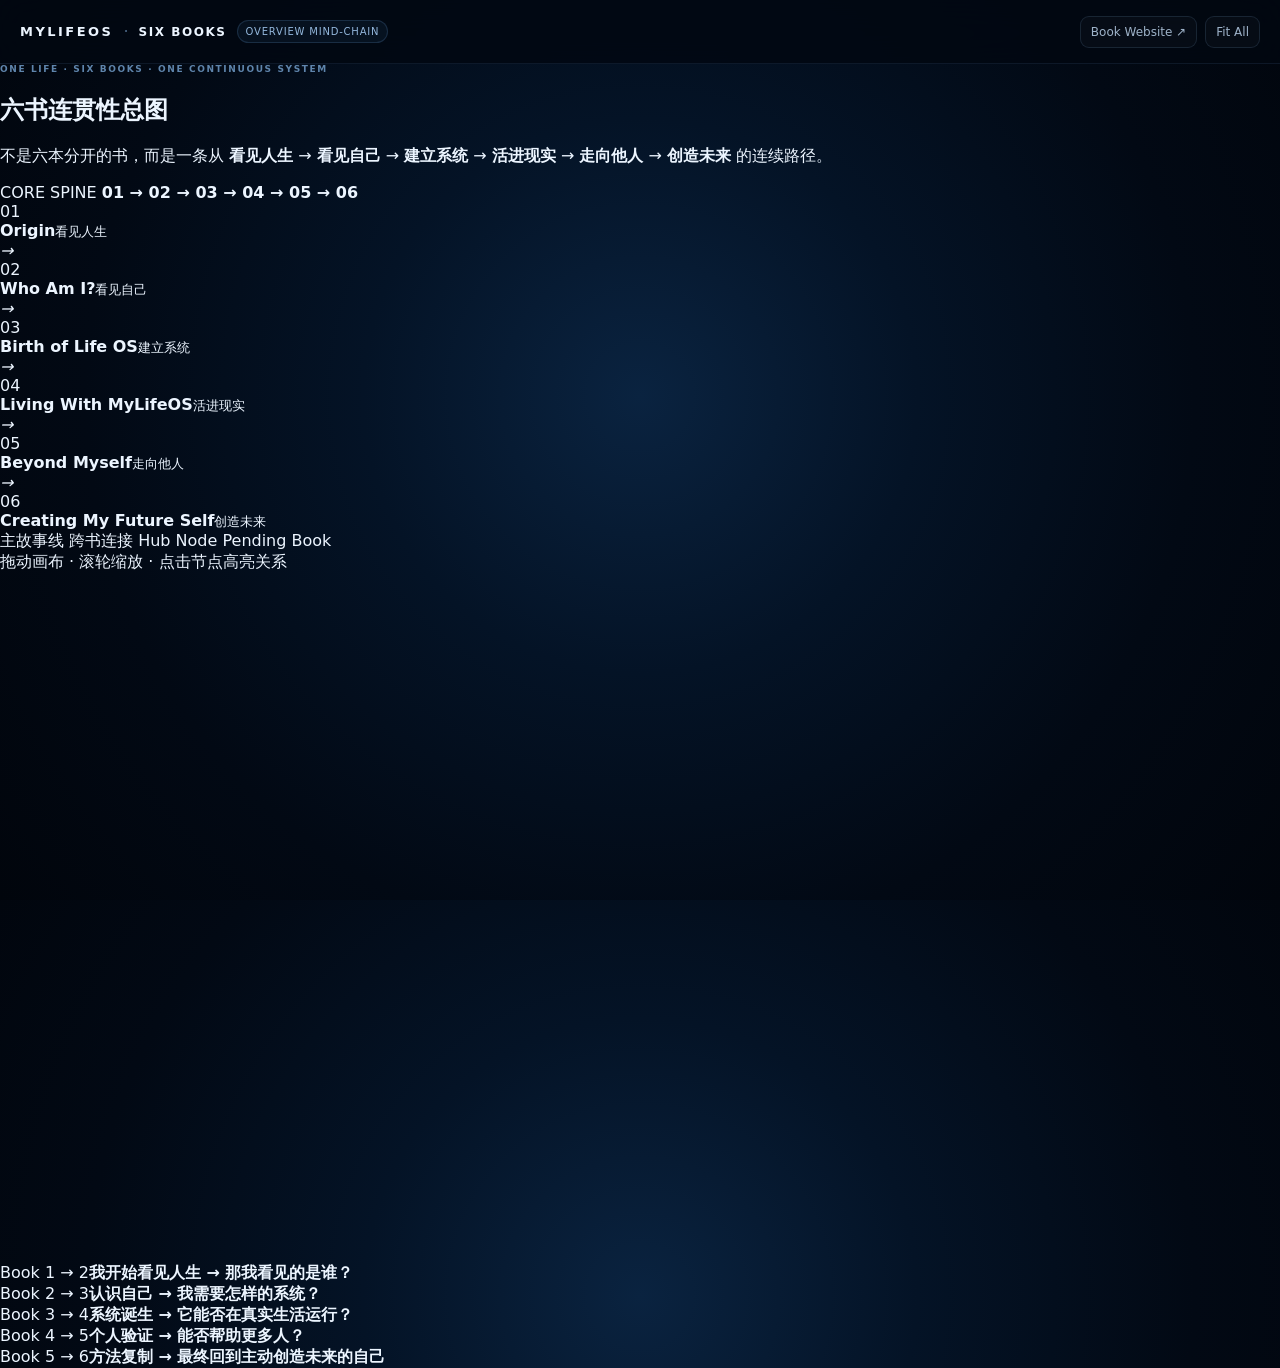
==== 6-books.html @ 8d816879 "Redesign six books page as overview mind-chain" ====
<!doctype html>
<html lang="zh-Hans">
<head>
  <meta charset="utf-8" />
  <meta name="viewport" content="width=device-width,initial-scale=1,viewport-fit=cover" />
  <meta name="description" content="MyLifeOS Six Books overview mind-chain — chapter key ideas, cross-book links, and the continuity from Origin to Future Self." />
  <title>MyLifeOS · Six Books Overview</title>
  <link rel="stylesheet" href="six-books.css" />
</head>
<body>
  <div class="app-shell">
    <header class="topbar">
      <div class="brand-block">
        <a class="brand" href="index.html">MYLIFEOS</a>
        <span class="brand-sep">·</span>
        <strong>SIX BOOKS</strong>
        <span class="mode-badge">OVERVIEW MIND-CHAIN</span>
      </div>
      <div class="top-actions">
        <a class="ghost-link" href="index.html">Book Website ↗</a>
        <button id="fitView" class="ghost-btn" type="button">Fit All</button>
      </div>
    </header>

    <main class="overview-page">
      <section class="overview-head">
        <div>
          <p class="eyebrow">ONE LIFE · SIX BOOKS · ONE CONTINUOUS SYSTEM</p>
          <h1>六书连贯性总图</h1>
          <p class="lead">不是六本分开的书，而是一条从 <b>看见人生</b> → <b>看见自己</b> → <b>建立系统</b> → <b>活进现实</b> → <b>走向他人</b> → <b>创造未来</b> 的连续路径。</p>
        </div>
        <div class="continuity-score">
          <span>CORE SPINE</span>
          <strong>01 → 02 → 03 → 04 → 05 → 06</strong>
        </div>
      </section>

      <section class="spine" aria-label="Six book continuity spine">
        <article class="spine-book b1"><span>01</span><div><strong>Origin</strong><small>看见人生</small></div></article>
        <i>→</i>
        <article class="spine-book b2"><span>02</span><div><strong>Who Am I?</strong><small>看见自己</small></div></article>
        <i>→</i>
        <article class="spine-book b3"><span>03</span><div><strong>Birth of Life OS</strong><small>建立系统</small></div></article>
        <i>→</i>
        <article class="spine-book b4"><span>04</span><div><strong>Living With MyLifeOS</strong><small>活进现实</small></div></article>
        <i>→</i>
        <article class="spine-book b5"><span>05</span><div><strong>Beyond Myself</strong><small>走向他人</small></div></article>
        <i>→</i>
        <article class="spine-book b6"><span>06</span><div><strong>Creating My Future Self</strong><small>创造未来</small></div></article>
      </section>

      <section class="map-frame">
        <div class="map-toolbar">
          <div class="legend">
            <span><i class="line main"></i>主故事线</span>
            <span><i class="line cross"></i>跨书连接</span>
            <span><i class="node-dot hub"></i>Hub Node</span>
            <span><i class="node-dot pending"></i>Pending Book</span>
          </div>
          <div class="map-help">拖动画布 · 滚轮缩放 · 点击节点高亮关系</div>
        </div>
        <div id="mapViewport" class="map-viewport">
          <svg id="mindMap" viewBox="0 0 2200 1180" role="img" aria-label="MyLifeOS six-book overview mind-chain"></svg>
        </div>
      </section>

      <section class="bridge-row">
        <div><span>Book 1 → 2</span><strong>我开始看见人生 → 那我看见的是谁？</strong></div>
        <div><span>Book 2 → 3</span><strong>认识自己 → 我需要怎样的系统？</strong></div>
        <div><span>Book 3 → 4</span><strong>系统诞生 → 它能否在真实生活运行？</strong></div>
        <div><span>Book 4 → 5</span><strong>个人验证 → 能否帮助更多人？</strong></div>
        <div><span>Book 5 → 6</span><strong>方法复制 → 最终回到主动创造未来的自己</strong></div>
      </section>
    </main>
  </div>
  <script src="six-books.js"></script>
</body>
</html>
---- six-books.css ----
:root{
  --bg:#020914;
  --bg2:#071426;
  --panel:rgba(7,18,34,.82);
  --panel-border:rgba(133,187,255,.12);
  --text:#ecf5ff;
  --muted:#8096ae;
  --line:rgba(119,162,215,.24);
  --book1:#55b6ff;
  --book2:#8b7cff;
  --book3:#35d4bb;
  --book4:#ffb25b;
  --book5:#f06db8;
  --book6:#ffd166;
  --concept:#9bb6d3;
  --accent:#65c8ff;
}
*{box-sizing:border-box}
html,body{height:100%;margin:0}
body{font-family:Inter,ui-sans-serif,system-ui,-apple-system,BlinkMacSystemFont,"Segoe UI",sans-serif;background:radial-gradient(circle at 50% 44%,#0a2340 0,#041326 34%,#020914 68%,#01050c 100%);color:var(--text);overflow:hidden}
button,input{font:inherit}
a{color:inherit}.app-shell{height:100%;min-height:100dvh;display:flex;flex-direction:column}.topbar{height:64px;flex:none;display:flex;align-items:center;justify-content:space-between;padding:0 20px;border-bottom:1px solid rgba(123,171,229,.1);background:rgba(2,8,18,.82);backdrop-filter:blur(18px);z-index:10}.brand-block{display:flex;align-items:center;gap:10px;min-width:0}.brand{font-size:13px;letter-spacing:.19em;font-weight:850;text-decoration:none}.brand-block strong{font-size:12px;letter-spacing:.13em}.brand-sep{color:#4b6786}.mode-badge,.count-pill,.type-chip,.book-chip{border:1px solid rgba(125,190,255,.16);background:rgba(83,145,205,.08);color:#93b7dc;border-radius:999px;font-size:10px;padding:5px 8px;letter-spacing:.08em}.top-actions{display:flex;gap:8px;align-items:center}.ghost-link,.ghost-btn{border:1px solid rgba(135,185,235,.14);background:rgba(255,255,255,.025);color:#9eb3c9;text-decoration:none;padding:8px 10px;border-radius:9px;font-size:12px;cursor:pointer}.ghost-btn:hover,.ghost-link:hover{color:#fff;border-color:rgba(105,199,255,.45);background:rgba(82,171,236,.08)}
.workspace{min-height:0;flex:1;display:grid;grid-template-columns:270px minmax(0,1fr) 310px;gap:0}.glass-panel{background:linear-gradient(180deg,rgba(5,15,29,.92),rgba(4,12,24,.78));backdrop-filter:blur(18px);z-index:4}.left-panel{border-right:1px solid var(--panel-border);padding:20px 16px;overflow:auto}.right-panel{border-left:1px solid var(--panel-border);padding:20px 18px;overflow:auto}.panel-title-row{display:flex;align-items:flex-start;justify-content:space-between;gap:10px}.eyebrow{font-size:9px;letter-spacing:.18em;font-weight:800;color:#5f85ac;margin:0 0 7px;text-transform:uppercase}.panel-title-row h1,.right-panel h2{margin:0;color:#eef7ff}.panel-title-row h1{font-size:22px;letter-spacing:.01em}.count-pill{white-space:nowrap;font-size:9px}.search-box{margin:18px 0 14px;height:38px;border:1px solid rgba(124,177,231,.14);border-radius:10px;background:rgba(3,12,24,.8);display:flex;align-items:center;padding:0 11px;gap:8px;color:#517396}.search-box input{width:100%;border:0;outline:0;background:transparent;color:#dbeeff;font-size:12px}.search-box input::placeholder{color:#557089}.book-filters{display:grid;gap:7px}.book-filter{width:100%;min-height:54px;border:1px solid rgba(121,174,229,.1);background:rgba(255,255,255,.018);border-radius:11px;color:#9aafc5;text-align:left;display:grid;grid-template-columns:8px 1fr auto;align-items:center;gap:10px;padding:9px 10px;cursor:pointer;transition:.18s ease}.book-filter:hover{background:rgba(72,139,204,.07);border-color:rgba(113,188,245,.25)}.book-filter.active{background:linear-gradient(90deg,rgba(58,157,229,.13),rgba(110,85,213,.08));border-color:rgba(110,196,255,.36);color:#eaf6ff}.book-filter .book-color{width:8px;height:8px;border-radius:50%;box-shadow:0 0 12px currentColor}.book-filter b{font-size:11px;display:block;color:inherit}.book-filter small{display:block;margin-top:3px;font-size:9px;color:#5f7892;line-height:1.25}.pending-chip{font-size:8px;padding:3px 5px;border:1px solid rgba(255,255,255,.1);border-radius:999px;color:#68809a}.legend-block{margin-top:20px;padding-top:17px;border-top:1px solid rgba(123,168,216,.08)}.legend-grid{display:grid;grid-template-columns:1fr 1fr;gap:9px 8px;color:#7690aa;font-size:9px}.legend-grid span{display:flex;align-items:center;gap:6px}.dot{width:7px;height:7px;border-radius:50%;display:inline-block;background:#7c9fc3}.identity{background:#9d84ff}.review{background:#4ec2ff}.pattern{background:#48d6a4}.future{background:#ffce63}.data{background:#61a8ff}.freedom{background:#ef7eb9}.status-note{margin-top:18px;padding:12px;border:1px solid rgba(114,181,242,.11);border-radius:11px;background:rgba(23,55,88,.14)}.status-note strong{font-size:10px;letter-spacing:.12em}.status-note p{margin:6px 0 0;color:#66829f;font-size:9px;line-height:1.45}
.graph-panel{position:relative;min-width:0;min-height:0;overflow:hidden;background:radial-gradient(circle at 50% 50%,rgba(25,88,143,.12),transparent 46%)}#graphCanvas{position:absolute;inset:0;width:100%;height:100%;display:block;cursor:grab;touch-action:none}#graphCanvas.dragging{cursor:grabbing}.graph-overlay{position:absolute;pointer-events:none;color:#53708e;font-size:9px;letter-spacing:.06em;display:flex;gap:11px}.graph-overlay.top-left{left:16px;top:14px}.graph-overlay.bottom-left{left:16px;bottom:14px}.graph-overlay span{padding:5px 7px;border-radius:7px;background:rgba(2,12,24,.46);border:1px solid rgba(101,159,212,.07)}
.empty-detail{min-height:100%;display:flex;flex-direction:column;justify-content:center;align-items:flex-start}.orbit-mark{width:68px;height:68px;border:1px solid rgba(98,192,255,.22);border-radius:50%;margin-bottom:24px;position:relative}.orbit-mark:before,.orbit-mark:after{content:"";position:absolute;inset:13px;border:1px solid rgba(150,108,255,.2);border-radius:50%;transform:rotate(60deg) scaleY(.4)}.orbit-mark:after{transform:rotate(-35deg) scaleY(.35)}.orbit-mark span{position:absolute;left:50%;top:50%;width:7px;height:7px;border-radius:50%;background:#61c7ff;transform:translate(-50%,-50%);box-shadow:0 0 16px #61c7ff}.empty-detail h2{font-size:25px;margin:0 0 8px}.empty-detail>p:last-child{font-size:12px;line-height:1.7;color:#7690aa;max-width:230px}.node-detail{padding-bottom:24px}.detail-meta{display:flex;gap:6px;align-items:center;margin-bottom:20px}.type-chip{color:#aad4f2}.book-chip{color:#8d99ff}.node-detail h2{font-size:27px;line-height:1.17;margin:0 0 11px}.detail-summary{font-size:12px;line-height:1.7;color:#86a1bc;margin:0 0 22px}.detail-section{padding:16px 0;border-top:1px solid rgba(126,171,216,.09)}.detail-section h3{font-size:9px;letter-spacing:.16em;color:#5f7b98;text-transform:uppercase;margin:0 0 10px}.tag-list{display:flex;flex-wrap:wrap;gap:6px}.tag-list span{font-size:9px;color:#91abc6;border:1px solid rgba(118,169,217,.13);background:rgba(72,122,169,.08);border-radius:999px;padding:5px 7px}.related-list{display:grid;gap:5px}.related-node{border:0;background:transparent;color:#83a0bd;text-align:left;padding:7px 0;display:flex;justify-content:space-between;gap:10px;cursor:pointer;font-size:10px}.related-node:hover{color:#c7e9ff}.related-node span:last-child{color:#46647f;font-size:9px}.primary-link{display:inline-flex;padding:10px 13px;border-radius:9px;background:linear-gradient(90deg,#2f8fde,#6456c7);color:white;text-decoration:none;font-size:10px;font-weight:800;letter-spacing:.06em}.detail-action-wrap{padding-top:14px}
@media(max-width:1020px){.workspace{grid-template-columns:220px minmax(0,1fr) 260px}.left-panel{padding:16px 12px}.right-panel{padding:16px 14px}.mode-badge{display:none}.graph-overlay.top-left span:nth-child(2){display:none}}
@media(max-width:760px){body{overflow:auto;background:#020914}.app-shell{min-height:100dvh;height:auto}.topbar{height:auto;min-height:56px;padding:10px 12px}.brand-block{gap:6px}.brand-block strong{font-size:10px}.top-actions .ghost-link{display:none}.workspace{display:block;min-height:calc(100dvh - 56px)}.left-panel{position:relative;border-right:0;border-bottom:1px solid var(--panel-border);padding:12px}.panel-title-row h1{font-size:19px}.search-box{margin:12px 0 10px}.book-filters{display:flex;overflow-x:auto;gap:7px;padding-bottom:2px}.book-filter{min-width:150px;min-height:49px}.legend-block,.status-note{display:none}.graph-panel{height:58dvh;min-height:430px}.right-panel{border-left:0;border-top:1px solid var(--panel-border);min-height:290px}.empty-detail{min-height:250px}.graph-overlay.top-left{display:none}.graph-overlay.bottom-left{left:10px;bottom:10px}.node-detail h2{font-size:24px}}
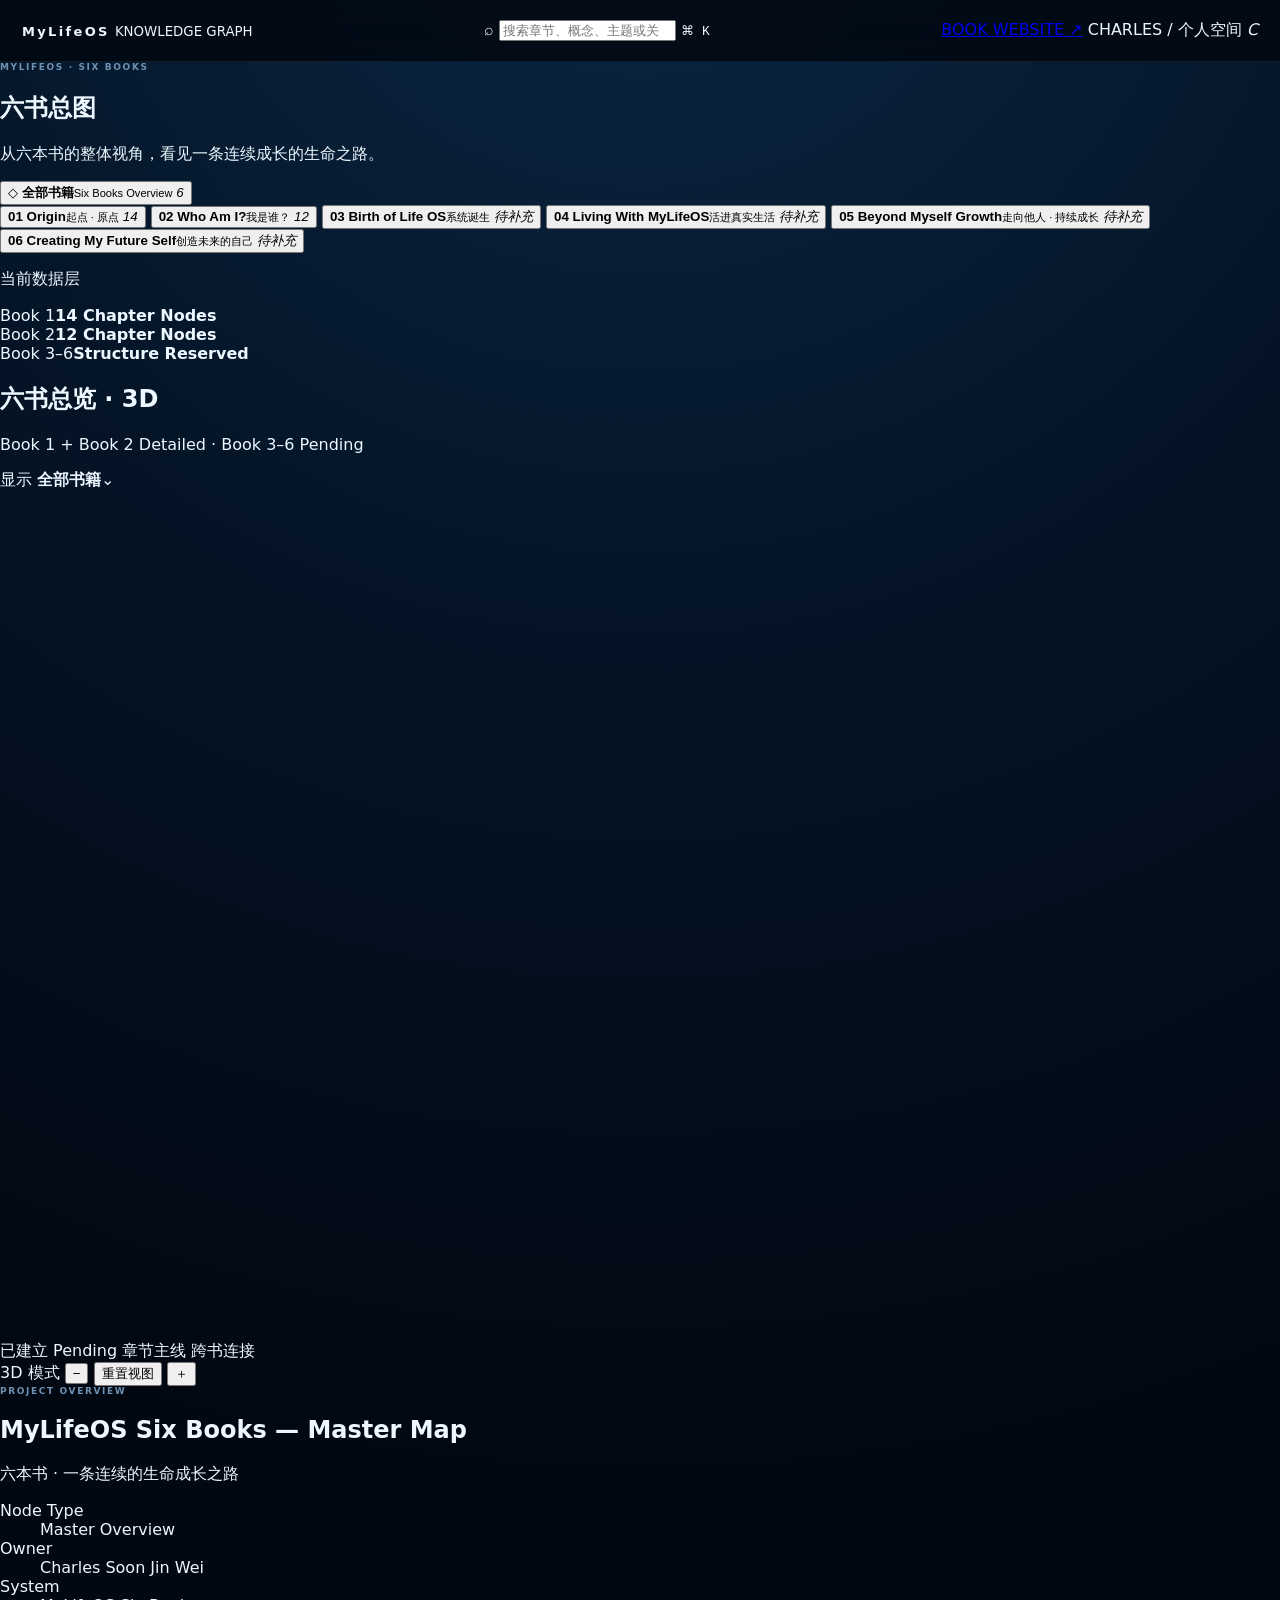
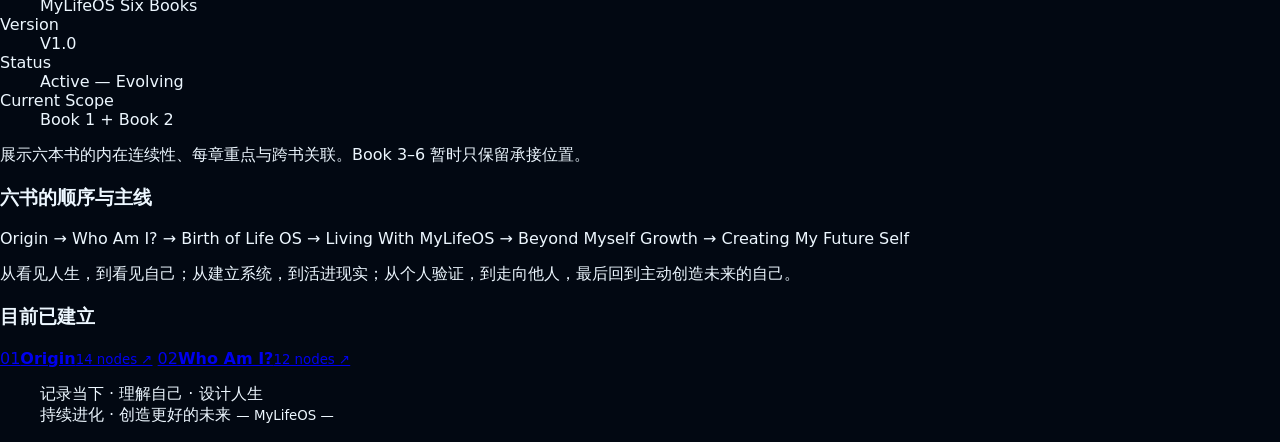
==== commit 1db4ad19: "Redesign six books overview around Book 1 and Book 2" ====
--- a/6-books.html
+++ b/6-books.html
@@ -3,76 +3,151 @@
 <head>
   <meta charset="utf-8" />
   <meta name="viewport" content="width=device-width,initial-scale=1,viewport-fit=cover" />
-  <meta name="description" content="MyLifeOS Six Books overview mind-chain — chapter key ideas, cross-book links, and the continuity from Origin to Future Self." />
-  <title>MyLifeOS · Six Books Overview</title>
+  <meta name="description" content="MyLifeOS Six Books master overview. Book 1 Origin and Book 2 Who Am I are mapped in detail; Books 3–6 are reserved for future development." />
+  <title>MyLifeOS · Six Books Master Map</title>
   <link rel="stylesheet" href="six-books.css" />
 </head>
 <body>
   <div class="app-shell">
     <header class="topbar">
-      <div class="brand-block">
-        <a class="brand" href="index.html">MYLIFEOS</a>
-        <span class="brand-sep">·</span>
-        <strong>SIX BOOKS</strong>
-        <span class="mode-badge">OVERVIEW MIND-CHAIN</span>
+      <div class="brand-wrap">
+        <a class="brand" href="index.html">MyLife<span>OS</span></a>
+        <small>KNOWLEDGE GRAPH</small>
       </div>
-      <div class="top-actions">
-        <a class="ghost-link" href="index.html">Book Website ↗</a>
-        <button id="fitView" class="ghost-btn" type="button">Fit All</button>
+
+      <label class="global-search">
+        <span class="search-icon">⌕</span>
+        <input id="graphSearch" type="search" placeholder="搜索章节、概念、主题或关联内容..." autocomplete="off" />
+        <kbd>⌘ K</kbd>
+      </label>
+
+      <div class="profile-area">
+        <a class="website-link" href="index.html">BOOK WEBSITE ↗</a>
+        <span>CHARLES / 个人空间</span>
+        <i class="profile-dot">C</i>
       </div>
     </header>
 
-    <main class="overview-page">
-      <section class="overview-head">
-        <div>
-          <p class="eyebrow">ONE LIFE · SIX BOOKS · ONE CONTINUOUS SYSTEM</p>
-          <h1>六书连贯性总图</h1>
-          <p class="lead">不是六本分开的书，而是一条从 <b>看见人生</b> → <b>看见自己</b> → <b>建立系统</b> → <b>活进现实</b> → <b>走向他人</b> → <b>创造未来</b> 的连续路径。</p>
+    <main class="workspace">
+      <aside class="left-sidebar">
+        <div class="side-intro">
+          <p class="eyebrow">MYLIFEOS · SIX BOOKS</p>
+          <h1>六书总图</h1>
+          <p>从六本书的整体视角，看见一条连续成长的生命之路。</p>
         </div>
-        <div class="continuity-score">
-          <span>CORE SPINE</span>
-          <strong>01 → 02 → 03 → 04 → 05 → 06</strong>
+
+        <button class="book-row all active" type="button" data-filter="all">
+          <span class="stack-icon">◇</span>
+          <span><b>全部书籍</b><small>Six Books Overview</small></span>
+          <em>6</em>
+        </button>
+
+        <nav class="book-list" aria-label="Six books">
+          <button class="book-row" type="button" data-filter="b1">
+            <i class="book-dot b1"></i>
+            <span><b>01 Origin</b><small>起点 · 原点</small></span>
+            <em>14</em>
+          </button>
+          <button class="book-row" type="button" data-filter="b2">
+            <i class="book-dot b2"></i>
+            <span><b>02 Who Am I?</b><small>我是谁？</small></span>
+            <em>12</em>
+          </button>
+          <button class="book-row pending-row" type="button" data-filter="b3">
+            <i class="book-dot b3"></i>
+            <span><b>03 Birth of Life OS</b><small>系统诞生</small></span>
+            <em>待补充</em>
+          </button>
+          <button class="book-row pending-row" type="button" data-filter="b4">
+            <i class="book-dot b4"></i>
+            <span><b>04 Living With MyLifeOS</b><small>活进真实生活</small></span>
+            <em>待补充</em>
+          </button>
+          <button class="book-row pending-row" type="button" data-filter="b5">
+            <i class="book-dot b5"></i>
+            <span><b>05 Beyond Myself Growth</b><small>走向他人 · 持续成长</small></span>
+            <em>待补充</em>
+          </button>
+          <button class="book-row pending-row" type="button" data-filter="b6">
+            <i class="book-dot b6"></i>
+            <span><b>06 Creating My Future Self</b><small>创造未来的自己</small></span>
+            <em>待补充</em>
+          </button>
+        </nav>
+
+        <div class="side-divider"></div>
+        <p class="mini-title">当前数据层</p>
+        <div class="data-status">
+          <div><span>Book 1</span><strong>14 Chapter Nodes</strong></div>
+          <div><span>Book 2</span><strong>12 Chapter Nodes</strong></div>
+          <div><span>Book 3–6</span><strong>Structure Reserved</strong></div>
+        </div>
+      </aside>
+
+      <section class="graph-stage">
+        <div class="graph-head">
+          <div>
+            <h2>六书总览 · 3D</h2>
+            <p>Book 1 + Book 2 Detailed · Book 3–6 Pending</p>
+          </div>
+          <div class="view-select">显示 <strong id="viewLabel">全部书籍</strong>⌄</div>
+        </div>
+
+        <div id="graphViewport" class="graph-viewport">
+          <svg id="sixBookGraph" viewBox="0 0 1240 820" role="img" aria-label="MyLifeOS six books knowledge graph"></svg>
+          <div class="graph-legend">
+            <span><i class="legend-dot active-book"></i>已建立</span>
+            <span><i class="legend-dot pending-book"></i>Pending</span>
+            <span><i class="legend-line solid"></i>章节主线</span>
+            <span><i class="legend-line dashed"></i>跨书连接</span>
+          </div>
+          <div class="graph-controls">
+            <span>3D 模式</span>
+            <button id="zoomOut" type="button">−</button>
+            <button id="resetGraph" type="button">重置视图</button>
+            <button id="zoomIn" type="button">＋</button>
+          </div>
         </div>
       </section>
 
-      <section class="spine" aria-label="Six book continuity spine">
-        <article class="spine-book b1"><span>01</span><div><strong>Origin</strong><small>看见人生</small></div></article>
-        <i>→</i>
-        <article class="spine-book b2"><span>02</span><div><strong>Who Am I?</strong><small>看见自己</small></div></article>
-        <i>→</i>
-        <article class="spine-book b3"><span>03</span><div><strong>Birth of Life OS</strong><small>建立系统</small></div></article>
-        <i>→</i>
-        <article class="spine-book b4"><span>04</span><div><strong>Living With MyLifeOS</strong><small>活进现实</small></div></article>
-        <i>→</i>
-        <article class="spine-book b5"><span>05</span><div><strong>Beyond Myself</strong><small>走向他人</small></div></article>
-        <i>→</i>
-        <article class="spine-book b6"><span>06</span><div><strong>Creating My Future Self</strong><small>创造未来</small></div></article>
-      </section>
+      <aside class="right-sidebar">
+        <p class="eyebrow">PROJECT OVERVIEW</p>
+        <h2>MyLifeOS Six Books — Master Map</h2>
+        <p class="overview-sub">六本书 · 一条连续的生命成长之路</p>
 
-      <section class="map-frame">
-        <div class="map-toolbar">
-          <div class="legend">
-            <span><i class="line main"></i>主故事线</span>
-            <span><i class="line cross"></i>跨书连接</span>
-            <span><i class="node-dot hub"></i>Hub Node</span>
-            <span><i class="node-dot pending"></i>Pending Book</span>
-          </div>
-          <div class="map-help">拖动画布 · 滚轮缩放 · 点击节点高亮关系</div>
-        </div>
-        <div id="mapViewport" class="map-viewport">
-          <svg id="mindMap" viewBox="0 0 2200 1180" role="img" aria-label="MyLifeOS six-book overview mind-chain"></svg>
-        </div>
-      </section>
+        <section class="info-card">
+          <dl>
+            <div><dt>Node Type</dt><dd>Master Overview</dd></div>
+            <div><dt>Owner</dt><dd>Charles Soon Jin Wei</dd></div>
+            <div><dt>System</dt><dd>MyLifeOS Six Books</dd></div>
+            <div><dt>Version</dt><dd>V1.0</dd></div>
+            <div><dt>Status</dt><dd>Active — Evolving</dd></div>
+            <div><dt>Current Scope</dt><dd>Book 1 + Book 2</dd></div>
+          </dl>
+          <p>展示六本书的内在连续性、每章重点与跨书关联。Book 3–6 暂时只保留承接位置。</p>
+        </section>
 
-      <section class="bridge-row">
-        <div><span>Book 1 → 2</span><strong>我开始看见人生 → 那我看见的是谁？</strong></div>
-        <div><span>Book 2 → 3</span><strong>认识自己 → 我需要怎样的系统？</strong></div>
-        <div><span>Book 3 → 4</span><strong>系统诞生 → 它能否在真实生活运行？</strong></div>
-        <div><span>Book 4 → 5</span><strong>个人验证 → 能否帮助更多人？</strong></div>
-        <div><span>Book 5 → 6</span><strong>方法复制 → 最终回到主动创造未来的自己</strong></div>
-      </section>
+        <section class="continuity-card">
+          <h3>六书的顺序与主线</h3>
+          <p class="sequence">Origin → Who Am I? → Birth of Life OS → Living With MyLifeOS → Beyond Myself Growth → Creating My Future Self</p>
+          <p>从看见人生，到看见自己；从建立系统，到活进现实；从个人验证，到走向他人，最后回到主动创造未来的自己。</p>
+        </section>
+
+        <section class="active-books-card">
+          <h3>目前已建立</h3>
+          <a href="index.html"><span>01</span><b>Origin</b><small>14 nodes ↗</small></a>
+          <a href="book2.html"><span>02</span><b>Who Am I?</b><small>12 nodes ↗</small></a>
+        </section>
+
+        <blockquote>
+          记录当下 · 理解自己 · 设计人生<br />
+          持续进化 · 创造更好的未来
+          <small>— MyLifeOS —</small>
+        </blockquote>
+      </aside>
     </main>
   </div>
+
   <script src="six-books.js"></script>
 </body>
 </html>
--- a/six-books.css
+++ b/six-books.css
@@ -1,27 +1,15 @@
 :root{
-  --bg:#020914;
-  --bg2:#071426;
-  --panel:rgba(7,18,34,.82);
-  --panel-border:rgba(133,187,255,.12);
-  --text:#ecf5ff;
-  --muted:#8096ae;
-  --line:rgba(119,162,215,.24);
-  --book1:#55b6ff;
-  --book2:#8b7cff;
-  --book3:#35d4bb;
-  --book4:#ffb25b;
-  --book5:#f06db8;
-  --book6:#ffd166;
-  --concept:#9bb6d3;
-  --accent:#65c8ff;
+  --bg:#020812;--panel:#061222;--panel2:#09182b;--text:#edf7ff;--muted:#7891aa;
+  --b1:#5bbcff;--b2:#9684ff;--b3:#3bd8bc;--b4:#ffb261;--b5:#ef75b9;--b6:#ffd36b;
+  --line:#32516d;--cross:#826ae8;--hub:#f5fbff;
 }
-*{box-sizing:border-box}
-html,body{height:100%;margin:0}
-body{font-family:Inter,ui-sans-serif,system-ui,-apple-system,BlinkMacSystemFont,"Segoe UI",sans-serif;background:radial-gradient(circle at 50% 44%,#0a2340 0,#041326 34%,#020914 68%,#01050c 100%);color:var(--text);overflow:hidden}
-button,input{font:inherit}
-a{color:inherit}.app-shell{height:100%;min-height:100dvh;display:flex;flex-direction:column}.topbar{height:64px;flex:none;display:flex;align-items:center;justify-content:space-between;padding:0 20px;border-bottom:1px solid rgba(123,171,229,.1);background:rgba(2,8,18,.82);backdrop-filter:blur(18px);z-index:10}.brand-block{display:flex;align-items:center;gap:10px;min-width:0}.brand{font-size:13px;letter-spacing:.19em;font-weight:850;text-decoration:none}.brand-block strong{font-size:12px;letter-spacing:.13em}.brand-sep{color:#4b6786}.mode-badge,.count-pill,.type-chip,.book-chip{border:1px solid rgba(125,190,255,.16);background:rgba(83,145,205,.08);color:#93b7dc;border-radius:999px;font-size:10px;padding:5px 8px;letter-spacing:.08em}.top-actions{display:flex;gap:8px;align-items:center}.ghost-link,.ghost-btn{border:1px solid rgba(135,185,235,.14);background:rgba(255,255,255,.025);color:#9eb3c9;text-decoration:none;padding:8px 10px;border-radius:9px;font-size:12px;cursor:pointer}.ghost-btn:hover,.ghost-link:hover{color:#fff;border-color:rgba(105,199,255,.45);background:rgba(82,171,236,.08)}
-.workspace{min-height:0;flex:1;display:grid;grid-template-columns:270px minmax(0,1fr) 310px;gap:0}.glass-panel{background:linear-gradient(180deg,rgba(5,15,29,.92),rgba(4,12,24,.78));backdrop-filter:blur(18px);z-index:4}.left-panel{border-right:1px solid var(--panel-border);padding:20px 16px;overflow:auto}.right-panel{border-left:1px solid var(--panel-border);padding:20px 18px;overflow:auto}.panel-title-row{display:flex;align-items:flex-start;justify-content:space-between;gap:10px}.eyebrow{font-size:9px;letter-spacing:.18em;font-weight:800;color:#5f85ac;margin:0 0 7px;text-transform:uppercase}.panel-title-row h1,.right-panel h2{margin:0;color:#eef7ff}.panel-title-row h1{font-size:22px;letter-spacing:.01em}.count-pill{white-space:nowrap;font-size:9px}.search-box{margin:18px 0 14px;height:38px;border:1px solid rgba(124,177,231,.14);border-radius:10px;background:rgba(3,12,24,.8);display:flex;align-items:center;padding:0 11px;gap:8px;color:#517396}.search-box input{width:100%;border:0;outline:0;background:transparent;color:#dbeeff;font-size:12px}.search-box input::placeholder{color:#557089}.book-filters{display:grid;gap:7px}.book-filter{width:100%;min-height:54px;border:1px solid rgba(121,174,229,.1);background:rgba(255,255,255,.018);border-radius:11px;color:#9aafc5;text-align:left;display:grid;grid-template-columns:8px 1fr auto;align-items:center;gap:10px;padding:9px 10px;cursor:pointer;transition:.18s ease}.book-filter:hover{background:rgba(72,139,204,.07);border-color:rgba(113,188,245,.25)}.book-filter.active{background:linear-gradient(90deg,rgba(58,157,229,.13),rgba(110,85,213,.08));border-color:rgba(110,196,255,.36);color:#eaf6ff}.book-filter .book-color{width:8px;height:8px;border-radius:50%;box-shadow:0 0 12px currentColor}.book-filter b{font-size:11px;display:block;color:inherit}.book-filter small{display:block;margin-top:3px;font-size:9px;color:#5f7892;line-height:1.25}.pending-chip{font-size:8px;padding:3px 5px;border:1px solid rgba(255,255,255,.1);border-radius:999px;color:#68809a}.legend-block{margin-top:20px;padding-top:17px;border-top:1px solid rgba(123,168,216,.08)}.legend-grid{display:grid;grid-template-columns:1fr 1fr;gap:9px 8px;color:#7690aa;font-size:9px}.legend-grid span{display:flex;align-items:center;gap:6px}.dot{width:7px;height:7px;border-radius:50%;display:inline-block;background:#7c9fc3}.identity{background:#9d84ff}.review{background:#4ec2ff}.pattern{background:#48d6a4}.future{background:#ffce63}.data{background:#61a8ff}.freedom{background:#ef7eb9}.status-note{margin-top:18px;padding:12px;border:1px solid rgba(114,181,242,.11);border-radius:11px;background:rgba(23,55,88,.14)}.status-note strong{font-size:10px;letter-spacing:.12em}.status-note p{margin:6px 0 0;color:#66829f;font-size:9px;line-height:1.45}
-.graph-panel{position:relative;min-width:0;min-height:0;overflow:hidden;background:radial-gradient(circle at 50% 50%,rgba(25,88,143,.12),transparent 46%)}#graphCanvas{position:absolute;inset:0;width:100%;height:100%;display:block;cursor:grab;touch-action:none}#graphCanvas.dragging{cursor:grabbing}.graph-overlay{position:absolute;pointer-events:none;color:#53708e;font-size:9px;letter-spacing:.06em;display:flex;gap:11px}.graph-overlay.top-left{left:16px;top:14px}.graph-overlay.bottom-left{left:16px;bottom:14px}.graph-overlay span{padding:5px 7px;border-radius:7px;background:rgba(2,12,24,.46);border:1px solid rgba(101,159,212,.07)}
-.empty-detail{min-height:100%;display:flex;flex-direction:column;justify-content:center;align-items:flex-start}.orbit-mark{width:68px;height:68px;border:1px solid rgba(98,192,255,.22);border-radius:50%;margin-bottom:24px;position:relative}.orbit-mark:before,.orbit-mark:after{content:"";position:absolute;inset:13px;border:1px solid rgba(150,108,255,.2);border-radius:50%;transform:rotate(60deg) scaleY(.4)}.orbit-mark:after{transform:rotate(-35deg) scaleY(.35)}.orbit-mark span{position:absolute;left:50%;top:50%;width:7px;height:7px;border-radius:50%;background:#61c7ff;transform:translate(-50%,-50%);box-shadow:0 0 16px #61c7ff}.empty-detail h2{font-size:25px;margin:0 0 8px}.empty-detail>p:last-child{font-size:12px;line-height:1.7;color:#7690aa;max-width:230px}.node-detail{padding-bottom:24px}.detail-meta{display:flex;gap:6px;align-items:center;margin-bottom:20px}.type-chip{color:#aad4f2}.book-chip{color:#8d99ff}.node-detail h2{font-size:27px;line-height:1.17;margin:0 0 11px}.detail-summary{font-size:12px;line-height:1.7;color:#86a1bc;margin:0 0 22px}.detail-section{padding:16px 0;border-top:1px solid rgba(126,171,216,.09)}.detail-section h3{font-size:9px;letter-spacing:.16em;color:#5f7b98;text-transform:uppercase;margin:0 0 10px}.tag-list{display:flex;flex-wrap:wrap;gap:6px}.tag-list span{font-size:9px;color:#91abc6;border:1px solid rgba(118,169,217,.13);background:rgba(72,122,169,.08);border-radius:999px;padding:5px 7px}.related-list{display:grid;gap:5px}.related-node{border:0;background:transparent;color:#83a0bd;text-align:left;padding:7px 0;display:flex;justify-content:space-between;gap:10px;cursor:pointer;font-size:10px}.related-node:hover{color:#c7e9ff}.related-node span:last-child{color:#46647f;font-size:9px}.primary-link{display:inline-flex;padding:10px 13px;border-radius:9px;background:linear-gradient(90deg,#2f8fde,#6456c7);color:white;text-decoration:none;font-size:10px;font-weight:800;letter-spacing:.06em}.detail-action-wrap{padding-top:14px}
-@media(max-width:1020px){.workspace{grid-template-columns:220px minmax(0,1fr) 260px}.left-panel{padding:16px 12px}.right-panel{padding:16px 14px}.mode-badge{display:none}.graph-overlay.top-left span:nth-child(2){display:none}}
-@media(max-width:760px){body{overflow:auto;background:#020914}.app-shell{min-height:100dvh;height:auto}.topbar{height:auto;min-height:56px;padding:10px 12px}.brand-block{gap:6px}.brand-block strong{font-size:10px}.top-actions .ghost-link{display:none}.workspace{display:block;min-height:calc(100dvh - 56px)}.left-panel{position:relative;border-right:0;border-bottom:1px solid var(--panel-border);padding:12px}.panel-title-row h1{font-size:19px}.search-box{margin:12px 0 10px}.book-filters{display:flex;overflow-x:auto;gap:7px;padding-bottom:2px}.book-filter{min-width:150px;min-height:49px}.legend-block,.status-note{display:none}.graph-panel{height:58dvh;min-height:430px}.right-panel{border-left:0;border-top:1px solid var(--panel-border);min-height:290px}.empty-detail{min-height:250px}.graph-overlay.top-left{display:none}.graph-overlay.bottom-left{left:10px;bottom:10px}.node-detail h2{font-size:24px}}
+*{box-sizing:border-box}html,body{margin:0;min-height:100%;background:radial-gradient(circle at 50% -10%,#0b2946 0,#041426 36%,#020812 72%);color:var(--text)}
+body{font-family:Inter,ui-sans-serif,system-ui,-apple-system,BlinkMacSystemFont,"Segoe UI",sans-serif}.app-shell{min-height:100dvh}.topbar{height:62px;display:flex;align-items:center;justify-content:space-between;padding:0 22px;position:sticky;top:0;z-index:20;background:rgba(2,8,18,.88);backdrop-filter:blur(18px);border-bottom:1px solid rgba(132,182,234,.1)}
+.brand-block{display:flex;align-items:center;gap:9px}.brand{font-size:13px;font-weight:850;letter-spacing:.18em;text-decoration:none;color:#eef8ff}.brand-sep{color:#486783}.brand-block strong{font-size:12px;letter-spacing:.12em}.mode-badge{font-size:9px;letter-spacing:.11em;color:#7ea5c7;border:1px solid rgba(116,185,244,.14);padding:5px 8px;border-radius:999px;background:rgba(80,151,212,.06)}.top-actions{display:flex;gap:8px}.ghost-link,.ghost-btn{font:inherit;font-size:11px;color:#8fa9c2;background:rgba(255,255,255,.02);border:1px solid rgba(126,177,224,.14);padding:8px 10px;border-radius:9px;text-decoration:none;cursor:pointer}.ghost-link:hover,.ghost-btn:hover{color:#fff;border-color:rgba(112,199,255,.35)}
+.overview-page{padding:22px 24px 30px}.overview-head{max-width:1440px;margin:0 auto 16px;display:flex;justify-content:space-between;gap:30px;align-items:end}.eyebrow{font-size:9px;letter-spacing:.18em;color:#6f91b2;font-weight:800;margin:0 0 8px}.overview-head h1{font-size:clamp(26px,3vw,42px);margin:0 0 9px;letter-spacing:-.02em}.lead{max-width:960px;color:#86a0ba;font-size:13px;line-height:1.7;margin:0}.lead b{color:#cfeaff}.continuity-score{min-width:260px;text-align:right}.continuity-score span{display:block;color:#607f9d;font-size:9px;letter-spacing:.16em;margin-bottom:7px}.continuity-score strong{font-size:15px;letter-spacing:.12em;color:#c8e8ff}
+.spine{max-width:1440px;margin:0 auto 16px;display:flex;align-items:center;gap:8px;overflow-x:auto;padding-bottom:3px}.spine>i{font-style:normal;color:#496985;flex:none}.spine-book{flex:1;min-width:165px;display:flex;align-items:center;gap:9px;border:1px solid rgba(129,178,226,.12);background:linear-gradient(180deg,rgba(255,255,255,.035),rgba(255,255,255,.012));border-radius:12px;padding:10px 11px}.spine-book>span{font-size:19px;font-weight:850;color:var(--c)}.spine-book strong{display:block;font-size:11px}.spine-book small{display:block;color:#68839c;font-size:9px;margin-top:2px}.spine-book.b1{--c:var(--b1)}.spine-book.b2{--c:var(--b2)}.spine-book.b3{--c:var(--b3)}.spine-book.b4{--c:var(--b4)}.spine-book.b5{--c:var(--b5)}.spine-book.b6{--c:var(--b6)}
+.map-frame{max-width:1440px;margin:0 auto;border:1px solid rgba(125,180,232,.13);border-radius:16px;overflow:hidden;background:linear-gradient(180deg,rgba(6,20,38,.82),rgba(2,10,20,.88));box-shadow:0 30px 80px rgba(0,0,0,.3)}.map-toolbar{height:42px;display:flex;align-items:center;justify-content:space-between;padding:0 13px;border-bottom:1px solid rgba(123,174,222,.08);background:rgba(4,14,28,.68)}.legend{display:flex;gap:14px;color:#6886a2;font-size:9px}.legend span{display:flex;gap:5px;align-items:center}.line{display:inline-block;width:18px;height:2px;border-radius:3px}.line.main{background:#4f7b9e}.line.cross{background:#8d72f1}.node-dot{width:7px;height:7px;border-radius:50%;display:inline-block}.node-dot.hub{background:#e8f8ff;box-shadow:0 0 8px #a9e2ff}.node-dot.pending{background:transparent;border:1px dashed #6d8092}.map-help{font-size:9px;color:#526f8a}.map-viewport{height:min(68dvh,760px);min-height:560px;overflow:hidden;cursor:grab;touch-action:none;background:radial-gradient(circle at 50% 50%,rgba(33,94,145,.08),transparent 48%)}.map-viewport.dragging{cursor:grabbing}#mindMap{width:100%;height:100%;display:block;transform-origin:0 0;user-select:none}
+.book-zone{opacity:.92}.book-zone-bg{fill:rgba(255,255,255,.014);stroke:rgba(135,180,222,.08);stroke-width:1}.book-title{font-size:24px;font-weight:850;fill:#edf8ff;letter-spacing:-.02em}.book-subtitle{font-size:11px;font-weight:700;fill:#7890a6;letter-spacing:.05em}.pending-title{font-size:16px;font-weight:800;fill:#a5b6c6}.pending-copy{font-size:10px;fill:#657c92}.edge{fill:none;stroke:#355872;stroke-width:1.35;opacity:.62}.edge.cross{stroke:#866ff0;stroke-width:1.6;stroke-dasharray:5 5;opacity:.55}.edge.bridge{stroke:#74cfff;stroke-width:2.2;opacity:.78}.edge.dim{opacity:.05}.edge.active{opacity:1;stroke-width:2.7;filter:url(#glow)}.node{cursor:pointer}.node circle{stroke:rgba(255,255,255,.28);stroke-width:.8}.node text{pointer-events:none}.node .node-id{font-size:8px;font-weight:850;letter-spacing:.08em;fill:#557793}.node .node-label{font-size:10px;font-weight:700;fill:#dcefff}.node .node-key{font-size:8.4px;fill:#708da8}.node.dim{opacity:.12}.node.active circle{stroke:#fff;stroke-width:1.5;filter:url(#glow)}.hub-node circle{fill:#dff6ff}.hub-node .node-label{fill:#fff;font-size:11px}.hub-node .node-key{fill:#86abc8}.pending-node circle{fill:rgba(255,255,255,.02);stroke:#6d8092;stroke-dasharray:3 3}.pending-node .node-label{fill:#91a4b7}.chain-label{font-size:8px;font-weight:800;letter-spacing:.12em;fill:#567590}.flow-arrow{font-size:11px;fill:#4b7595}
+.bridge-row{max-width:1440px;margin:14px auto 0;display:grid;grid-template-columns:repeat(5,1fr);gap:8px}.bridge-row>div{border:1px solid rgba(126,176,222,.09);border-radius:11px;padding:10px 11px;background:rgba(255,255,255,.015)}.bridge-row span{display:block;font-size:8px;letter-spacing:.12em;color:#5b7894;margin-bottom:5px}.bridge-row strong{font-size:10px;line-height:1.45;color:#9eb7cf;font-weight:650}
+@media(max-width:900px){.overview-page{padding:16px 12px 24px}.overview-head{display:block}.continuity-score{text-align:left;margin-top:12px}.map-viewport{height:65dvh;min-height:500px}.bridge-row{grid-template-columns:1fr 1fr}.mode-badge{display:none}.topbar{padding:0 12px}.overview-head h1{font-size:30px}.map-help{display:none}}
+@media(max-width:560px){.top-actions .ghost-link{display:none}.spine-book{min-width:145px}.bridge-row{grid-template-columns:1fr}.legend span:nth-child(n+3){display:none}.map-viewport{min-height:480px}}
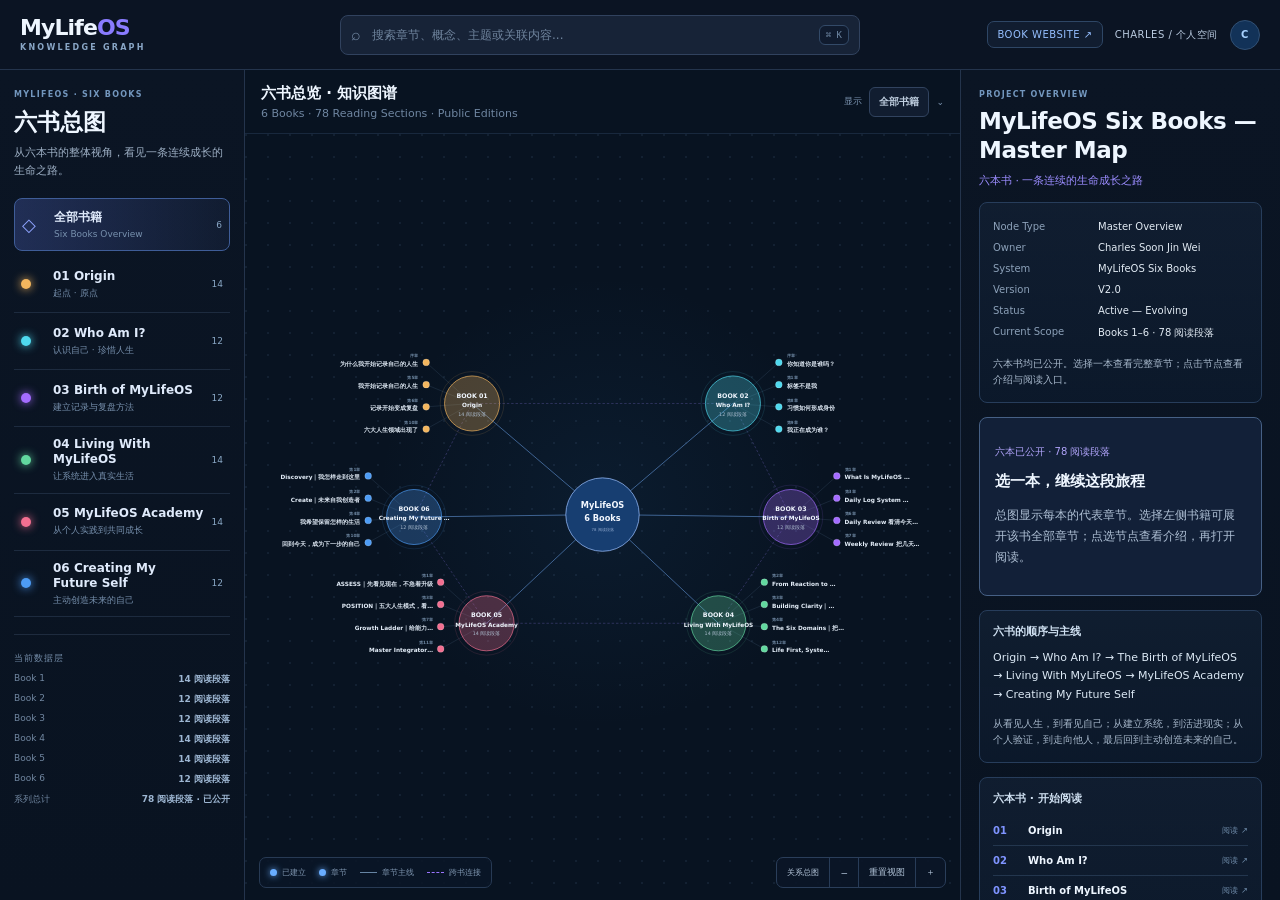
==== commit 1ce7de9a: "Fill six-book master map with all 78 published reading sections, search and links" ====
--- a/6-books.html
+++ b/6-books.html
@@ -1,153 +1,115 @@
-<!doctype html>
-<html lang="zh-Hans">
-<head>
-  <meta charset="utf-8" />
-  <meta name="viewport" content="width=device-width,initial-scale=1,viewport-fit=cover" />
-  <meta name="description" content="MyLifeOS Six Books master overview. Book 1 Origin and Book 2 Who Am I are mapped in detail; Books 3–6 are reserved for future development." />
-  <title>MyLifeOS · Six Books Master Map</title>
-  <link rel="stylesheet" href="six-books.css" />
-</head>
-<body>
-  <div class="app-shell">
-    <header class="topbar">
-      <div class="brand-wrap">
-        <a class="brand" href="index.html">MyLife<span>OS</span></a>
-        <small>KNOWLEDGE GRAPH</small>
-      </div>
-
-      <label class="global-search">
-        <span class="search-icon">⌕</span>
-        <input id="graphSearch" type="search" placeholder="搜索章节、概念、主题或关联内容..." autocomplete="off" />
-        <kbd>⌘ K</kbd>
-      </label>
-
-      <div class="profile-area">
-        <a class="website-link" href="index.html">BOOK WEBSITE ↗</a>
-        <span>CHARLES / 个人空间</span>
-        <i class="profile-dot">C</i>
-      </div>
-    </header>
-
-    <main class="workspace">
-      <aside class="left-sidebar">
-        <div class="side-intro">
-          <p class="eyebrow">MYLIFEOS · SIX BOOKS</p>
-          <h1>六书总图</h1>
-          <p>从六本书的整体视角，看见一条连续成长的生命之路。</p>
-        </div>
-
-        <button class="book-row all active" type="button" data-filter="all">
-          <span class="stack-icon">◇</span>
-          <span><b>全部书籍</b><small>Six Books Overview</small></span>
-          <em>6</em>
-        </button>
-
-        <nav class="book-list" aria-label="Six books">
-          <button class="book-row" type="button" data-filter="b1">
-            <i class="book-dot b1"></i>
-            <span><b>01 Origin</b><small>起点 · 原点</small></span>
-            <em>14</em>
-          </button>
-          <button class="book-row" type="button" data-filter="b2">
-            <i class="book-dot b2"></i>
-            <span><b>02 Who Am I?</b><small>我是谁？</small></span>
-            <em>12</em>
-          </button>
-          <button class="book-row pending-row" type="button" data-filter="b3">
-            <i class="book-dot b3"></i>
-            <span><b>03 Birth of Life OS</b><small>系统诞生</small></span>
-            <em>待补充</em>
-          </button>
-          <button class="book-row pending-row" type="button" data-filter="b4">
-            <i class="book-dot b4"></i>
-            <span><b>04 Living With MyLifeOS</b><small>活进真实生活</small></span>
-            <em>待补充</em>
-          </button>
-          <button class="book-row pending-row" type="button" data-filter="b5">
-            <i class="book-dot b5"></i>
-            <span><b>05 Beyond Myself Growth</b><small>走向他人 · 持续成长</small></span>
-            <em>待补充</em>
-          </button>
-          <button class="book-row pending-row" type="button" data-filter="b6">
-            <i class="book-dot b6"></i>
-            <span><b>06 Creating My Future Self</b><small>创造未来的自己</small></span>
-            <em>待补充</em>
-          </button>
-        </nav>
-
-        <div class="side-divider"></div>
-        <p class="mini-title">当前数据层</p>
-        <div class="data-status">
-          <div><span>Book 1</span><strong>14 Chapter Nodes</strong></div>
-          <div><span>Book 2</span><strong>12 Chapter Nodes</strong></div>
-          <div><span>Book 3–6</span><strong>Structure Reserved</strong></div>
-        </div>
-      </aside>
-
-      <section class="graph-stage">
-        <div class="graph-head">
-          <div>
-            <h2>六书总览 · 3D</h2>
-            <p>Book 1 + Book 2 Detailed · Book 3–6 Pending</p>
-          </div>
-          <div class="view-select">显示 <strong id="viewLabel">全部书籍</strong>⌄</div>
-        </div>
-
-        <div id="graphViewport" class="graph-viewport">
-          <svg id="sixBookGraph" viewBox="0 0 1240 820" role="img" aria-label="MyLifeOS six books knowledge graph"></svg>
-          <div class="graph-legend">
-            <span><i class="legend-dot active-book"></i>已建立</span>
-            <span><i class="legend-dot pending-book"></i>Pending</span>
-            <span><i class="legend-line solid"></i>章节主线</span>
-            <span><i class="legend-line dashed"></i>跨书连接</span>
-          </div>
-          <div class="graph-controls">
-            <span>3D 模式</span>
-            <button id="zoomOut" type="button">−</button>
-            <button id="resetGraph" type="button">重置视图</button>
-            <button id="zoomIn" type="button">＋</button>
-          </div>
-        </div>
-      </section>
-
-      <aside class="right-sidebar">
-        <p class="eyebrow">PROJECT OVERVIEW</p>
-        <h2>MyLifeOS Six Books — Master Map</h2>
-        <p class="overview-sub">六本书 · 一条连续的生命成长之路</p>
-
-        <section class="info-card">
-          <dl>
-            <div><dt>Node Type</dt><dd>Master Overview</dd></div>
-            <div><dt>Owner</dt><dd>Charles Soon Jin Wei</dd></div>
-            <div><dt>System</dt><dd>MyLifeOS Six Books</dd></div>
-            <div><dt>Version</dt><dd>V1.0</dd></div>
-            <div><dt>Status</dt><dd>Active — Evolving</dd></div>
-            <div><dt>Current Scope</dt><dd>Book 1 + Book 2</dd></div>
-          </dl>
-          <p>展示六本书的内在连续性、每章重点与跨书关联。Book 3–6 暂时只保留承接位置。</p>
-        </section>
-
-        <section class="continuity-card">
-          <h3>六书的顺序与主线</h3>
-          <p class="sequence">Origin → Who Am I? → Birth of Life OS → Living With MyLifeOS → Beyond Myself Growth → Creating My Future Self</p>
-          <p>从看见人生，到看见自己；从建立系统，到活进现实；从个人验证，到走向他人，最后回到主动创造未来的自己。</p>
-        </section>
-
-        <section class="active-books-card">
-          <h3>目前已建立</h3>
-          <a href="index.html"><span>01</span><b>Origin</b><small>14 nodes ↗</small></a>
-          <a href="book2.html"><span>02</span><b>Who Am I?</b><small>12 nodes ↗</small></a>
-        </section>
-
-        <blockquote>
-          记录当下 · 理解自己 · 设计人生<br />
-          持续进化 · 创造更好的未来
-          <small>— MyLifeOS —</small>
-        </blockquote>
-      </aside>
-    </main>
-  </div>
-
-  <script src="six-books.js"></script>
-</body>
-</html>
+<!doctype html>
+<html lang="zh-Hans">
+<head>
+  <meta charset="utf-8" />
+  <meta name="viewport" content="width=device-width,initial-scale=1,viewport-fit=cover" />
+  <meta name="description" content="MyLifeOS 六本书总览：78 个阅读段落、六个公开阅读入口，从记录人生、认识自己，到创造未来的自己。" />
+  <title>MyLifeOS · Six Books Master Map</title>
+  <link rel="stylesheet" href="six-books.css?v=all-six-20261001" />
+</head>
+<body>
+  <div class="app-shell">
+    <header class="topbar">
+      <div class="brand-wrap">
+        <a class="brand" href="index.html">MyLife<span>OS</span></a>
+        <small>KNOWLEDGE GRAPH</small>
+      </div>
+
+      <label class="global-search">
+        <span class="search-icon">⌕</span>
+        <input id="graphSearch" type="search" placeholder="搜索章节、概念、主题或关联内容..." autocomplete="off" />
+        <kbd>⌘ K</kbd>
+      </label>
+
+      <div class="profile-area">
+        <a class="website-link" href="index.html">BOOK WEBSITE ↗</a>
+        <span>CHARLES / 个人空间</span>
+        <i class="profile-dot">C</i>
+      </div>
+    </header>
+
+    <main class="workspace">
+      <aside class="left-sidebar">
+        <div class="side-intro">
+          <p class="eyebrow">MYLIFEOS · SIX BOOKS</p>
+          <h1>六书总图</h1>
+          <p>从六本书的整体视角，看见一条连续成长的生命之路。</p>
+        </div>
+
+        <button class="book-row all active" type="button" data-filter="all">
+          <span class="stack-icon">◇</span>
+          <span><b>全部书籍</b><small>Six Books Overview</small></span>
+          <em>6</em>
+        </button>
+
+<nav class="book-list" aria-label="Six books"><button class="book-row" type="button" data-filter="b1"><i class="book-dot b1"></i><span><b>01 Origin</b><small>起点 · 原点</small></span><em>14</em></button><button class="book-row" type="button" data-filter="b2"><i class="book-dot b2"></i><span><b>02 Who Am I?</b><small>认识自己 · 珍惜人生</small></span><em>12</em></button><button class="book-row" type="button" data-filter="b3"><i class="book-dot b3"></i><span><b>03 Birth of MyLifeOS</b><small>建立记录与复盘方法</small></span><em>12</em></button><button class="book-row" type="button" data-filter="b4"><i class="book-dot b4"></i><span><b>04 Living With MyLifeOS</b><small>让系统进入真实生活</small></span><em>14</em></button><button class="book-row" type="button" data-filter="b5"><i class="book-dot b5"></i><span><b>05 MyLifeOS Academy</b><small>从个人实践到共同成长</small></span><em>14</em></button><button class="book-row" type="button" data-filter="b6"><i class="book-dot b6"></i><span><b>06 Creating My Future Self</b><small>主动创造未来的自己</small></span><em>12</em></button></nav>
+
+        <div class="side-divider"></div>
+        <p class="mini-title">当前数据层</p>
+        <div class="data-status"><div><span>Book 1</span><strong>14 阅读段落</strong></div><div><span>Book 2</span><strong>12 阅读段落</strong></div><div><span>Book 3</span><strong>12 阅读段落</strong></div><div><span>Book 4</span><strong>14 阅读段落</strong></div><div><span>Book 5</span><strong>14 阅读段落</strong></div><div><span>Book 6</span><strong>12 阅读段落</strong></div><div><span>系列总计</span><strong>78 阅读段落 · 已公开</strong></div></div></aside>
+
+      <section class="graph-stage">
+        <div class="graph-head">
+          <div>
+            <h2>六书总览 · 知识图谱</h2>
+            <p>6 Books · 78 Reading Sections · Public Editions</p>
+          </div>
+          <div class="view-select">显示 <strong id="viewLabel">全部书籍</strong>⌄</div>
+        </div>
+
+        <div id="graphViewport" class="graph-viewport">
+          <svg id="sixBookGraph" viewBox="-120 -40 1480 920" role="img" aria-label="MyLifeOS six books knowledge graph"></svg>
+          <div class="graph-legend">
+            <span><i class="legend-dot active-book"></i>已建立</span>
+            <span><i class="legend-dot active-book"></i>章节</span>
+            <span><i class="legend-line solid"></i>章节主线</span>
+            <span><i class="legend-line dashed"></i>跨书连接</span>
+          </div>
+          <div id="searchResults" class="search-results" hidden aria-live="polite"></div><div class="graph-controls">
+            <span>关系总图</span>
+            <button id="zoomOut" type="button">−</button>
+            <button id="resetGraph" type="button">重置视图</button>
+            <button id="zoomIn" type="button">＋</button>
+          </div>
+        </div>
+      </section>
+
+      <aside class="right-sidebar">
+        <p class="eyebrow">PROJECT OVERVIEW</p>
+        <h2>MyLifeOS Six Books — Master Map</h2>
+        <p class="overview-sub">六本书 · 一条连续的生命成长之路</p>
+
+        <section class="info-card">
+          <dl>
+            <div><dt>Node Type</dt><dd>Master Overview</dd></div>
+            <div><dt>Owner</dt><dd>Charles Soon Jin Wei</dd></div>
+            <div><dt>System</dt><dd>MyLifeOS Six Books</dd></div>
+            <div><dt>Version</dt><dd>V2.0</dd></div>
+            <div><dt>Status</dt><dd>Active — Evolving</dd></div>
+            <div><dt>Current Scope</dt><dd>Books 1–6 · 78 阅读段落</dd></div>
+          </dl>
+          <p>六本书均已公开。选择一本查看完整章节；点击节点查看介绍与阅读入口。</p>
+        </section>
+
+        <section class="selection-card" id="selectionPanel" aria-live="polite"><h3>从这里开始</h3><p>点击左边的书籍，或点选图中的节点，查看内容与阅读入口。</p></section>
+        <section class="continuity-card">
+          <h3>六书的顺序与主线</h3>
+          <p class="sequence">Origin → Who Am I? → The Birth of MyLifeOS → Living With MyLifeOS → MyLifeOS Academy → Creating My Future Self</p>
+          <p>从看见人生，到看见自己；从建立系统，到活进现实；从个人验证，到走向他人，最后回到主动创造未来的自己。</p>
+        </section>
+
+<section class="active-books-card"><h3>六本书 · 开始阅读</h3><a href="index.html"><span>01</span><b>Origin</b><small>阅读 ↗</small></a><a href="book2.html"><span>02</span><b>Who Am I?</b><small>阅读 ↗</small></a><a href="book3.html"><span>03</span><b>Birth of MyLifeOS</b><small>阅读 ↗</small></a><a href="book4.html"><span>04</span><b>Living With MyLifeOS</b><small>阅读 ↗</small></a><a href="book5.html"><span>05</span><b>MyLifeOS Academy</b><small>阅读 ↗</small></a><a href="book6.html"><span>06</span><b>Creating My Future Self</b><small>阅读 ↗</small></a></section><section class="continuity-card"><h3>共同主线：珍惜自己的人生</h3><p>留下人生 → 理解自己 → 回顾需要 → 日常照顾 → 带着自己帮助别人 → 创造值得珍惜的未来。</p></section>
+
+        <blockquote>
+          记录当下 · 理解自己 · 设计人生<br />
+          持续进化 · 创造更好的未来
+          <small>— MyLifeOS —</small>
+        </blockquote>
+      </aside>
+    </main>
+  </div>
+
+  <script src="six-books.js?v=all-six-20261001"></script>
+</body>
+</html>
+
--- a/six-books.css
+++ b/six-books.css
@@ -1,15 +1,37 @@
-:root{
-  --bg:#020812;--panel:#061222;--panel2:#09182b;--text:#edf7ff;--muted:#7891aa;
-  --b1:#5bbcff;--b2:#9684ff;--b3:#3bd8bc;--b4:#ffb261;--b5:#ef75b9;--b6:#ffd36b;
-  --line:#32516d;--cross:#826ae8;--hub:#f5fbff;
-}
-*{box-sizing:border-box}html,body{margin:0;min-height:100%;background:radial-gradient(circle at 50% -10%,#0b2946 0,#041426 36%,#020812 72%);color:var(--text)}
-body{font-family:Inter,ui-sans-serif,system-ui,-apple-system,BlinkMacSystemFont,"Segoe UI",sans-serif}.app-shell{min-height:100dvh}.topbar{height:62px;display:flex;align-items:center;justify-content:space-between;padding:0 22px;position:sticky;top:0;z-index:20;background:rgba(2,8,18,.88);backdrop-filter:blur(18px);border-bottom:1px solid rgba(132,182,234,.1)}
-.brand-block{display:flex;align-items:center;gap:9px}.brand{font-size:13px;font-weight:850;letter-spacing:.18em;text-decoration:none;color:#eef8ff}.brand-sep{color:#486783}.brand-block strong{font-size:12px;letter-spacing:.12em}.mode-badge{font-size:9px;letter-spacing:.11em;color:#7ea5c7;border:1px solid rgba(116,185,244,.14);padding:5px 8px;border-radius:999px;background:rgba(80,151,212,.06)}.top-actions{display:flex;gap:8px}.ghost-link,.ghost-btn{font:inherit;font-size:11px;color:#8fa9c2;background:rgba(255,255,255,.02);border:1px solid rgba(126,177,224,.14);padding:8px 10px;border-radius:9px;text-decoration:none;cursor:pointer}.ghost-link:hover,.ghost-btn:hover{color:#fff;border-color:rgba(112,199,255,.35)}
-.overview-page{padding:22px 24px 30px}.overview-head{max-width:1440px;margin:0 auto 16px;display:flex;justify-content:space-between;gap:30px;align-items:end}.eyebrow{font-size:9px;letter-spacing:.18em;color:#6f91b2;font-weight:800;margin:0 0 8px}.overview-head h1{font-size:clamp(26px,3vw,42px);margin:0 0 9px;letter-spacing:-.02em}.lead{max-width:960px;color:#86a0ba;font-size:13px;line-height:1.7;margin:0}.lead b{color:#cfeaff}.continuity-score{min-width:260px;text-align:right}.continuity-score span{display:block;color:#607f9d;font-size:9px;letter-spacing:.16em;margin-bottom:7px}.continuity-score strong{font-size:15px;letter-spacing:.12em;color:#c8e8ff}
-.spine{max-width:1440px;margin:0 auto 16px;display:flex;align-items:center;gap:8px;overflow-x:auto;padding-bottom:3px}.spine>i{font-style:normal;color:#496985;flex:none}.spine-book{flex:1;min-width:165px;display:flex;align-items:center;gap:9px;border:1px solid rgba(129,178,226,.12);background:linear-gradient(180deg,rgba(255,255,255,.035),rgba(255,255,255,.012));border-radius:12px;padding:10px 11px}.spine-book>span{font-size:19px;font-weight:850;color:var(--c)}.spine-book strong{display:block;font-size:11px}.spine-book small{display:block;color:#68839c;font-size:9px;margin-top:2px}.spine-book.b1{--c:var(--b1)}.spine-book.b2{--c:var(--b2)}.spine-book.b3{--c:var(--b3)}.spine-book.b4{--c:var(--b4)}.spine-book.b5{--c:var(--b5)}.spine-book.b6{--c:var(--b6)}
-.map-frame{max-width:1440px;margin:0 auto;border:1px solid rgba(125,180,232,.13);border-radius:16px;overflow:hidden;background:linear-gradient(180deg,rgba(6,20,38,.82),rgba(2,10,20,.88));box-shadow:0 30px 80px rgba(0,0,0,.3)}.map-toolbar{height:42px;display:flex;align-items:center;justify-content:space-between;padding:0 13px;border-bottom:1px solid rgba(123,174,222,.08);background:rgba(4,14,28,.68)}.legend{display:flex;gap:14px;color:#6886a2;font-size:9px}.legend span{display:flex;gap:5px;align-items:center}.line{display:inline-block;width:18px;height:2px;border-radius:3px}.line.main{background:#4f7b9e}.line.cross{background:#8d72f1}.node-dot{width:7px;height:7px;border-radius:50%;display:inline-block}.node-dot.hub{background:#e8f8ff;box-shadow:0 0 8px #a9e2ff}.node-dot.pending{background:transparent;border:1px dashed #6d8092}.map-help{font-size:9px;color:#526f8a}.map-viewport{height:min(68dvh,760px);min-height:560px;overflow:hidden;cursor:grab;touch-action:none;background:radial-gradient(circle at 50% 50%,rgba(33,94,145,.08),transparent 48%)}.map-viewport.dragging{cursor:grabbing}#mindMap{width:100%;height:100%;display:block;transform-origin:0 0;user-select:none}
-.book-zone{opacity:.92}.book-zone-bg{fill:rgba(255,255,255,.014);stroke:rgba(135,180,222,.08);stroke-width:1}.book-title{font-size:24px;font-weight:850;fill:#edf8ff;letter-spacing:-.02em}.book-subtitle{font-size:11px;font-weight:700;fill:#7890a6;letter-spacing:.05em}.pending-title{font-size:16px;font-weight:800;fill:#a5b6c6}.pending-copy{font-size:10px;fill:#657c92}.edge{fill:none;stroke:#355872;stroke-width:1.35;opacity:.62}.edge.cross{stroke:#866ff0;stroke-width:1.6;stroke-dasharray:5 5;opacity:.55}.edge.bridge{stroke:#74cfff;stroke-width:2.2;opacity:.78}.edge.dim{opacity:.05}.edge.active{opacity:1;stroke-width:2.7;filter:url(#glow)}.node{cursor:pointer}.node circle{stroke:rgba(255,255,255,.28);stroke-width:.8}.node text{pointer-events:none}.node .node-id{font-size:8px;font-weight:850;letter-spacing:.08em;fill:#557793}.node .node-label{font-size:10px;font-weight:700;fill:#dcefff}.node .node-key{font-size:8.4px;fill:#708da8}.node.dim{opacity:.12}.node.active circle{stroke:#fff;stroke-width:1.5;filter:url(#glow)}.hub-node circle{fill:#dff6ff}.hub-node .node-label{fill:#fff;font-size:11px}.hub-node .node-key{fill:#86abc8}.pending-node circle{fill:rgba(255,255,255,.02);stroke:#6d8092;stroke-dasharray:3 3}.pending-node .node-label{fill:#91a4b7}.chain-label{font-size:8px;font-weight:800;letter-spacing:.12em;fill:#567590}.flow-arrow{font-size:11px;fill:#4b7595}
-.bridge-row{max-width:1440px;margin:14px auto 0;display:grid;grid-template-columns:repeat(5,1fr);gap:8px}.bridge-row>div{border:1px solid rgba(126,176,222,.09);border-radius:11px;padding:10px 11px;background:rgba(255,255,255,.015)}.bridge-row span{display:block;font-size:8px;letter-spacing:.12em;color:#5b7894;margin-bottom:5px}.bridge-row strong{font-size:10px;line-height:1.45;color:#9eb7cf;font-weight:650}
-@media(max-width:900px){.overview-page{padding:16px 12px 24px}.overview-head{display:block}.continuity-score{text-align:left;margin-top:12px}.map-viewport{height:65dvh;min-height:500px}.bridge-row{grid-template-columns:1fr 1fr}.mode-badge{display:none}.topbar{padding:0 12px}.overview-head h1{font-size:30px}.map-help{display:none}}
-@media(max-width:560px){.top-actions .ghost-link{display:none}.spine-book{min-width:145px}.bridge-row{grid-template-columns:1fr}.legend span:nth-child(n+3){display:none}.map-viewport{min-height:480px}}
+:root{
+  --bg:#07111f;
+  --panel:#0b1626;
+  --panel2:#0f1b2f;
+  --border:#24344c;
+  --text:#eef6ff;
+  --muted:#8ea3bb;
+  --soft:#5f7590;
+  --b1:#f3b65e;
+  --b2:#4fd9ee;
+  --b3:#a46cff;
+  --b4:#62d89f;
+  --b5:#f36f91;
+  --b6:#4d9cf5;
+  --core:#78a9ff;
+}
+*{box-sizing:border-box}
+html,body{margin:0;height:100%;background:#07111f;color:var(--text)}
+body{font-family:Inter,ui-sans-serif,system-ui,-apple-system,BlinkMacSystemFont,"Segoe UI",sans-serif;overflow:hidden}
+a{color:inherit}
+button,input{font:inherit}
+.app-shell{height:100dvh;display:flex;flex-direction:column;background:radial-gradient(circle at 52% 42%,rgba(18,56,95,.16),transparent 34%),#07111f}
+.topbar{height:70px;flex:none;display:grid;grid-template-columns:250px minmax(300px,1fr) 330px;align-items:center;padding:0 20px;border-bottom:1px solid var(--border);background:#0b1423;z-index:5}
+.brand-wrap{display:flex;flex-direction:column;line-height:1}.brand{font-size:22px;font-weight:860;letter-spacing:-.04em;text-decoration:none}.brand span{color:#8a7cff}.brand-wrap small{margin-top:5px;font-size:8px;letter-spacing:.28em;color:#89a6c6;font-weight:800}.global-search{justify-self:center;width:min(520px,92%);height:40px;border:1px solid #31425e;border-radius:8px;background:#172337;display:flex;align-items:center;gap:9px;padding:0 10px;color:#7186a1}.global-search input{flex:1;border:0;outline:0;background:transparent;color:#dcecff;font-size:12px}.global-search input::placeholder{color:#70859e}.global-search kbd{font-size:9px;color:#7089a5;border:1px solid #334a68;border-radius:6px;padding:4px 6px;background:#101b2e}.profile-area{display:flex;align-items:center;justify-content:flex-end;gap:12px;font-size:10px;letter-spacing:.05em;color:#bacbe0}.website-link{text-decoration:none;color:#95bfff;border:1px solid #2e4665;border-radius:7px;padding:7px 9px;background:#111d30}.website-link:hover{border-color:#5c8cc5;color:#fff}.profile-dot{width:30px;height:30px;border:1px solid #315074;border-radius:50%;display:grid;place-items:center;font-style:normal;background:#123258;color:#a8d2ff;font-weight:800}
+.workspace{min-height:0;flex:1;display:grid;grid-template-columns:245px minmax(0,1fr) 320px}.left-sidebar,.right-sidebar{background:linear-gradient(180deg,#0b1524 0,#091321 100%);overflow:auto;scrollbar-width:thin;scrollbar-color:#6c6c6c transparent}.left-sidebar{border-right:1px solid var(--border);padding:20px 14px 18px}.right-sidebar{border-left:1px solid var(--border);padding:20px 18px}.eyebrow{font-size:8px;letter-spacing:.16em;color:#7397be;font-weight:800;margin:0 0 8px}.side-intro h1{margin:0 0 6px;font-size:23px;font-weight:760}.side-intro>p:last-child{margin:0 0 18px;color:#9eb0c5;font-size:11px;line-height:1.65}.book-row{width:100%;min-height:57px;border:0;border-bottom:1px solid #1d2b3f;background:transparent;color:#dfeafb;display:grid;grid-template-columns:24px 1fr auto;align-items:center;gap:8px;text-align:left;padding:10px 7px;cursor:pointer}.book-row:hover{background:#0f1e33}.book-row.active{border:1px solid #3f5d98;border-radius:8px;background:linear-gradient(90deg,rgba(75,96,182,.34),rgba(42,58,100,.2));margin-bottom:5px}.book-row.all{min-height:53px}.book-row span b{font-size:11px;font-weight:700;display:block;line-height:1.25}.book-row span small{font-size:9px;color:#7790ad;display:block;margin-top:4px;line-height:1.25}.book-row em{font-style:normal;font-size:9px;color:#89a7c5}.pending-row{opacity:.78}.pending-row em{color:#708299}.stack-icon{font-size:18px;color:#8fa4ff}.book-dot{width:10px;height:10px;border-radius:50%;box-shadow:0 0 10px currentColor}.book-dot.b1{background:var(--b1);color:var(--b1)}.book-dot.b2{background:var(--b2);color:var(--b2)}.book-dot.b3{background:var(--b3);color:var(--b3)}.book-dot.b4{background:var(--b4);color:var(--b4)}.book-dot.b5{background:var(--b5);color:var(--b5)}.book-dot.b6{background:var(--b6);color:var(--b6)}.side-divider{height:1px;background:#1e2b3e;margin:17px 0}.mini-title{font-size:9px;letter-spacing:.12em;color:#748ca8;margin:0 0 8px}.data-status{display:grid;gap:7px}.data-status>div{display:flex;justify-content:space-between;gap:10px;font-size:9px;color:#7187a1}.data-status strong{color:#9db6d2;font-weight:650}
+.graph-stage{min-width:0;min-height:0;display:flex;flex-direction:column;background:#081321}.graph-head{height:64px;flex:none;display:flex;align-items:center;justify-content:space-between;padding:0 16px;border-bottom:1px solid #18283d}.graph-head h2{font-size:12px;margin:0 0 4px}.graph-head p{font-size:9px;color:#6f86a1;margin:0}.view-select{font-size:9px;color:#7890ac;display:flex;align-items:center;gap:7px}.view-select strong{font-size:10px;font-weight:600;color:#c1d0e1;border:1px solid #31435f;border-radius:6px;padding:7px 9px;background:#111d30}.graph-viewport{position:relative;flex:1;min-height:0;overflow:hidden;cursor:grab;touch-action:none;background-color:#081321;background-image:radial-gradient(circle at 1px 1px,rgba(118,155,198,.10) 1px,transparent 0),radial-gradient(circle at 50% 48%,rgba(32,92,145,.12),transparent 42%);background-size:22px 22px,100% 100%}.graph-viewport.dragging{cursor:grabbing}#sixBookGraph{position:absolute;inset:0;width:100%;height:100%;transform-origin:0 0;user-select:none}.graph-legend{position:absolute;left:14px;bottom:12px;height:31px;border:1px solid #273a54;border-radius:7px;background:rgba(10,22,39,.86);display:flex;align-items:center;gap:13px;padding:0 10px;font-size:8px;color:#7f96b0}.graph-legend span{display:flex;align-items:center;gap:5px}.legend-dot{width:7px;height:7px;border-radius:50%;display:inline-block}.legend-dot.active-book{background:#69adff;box-shadow:0 0 7px #69adff}.legend-dot.pending-book{background:transparent;border:1px dashed #7b8799}.legend-line{display:inline-block;width:17px;height:1px}.legend-line.solid{background:#6684a3}.legend-line.dashed{border-top:1px dashed #9a74ff}.graph-controls{position:absolute;right:14px;bottom:12px;height:31px;border:1px solid #2a3e5a;border-radius:7px;background:rgba(10,22,39,.9);display:flex;align-items:center;color:#91a9c3;font-size:8px}.graph-controls span{padding:0 10px;color:#b7c8dc}.graph-controls button{height:100%;border:0;border-left:1px solid #283c58;background:transparent;color:#b3c5d9;padding:0 10px;cursor:pointer;font-size:9px}.graph-controls button:hover{background:#15253c;color:#fff}
+.right-sidebar h2{margin:0 0 8px;font-size:23px;line-height:1.25;letter-spacing:-.02em}.overview-sub{margin:0 0 14px;font-size:11px;color:#9b8cff}.info-card,.continuity-card,.active-books-card,blockquote{border:1px solid #273d5b;border-radius:8px;background:linear-gradient(180deg,rgba(18,32,52,.76),rgba(12,26,45,.74));padding:13px;margin:0 0 14px}.info-card dl{margin:0}.info-card dl>div{display:grid;grid-template-columns:95px 1fr;gap:10px;padding:5px 0;font-size:10px}.info-card dt{color:#8ca1b9}.info-card dd{margin:0;color:#e2ebf4}.info-card>p,.continuity-card>p{font-size:10px;line-height:1.65;color:#a6b7ca;margin:11px 0 0}.continuity-card h3,.active-books-card h3{font-size:11px;margin:0 0 10px;color:#cfe0f1}.continuity-card .sequence{font-size:11px;line-height:1.7;color:#dce9f5;margin:0}.active-books-card a{display:grid;grid-template-columns:28px 1fr auto;align-items:center;gap:7px;text-decoration:none;border-top:1px solid #23364e;padding:9px 0;font-size:10px}.active-books-card a:first-of-type{border-top:0}.active-books-card a span{color:#7f94ff;font-weight:800}.active-books-card small{color:#6e8aa8}blockquote{text-align:center;color:#dbe9f6;font-size:11px;line-height:1.8;margin-bottom:0}blockquote small{display:block;margin-top:8px;color:#7892ad;font-size:9px}
+/* SVG graph */
+.graph-edge{fill:none;stroke:#3b5671;stroke-width:1.15;opacity:.52}.graph-edge.chapter{stroke:#536f8b;opacity:.38}.graph-edge.cross{stroke:#7d6fd0;stroke-width:1.25;stroke-dasharray:5 4;opacity:.5}.graph-edge.pending{stroke:#617188;stroke-dasharray:4 5;opacity:.26}.graph-edge.core{stroke:#72aaf6;stroke-width:1.6;opacity:.66}.graph-edge.dim{opacity:.04}.graph-edge.active{opacity:1;stroke-width:2.3;filter:url(#glow)}.book-core circle{stroke-width:1.4}.book-core .ring{fill:none;opacity:.22}.book-core text{fill:#f1f7ff;text-anchor:middle;pointer-events:none}.book-core .book-num{font-size:10px;font-weight:800}.book-core .book-title{font-size:10px;font-weight:750}.book-core .book-cn{font-size:8px;fill:#adbed0}.book-core.active circle{filter:url(#glow)}.book-core.dim{opacity:.12}.pending-core{opacity:.48}.pending-core circle{stroke-dasharray:4 4;fill:rgba(255,255,255,.02)!important}.chapter-node{cursor:pointer}.chapter-node circle{stroke:rgba(255,255,255,.55);stroke-width:.65}.chapter-node text{pointer-events:none}.chapter-node .chapter-id{font-size:7px;font-weight:800;fill:#6b849e}.chapter-node .chapter-label{font-size:8.5px;font-weight:700;fill:#e4eef9}.chapter-node .chapter-key{font-size:7px;fill:#8aa0b7}.chapter-node.active circle{stroke:#fff;stroke-width:1.4;filter:url(#glow)}.chapter-node.dim{opacity:.10}.core-node text{text-anchor:middle;pointer-events:none}.core-node .core-title{font-size:17px;font-weight:850;fill:#f4f8ff}.core-node .core-sub{font-size:8px;fill:#94acd0}.core-node circle{stroke:#9ac0ff;stroke-width:1.5}.pending-label{font-size:7px;letter-spacing:.1em;fill:#65778c;text-anchor:middle}.cluster-label{font-size:8px;letter-spacing:.12em;font-weight:800;fill:#7591ae}.cross-caption{font-size:7px;fill:#7c77ad;letter-spacing:.04em}.search-hit circle{stroke:#fff!important;stroke-width:2!important;filter:url(#glow)}
+@media(max-width:1100px){.topbar{grid-template-columns:210px minmax(260px,1fr) 230px}.profile-area>span{display:none}.workspace{grid-template-columns:205px minmax(0,1fr) 270px}.right-sidebar{padding:16px 13px}.left-sidebar{padding:16px 10px}.right-sidebar h2{font-size:20px}}
+@media(max-width:820px){body{overflow:auto}.app-shell{height:auto;min-height:100dvh}.topbar{grid-template-columns:1fr auto;height:62px}.global-search{display:none}.profile-area{grid-column:2}.workspace{display:block}.left-sidebar,.right-sidebar{border:0;overflow:visible}.left-sidebar{border-bottom:1px solid var(--border)}.book-list{display:grid;grid-template-columns:1fr 1fr}.graph-stage{height:72dvh;min-height:600px}.right-sidebar{border-top:1px solid var(--border)}.data-status{display:none}}
+@media(max-width:520px){.topbar{padding:0 12px}.website-link{display:none}.book-list{grid-template-columns:1fr}.graph-stage{height:70dvh;min-height:560px}.right-sidebar{padding:16px 12px}.graph-legend span:nth-child(n+3){display:none}}
+
+/* Complete six-book navigation and chapter details. */
+.book-core{cursor:pointer}.book-core:focus,.chapter-node:focus{outline:none}.book-core:focus circle,.chapter-node:focus circle{stroke:#fff;stroke-width:3}.selection-card{padding:15px;margin:0 0 14px;border:1px solid #466085;border-radius:8px;background:#122038}.selection-card h3{font-size:15px;margin:6px 0 10px;line-height:1.5}.selection-card p{font-size:12px;line-height:1.75;color:#afc0d5}.selection-card .detail-kicker{color:#b0a3fa;font-size:10px}.selection-card a.read-link{display:inline-block;padding:10px 14px;border-radius:6px;background:#315c98;color:#fff;text-decoration:none;font-size:12px}.selection-card ol{padding-left:23px;max-height:340px;overflow:auto}.selection-card li{margin:9px 0}.selection-card li a{font-size:11px;line-height:1.6;text-decoration:none}.selection-card li a:hover{text-decoration:underline}.selection-card .chapter-link-note{font-size:10px;color:#819bb9}.chapter-node .chapter-label{font-size:12px}.chapter-node .chapter-id{font-size:9px}.chapter-node .chapter-key{font-size:10px}.book-core .book-num{font-size:13px}.book-core .book-title{font-size:12px}.book-core .book-cn{font-size:10px}.graph-head h2{font-size:15px}.graph-head p{font-size:11px}.search-results{position:absolute;top:12px;left:12px;right:12px;max-height:55%;overflow:auto;background:#0c1b30f5;border:1px solid #425d80;border-radius:8px;padding:12px;z-index:2;touch-action:pan-y}.search-results[hidden]{display:none}.search-results h3{font-size:12px;margin:0 0 10px}.search-results a{display:block;padding:9px;color:#e2efff;text-decoration:none;font-size:12px;border-bottom:1px solid #243954}.search-results small{display:block;color:#8ea9c8;margin-top:4px}.book-row span b{font-size:12px}.chapter-list-title{color:#a8bbd3}@media(max-width:820px){.topbar{height:auto;min-height:110px;grid-template-columns:1fr auto;row-gap:12px;padding-block:12px}.global-search{display:flex;grid-row:2;grid-column:1/-1;width:100%;justify-self:stretch}.profile-area{grid-row:1}.graph-stage{min-height:480px;height:60dvh}.selection-card ol{max-height:none}.graph-legend{gap:8px}.graph-head{padding:0 12px}.view-select{display:none}}@media(prefers-reduced-motion:reduce){*{scroll-behavior:auto!important}}
+.detail-back{display:block;margin-top:14px;padding:9px 12px;border:1px solid #425d80;background:transparent;color:#d9e9ff;border-radius:5px;cursor:pointer}.book-core .ring{stroke-width:1.2}
+
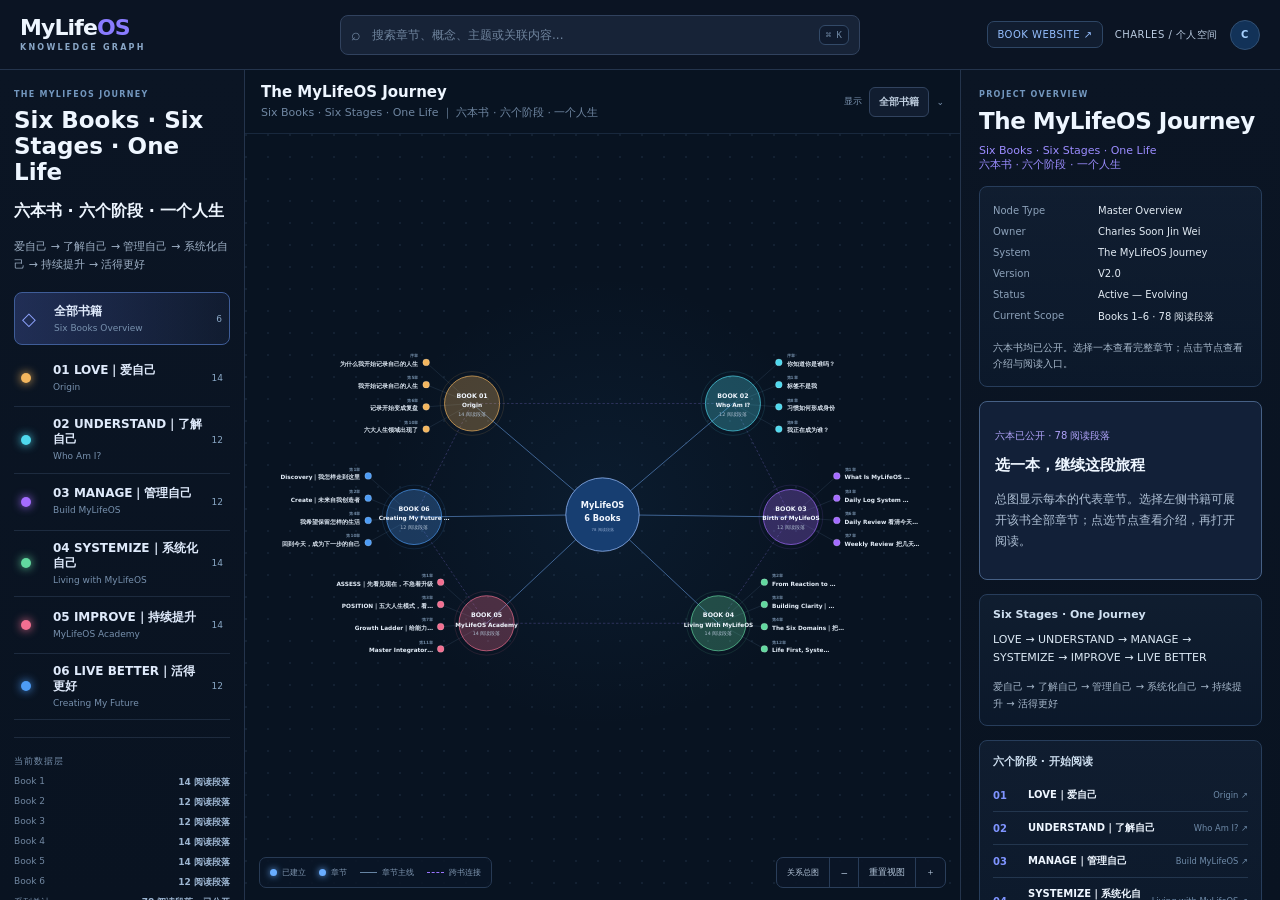
==== commit 5008aec3: "Update six books page to MyLifeOS Journey six-stage structure" ====
--- a/6-books.html
+++ b/6-books.html
@@ -3,8 +3,8 @@
 <head>
   <meta charset="utf-8" />
   <meta name="viewport" content="width=device-width,initial-scale=1,viewport-fit=cover" />
-  <meta name="description" content="MyLifeOS 六本书总览：78 个阅读段落、六个公开阅读入口，从记录人生、认识自己，到创造未来的自己。" />
-  <title>MyLifeOS · Six Books Master Map</title>
+  <meta name="description" content="The MyLifeOS Journey：Six Books · Six Stages · One Life。六本书 · 六个阶段 · 一个人生，从爱自己、了解自己，到持续提升与活得更好。" />
+  <title>The MyLifeOS Journey · Six Books · Six Stages · One Life</title>
   <link rel="stylesheet" href="six-books.css?v=all-six-20261001" />
 </head>
 <body>
@@ -31,9 +31,10 @@
     <main class="workspace">
       <aside class="left-sidebar">
         <div class="side-intro">
-          <p class="eyebrow">MYLIFEOS · SIX BOOKS</p>
-          <h1>六书总图</h1>
-          <p>从六本书的整体视角，看见一条连续成长的生命之路。</p>
+          <p class="eyebrow">THE MYLIFEOS JOURNEY</p>
+          <h1>Six Books · Six Stages · One Life</h1>
+          <p><strong>六本书 · 六个阶段 · 一个人生</strong></p>
+          <p>爱自己 → 了解自己 → 管理自己 → 系统化自己 → 持续提升 → 活得更好</p>
         </div>
 
         <button class="book-row all active" type="button" data-filter="all">
@@ -42,7 +43,7 @@
           <em>6</em>
         </button>
 
-<nav class="book-list" aria-label="Six books"><button class="book-row" type="button" data-filter="b1"><i class="book-dot b1"></i><span><b>01 Origin</b><small>起点 · 原点</small></span><em>14</em></button><button class="book-row" type="button" data-filter="b2"><i class="book-dot b2"></i><span><b>02 Who Am I?</b><small>认识自己 · 珍惜人生</small></span><em>12</em></button><button class="book-row" type="button" data-filter="b3"><i class="book-dot b3"></i><span><b>03 Birth of MyLifeOS</b><small>建立记录与复盘方法</small></span><em>12</em></button><button class="book-row" type="button" data-filter="b4"><i class="book-dot b4"></i><span><b>04 Living With MyLifeOS</b><small>让系统进入真实生活</small></span><em>14</em></button><button class="book-row" type="button" data-filter="b5"><i class="book-dot b5"></i><span><b>05 MyLifeOS Academy</b><small>从个人实践到共同成长</small></span><em>14</em></button><button class="book-row" type="button" data-filter="b6"><i class="book-dot b6"></i><span><b>06 Creating My Future Self</b><small>主动创造未来的自己</small></span><em>12</em></button></nav>
+<nav class="book-list" aria-label="Six books"><button class="book-row" type="button" data-filter="b1"><i class="book-dot b1"></i><span><b>01 LOVE｜爱自己</b><small>Origin</small></span><em>14</em></button><button class="book-row" type="button" data-filter="b2"><i class="book-dot b2"></i><span><b>02 UNDERSTAND｜了解自己</b><small>Who Am I?</small></span><em>12</em></button><button class="book-row" type="button" data-filter="b3"><i class="book-dot b3"></i><span><b>03 MANAGE｜管理自己</b><small>Build MyLifeOS</small></span><em>12</em></button><button class="book-row" type="button" data-filter="b4"><i class="book-dot b4"></i><span><b>04 SYSTEMIZE｜系统化自己</b><small>Living with MyLifeOS</small></span><em>14</em></button><button class="book-row" type="button" data-filter="b5"><i class="book-dot b5"></i><span><b>05 IMPROVE｜持续提升</b><small>MyLifeOS Academy</small></span><em>14</em></button><button class="book-row" type="button" data-filter="b6"><i class="book-dot b6"></i><span><b>06 LIVE BETTER｜活得更好</b><small>Creating My Future</small></span><em>12</em></button></nav>
 
         <div class="side-divider"></div>
         <p class="mini-title">当前数据层</p>
@@ -51,8 +52,8 @@
       <section class="graph-stage">
         <div class="graph-head">
           <div>
-            <h2>六书总览 · 知识图谱</h2>
-            <p>6 Books · 78 Reading Sections · Public Editions</p>
+            <h2>The MyLifeOS Journey</h2>
+            <p>Six Books · Six Stages · One Life ｜ 六本书 · 六个阶段 · 一个人生</p>
           </div>
           <div class="view-select">显示 <strong id="viewLabel">全部书籍</strong>⌄</div>
         </div>
@@ -76,14 +77,14 @@
 
       <aside class="right-sidebar">
         <p class="eyebrow">PROJECT OVERVIEW</p>
-        <h2>MyLifeOS Six Books — Master Map</h2>
-        <p class="overview-sub">六本书 · 一条连续的生命成长之路</p>
+        <h2>The MyLifeOS Journey</h2>
+        <p class="overview-sub">Six Books · Six Stages · One Life<br>六本书 · 六个阶段 · 一个人生</p>
 
         <section class="info-card">
           <dl>
             <div><dt>Node Type</dt><dd>Master Overview</dd></div>
             <div><dt>Owner</dt><dd>Charles Soon Jin Wei</dd></div>
-            <div><dt>System</dt><dd>MyLifeOS Six Books</dd></div>
+            <div><dt>System</dt><dd>The MyLifeOS Journey</dd></div>
             <div><dt>Version</dt><dd>V2.0</dd></div>
             <div><dt>Status</dt><dd>Active — Evolving</dd></div>
             <div><dt>Current Scope</dt><dd>Books 1–6 · 78 阅读段落</dd></div>
@@ -93,12 +94,12 @@
 
         <section class="selection-card" id="selectionPanel" aria-live="polite"><h3>从这里开始</h3><p>点击左边的书籍，或点选图中的节点，查看内容与阅读入口。</p></section>
         <section class="continuity-card">
-          <h3>六书的顺序与主线</h3>
-          <p class="sequence">Origin → Who Am I? → The Birth of MyLifeOS → Living With MyLifeOS → MyLifeOS Academy → Creating My Future Self</p>
-          <p>从看见人生，到看见自己；从建立系统，到活进现实；从个人验证，到走向他人，最后回到主动创造未来的自己。</p>
+          <h3>Six Stages · One Journey</h3>
+          <p class="sequence">LOVE → UNDERSTAND → MANAGE → SYSTEMIZE → IMPROVE → LIVE BETTER</p>
+          <p>爱自己 → 了解自己 → 管理自己 → 系统化自己 → 持续提升 → 活得更好</p>
         </section>
 
-<section class="active-books-card"><h3>六本书 · 开始阅读</h3><a href="index.html"><span>01</span><b>Origin</b><small>阅读 ↗</small></a><a href="book2.html"><span>02</span><b>Who Am I?</b><small>阅读 ↗</small></a><a href="book3.html"><span>03</span><b>Birth of MyLifeOS</b><small>阅读 ↗</small></a><a href="book4.html"><span>04</span><b>Living With MyLifeOS</b><small>阅读 ↗</small></a><a href="book5.html"><span>05</span><b>MyLifeOS Academy</b><small>阅读 ↗</small></a><a href="book6.html"><span>06</span><b>Creating My Future Self</b><small>阅读 ↗</small></a></section><section class="continuity-card"><h3>共同主线：珍惜自己的人生</h3><p>留下人生 → 理解自己 → 回顾需要 → 日常照顾 → 带着自己帮助别人 → 创造值得珍惜的未来。</p></section>
+<section class="active-books-card"><h3>六个阶段 · 开始阅读</h3><a href="index.html"><span>01</span><b>LOVE｜爱自己</b><small>Origin ↗</small></a><a href="book2.html"><span>02</span><b>UNDERSTAND｜了解自己</b><small>Who Am I? ↗</small></a><a href="book3.html"><span>03</span><b>MANAGE｜管理自己</b><small>Build MyLifeOS ↗</small></a><a href="book4.html"><span>04</span><b>SYSTEMIZE｜系统化自己</b><small>Living with MyLifeOS ↗</small></a><a href="book5.html"><span>05</span><b>IMPROVE｜持续提升</b><small>MyLifeOS Academy ↗</small></a><a href="book6.html"><span>06</span><b>LIVE BETTER｜活得更好</b><small>Creating My Future ↗</small></a></section><section class="continuity-card"><h3>One Life · One Continuous Journey</h3><p>六本书不是六个独立主题，而是同一个人持续成长的六个阶段。</p></section>
 
         <blockquote>
           记录当下 · 理解自己 · 设计人生<br />
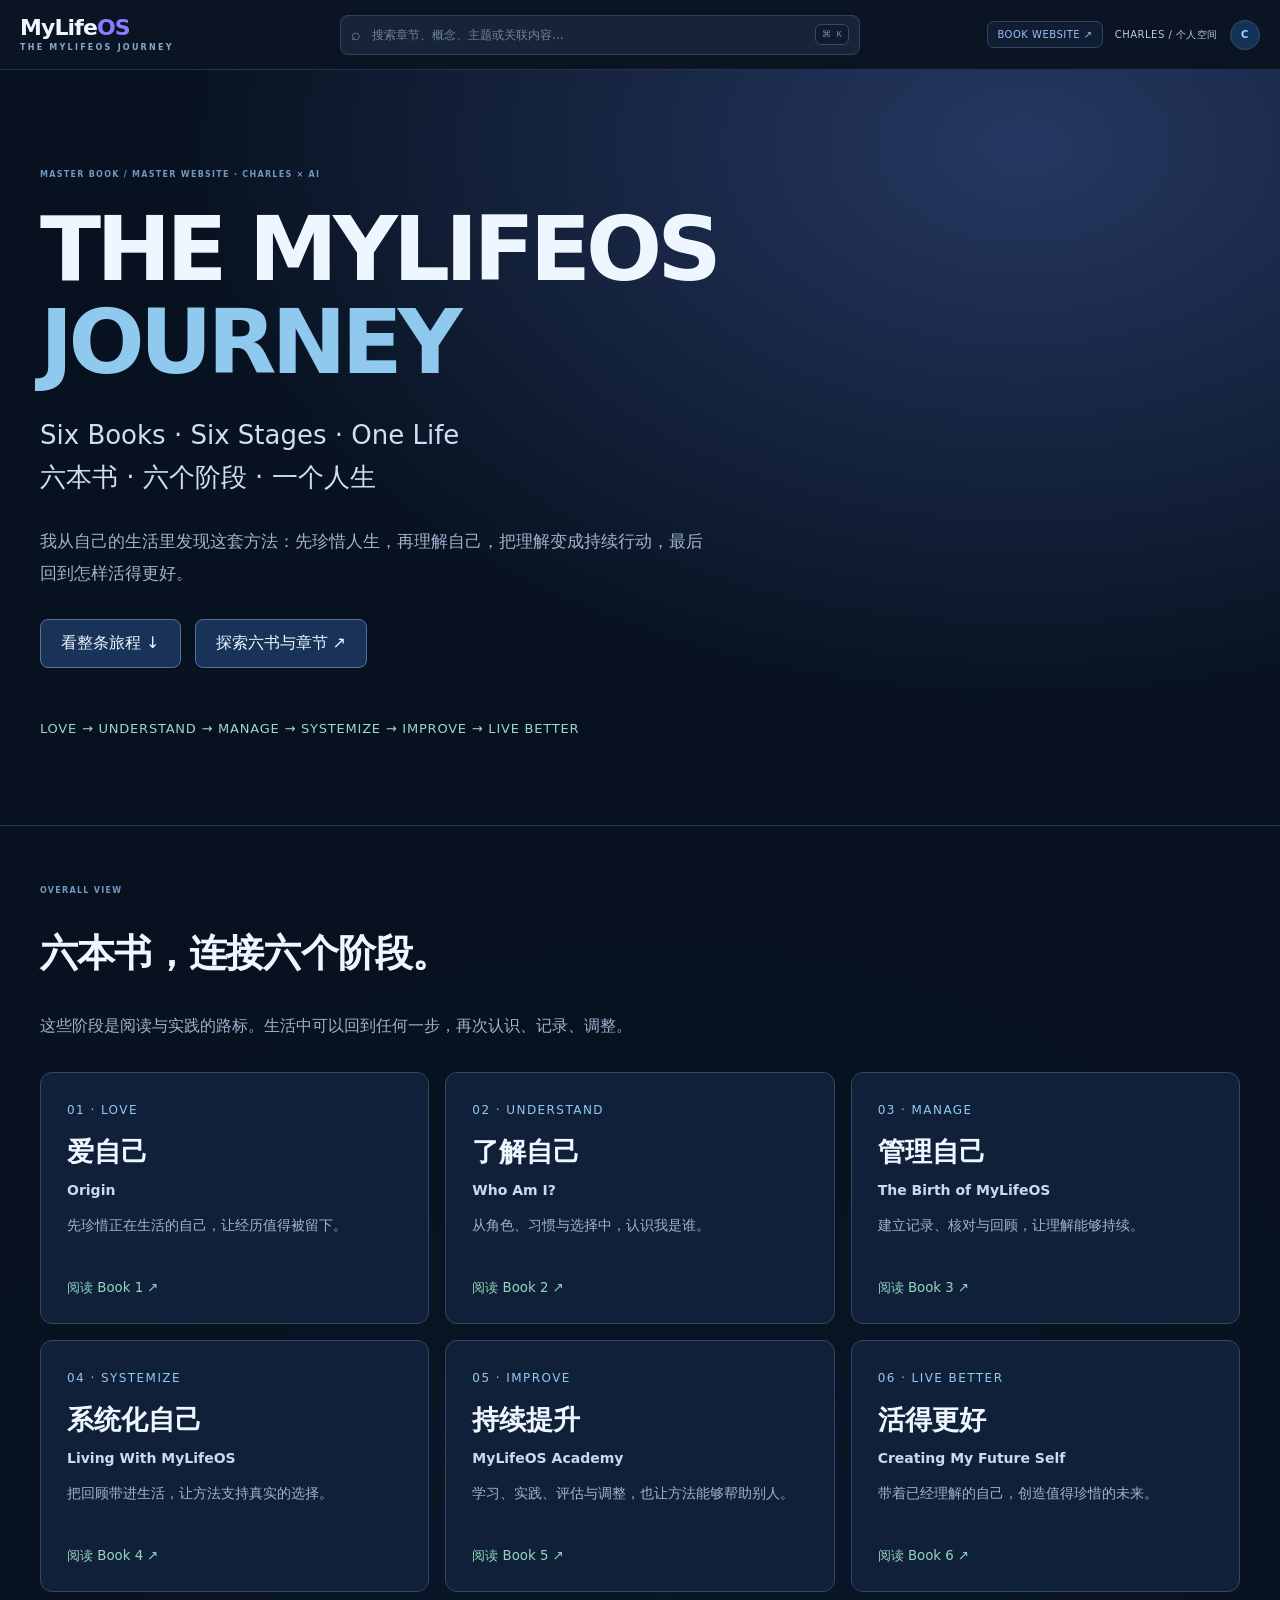
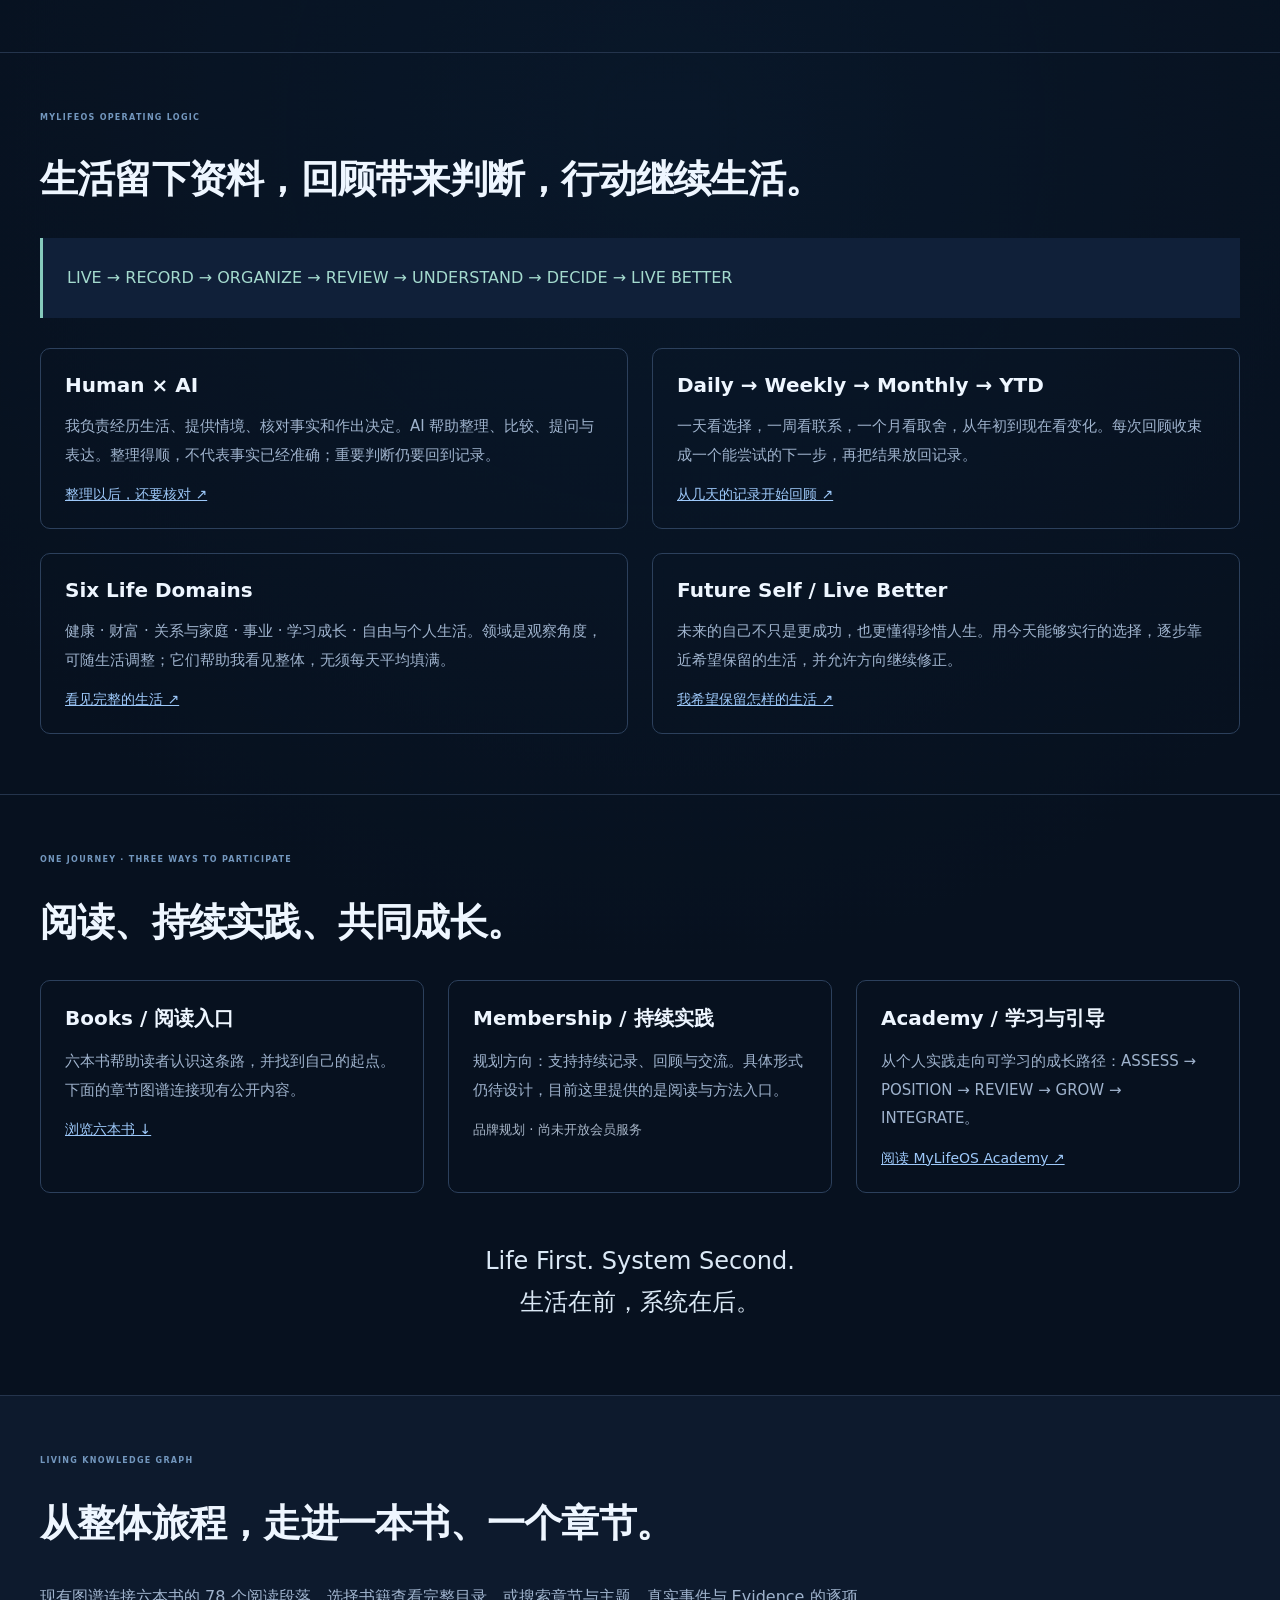
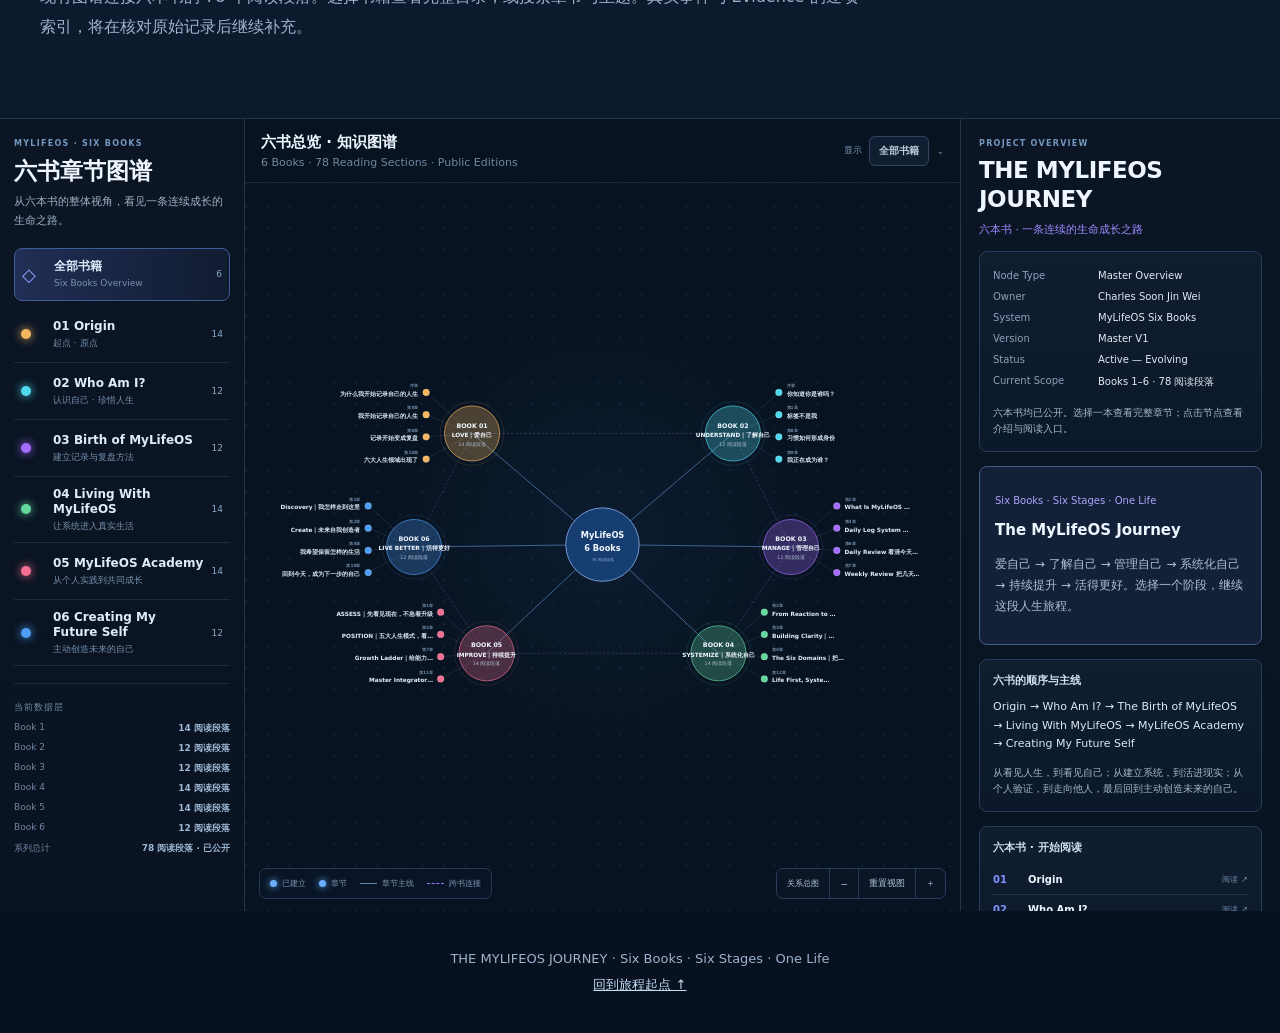
==== commit c512df7e: "Upgrade six-book overview to The MyLifeOS Journey master website" ====
--- a/6-books.html
+++ b/6-books.html
@@ -3,16 +3,16 @@
 <head>
   <meta charset="utf-8" />
   <meta name="viewport" content="width=device-width,initial-scale=1,viewport-fit=cover" />
-  <meta name="description" content="The MyLifeOS Journey：Six Books · Six Stages · One Life。六本书 · 六个阶段 · 一个人生，从爱自己、了解自己，到持续提升与活得更好。" />
-  <title>The MyLifeOS Journey · Six Books · Six Stages · One Life</title>
-  <link rel="stylesheet" href="six-books.css?v=all-six-20261001" />
+  <meta name="description" content="THE MYLIFEOS JOURNEY：六本书、六个阶段、一个人生。爱自己、了解自己、管理自己、系统化自己、持续提升、活得更好。" />
+  <title>THE MYLIFEOS JOURNEY · Six Books · One Life</title>
+  <link rel="stylesheet" href="six-books.css?v=journey-20261003" />
 </head>
 <body>
   <div class="app-shell">
     <header class="topbar">
       <div class="brand-wrap">
         <a class="brand" href="index.html">MyLife<span>OS</span></a>
-        <small>KNOWLEDGE GRAPH</small>
+        <small>THE MYLIFEOS JOURNEY</small>
       </div>
 
       <label class="global-search">
@@ -28,13 +28,16 @@
       </div>
     </header>
 
-    <main class="workspace">
+    <section class="journey-hero" id="journey"><div class="journey-inner"><p class="eyebrow">MASTER BOOK / MASTER WEBSITE · CHARLES × AI</p><h1>THE MYLIFEOS<br><span>JOURNEY</span></h1><p class="journey-sub">Six Books · Six Stages · One Life<br>六本书 · 六个阶段 · 一个人生</p><p class="journey-lead">我从自己的生活里发现这套方法：先珍惜人生，再理解自己，把理解变成持续行动，最后回到怎样活得更好。</p><div class="journey-actions"><a href="#stages">看整条旅程 ↓</a><a href="#knowledge">探索六书与章节 ↗</a></div><p class="journey-mantra">LOVE → UNDERSTAND → MANAGE → SYSTEMIZE → IMPROVE → LIVE BETTER</p></div></section><section class="journey-section" id="stages"><div class="journey-inner"><p class="eyebrow">OVERALL VIEW</p><h2>六本书，连接六个阶段。</h2><p class="section-lead">这些阶段是阅读与实践的路标。生活中可以回到任何一步，再次认识、记录、调整。</p><div class="journey-steps"><a class="journey-step" href="index.html"><span>01 · LOVE</span><h3>爱自己</h3><b>Origin</b><p>先珍惜正在生活的自己，让经历值得被留下。</p><small>阅读 Book 1 ↗</small></a><a class="journey-step" href="book2.html"><span>02 · UNDERSTAND</span><h3>了解自己</h3><b>Who Am I?</b><p>从角色、习惯与选择中，认识我是谁。</p><small>阅读 Book 2 ↗</small></a><a class="journey-step" href="book3.html"><span>03 · MANAGE</span><h3>管理自己</h3><b>The Birth of MyLifeOS</b><p>建立记录、核对与回顾，让理解能够持续。</p><small>阅读 Book 3 ↗</small></a><a class="journey-step" href="book4.html"><span>04 · SYSTEMIZE</span><h3>系统化自己</h3><b>Living With MyLifeOS</b><p>把回顾带进生活，让方法支持真实的选择。</p><small>阅读 Book 4 ↗</small></a><a class="journey-step" href="book5.html"><span>05 · IMPROVE</span><h3>持续提升</h3><b>MyLifeOS Academy</b><p>学习、实践、评估与调整，也让方法能够帮助别人。</p><small>阅读 Book 5 ↗</small></a><a class="journey-step" href="book6.html"><span>06 · LIVE BETTER</span><h3>活得更好</h3><b>Creating My Future Self</b><p>带着已经理解的自己，创造值得珍惜的未来。</p><small>阅读 Book 6 ↗</small></a></div></div></section>
+<section class="journey-section journey-models"><div class="journey-inner"><p class="eyebrow">MYLIFEOS OPERATING LOGIC</p><h2>生活留下资料，回顾带来判断，行动继续生活。</h2><div class="journey-flow">LIVE → RECORD → ORGANIZE → REVIEW → UNDERSTAND → DECIDE → LIVE BETTER</div><div class="model-grid"><article><h3>Human × AI</h3><p>我负责经历生活、提供情境、核对事实和作出决定。AI 帮助整理、比较、提问与表达。整理得顺，不代表事实已经准确；重要判断仍要回到记录。</p><a href="book3.html#read-4">整理以后，还要核对 ↗</a></article><article><h3>Daily → Weekly → Monthly → YTD</h3><p>一天看选择，一周看联系，一个月看取舍，从年初到现在看变化。每次回顾收束成一个能尝试的下一步，再把结果放回记录。</p><a href="book3.html#read-7">从几天的记录开始回顾 ↗</a></article><article><h3>Six Life Domains</h3><p>健康 · 财富 · 关系与家庭 · 事业 · 学习成长 · 自由与个人生活。领域是观察角度，可随生活调整；它们帮助我看见整体，无须每天平均填满。</p><a href="book4.html#read-4">看见完整的生活 ↗</a></article><article><h3>Future Self / Live Better</h3><p>未来的自己不只是更成功，也更懂得珍惜人生。用今天能够实行的选择，逐步靠近希望保留的生活，并允许方向继续修正。</p><a href="book6.html#read-4">我希望保留怎样的生活 ↗</a></article></div></div></section>
+<section class="journey-section"><div class="journey-inner"><p class="eyebrow">ONE JOURNEY · THREE WAYS TO PARTICIPATE</p><h2>阅读、持续实践、共同成长。</h2><div class="model-grid brand-model"><article><h3>Books / 阅读入口</h3><p>六本书帮助读者认识这条路，并找到自己的起点。下面的章节图谱连接现有公开内容。</p><a href="#knowledge">浏览六本书 ↓</a></article><article><h3>Membership / 持续实践</h3><p>规划方向：支持持续记录、回顾与交流。具体形式仍待设计，目前这里提供的是阅读与方法入口。</p><small>品牌规划 · 尚未开放会员服务</small></article><article><h3>Academy / 学习与引导</h3><p>从个人实践走向可学习的成长路径：ASSESS → POSITION → REVIEW → GROW → INTEGRATE。</p><a href="book5.html">阅读 MyLifeOS Academy ↗</a></article></div><blockquote class="journey-quote">Life First. System Second.<br>生活在前，系统在后。</blockquote></div></section>
+<section class="journey-section graph-intro" id="knowledge"><div class="journey-inner"><p class="eyebrow">LIVING KNOWLEDGE GRAPH</p><h2>从整体旅程，走进一本书、一个章节。</h2><p class="section-lead">现有图谱连接六本书的 78 个阅读段落。选择书籍查看完整目录，或搜索章节与主题。真实事件与 Evidence 的逐项索引，将在核对原始记录后继续补充。</p></div></section>
+<main class="workspace">
       <aside class="left-sidebar">
         <div class="side-intro">
-          <p class="eyebrow">THE MYLIFEOS JOURNEY</p>
-          <h1>Six Books · Six Stages · One Life</h1>
-          <p><strong>六本书 · 六个阶段 · 一个人生</strong></p>
-          <p>爱自己 → 了解自己 → 管理自己 → 系统化自己 → 持续提升 → 活得更好</p>
+          <p class="eyebrow">MYLIFEOS · SIX BOOKS</p>
+          <h1>六书章节图谱</h1>
+          <p>从六本书的整体视角，看见一条连续成长的生命之路。</p>
         </div>
 
         <button class="book-row all active" type="button" data-filter="all">
@@ -43,7 +46,7 @@
           <em>6</em>
         </button>
 
-<nav class="book-list" aria-label="Six books"><button class="book-row" type="button" data-filter="b1"><i class="book-dot b1"></i><span><b>01 LOVE｜爱自己</b><small>Origin</small></span><em>14</em></button><button class="book-row" type="button" data-filter="b2"><i class="book-dot b2"></i><span><b>02 UNDERSTAND｜了解自己</b><small>Who Am I?</small></span><em>12</em></button><button class="book-row" type="button" data-filter="b3"><i class="book-dot b3"></i><span><b>03 MANAGE｜管理自己</b><small>Build MyLifeOS</small></span><em>12</em></button><button class="book-row" type="button" data-filter="b4"><i class="book-dot b4"></i><span><b>04 SYSTEMIZE｜系统化自己</b><small>Living with MyLifeOS</small></span><em>14</em></button><button class="book-row" type="button" data-filter="b5"><i class="book-dot b5"></i><span><b>05 IMPROVE｜持续提升</b><small>MyLifeOS Academy</small></span><em>14</em></button><button class="book-row" type="button" data-filter="b6"><i class="book-dot b6"></i><span><b>06 LIVE BETTER｜活得更好</b><small>Creating My Future</small></span><em>12</em></button></nav>
+<nav class="book-list" aria-label="Six books"><button class="book-row" type="button" data-filter="b1"><i class="book-dot b1"></i><span><b>01 Origin</b><small>起点 · 原点</small></span><em>14</em></button><button class="book-row" type="button" data-filter="b2"><i class="book-dot b2"></i><span><b>02 Who Am I?</b><small>认识自己 · 珍惜人生</small></span><em>12</em></button><button class="book-row" type="button" data-filter="b3"><i class="book-dot b3"></i><span><b>03 Birth of MyLifeOS</b><small>建立记录与复盘方法</small></span><em>12</em></button><button class="book-row" type="button" data-filter="b4"><i class="book-dot b4"></i><span><b>04 Living With MyLifeOS</b><small>让系统进入真实生活</small></span><em>14</em></button><button class="book-row" type="button" data-filter="b5"><i class="book-dot b5"></i><span><b>05 MyLifeOS Academy</b><small>从个人实践到共同成长</small></span><em>14</em></button><button class="book-row" type="button" data-filter="b6"><i class="book-dot b6"></i><span><b>06 Creating My Future Self</b><small>主动创造未来的自己</small></span><em>12</em></button></nav>
 
         <div class="side-divider"></div>
         <p class="mini-title">当前数据层</p>
@@ -52,8 +55,8 @@
       <section class="graph-stage">
         <div class="graph-head">
           <div>
-            <h2>The MyLifeOS Journey</h2>
-            <p>Six Books · Six Stages · One Life ｜ 六本书 · 六个阶段 · 一个人生</p>
+            <h2>六书总览 · 知识图谱</h2>
+            <p>6 Books · 78 Reading Sections · Public Editions</p>
           </div>
           <div class="view-select">显示 <strong id="viewLabel">全部书籍</strong>⌄</div>
         </div>
@@ -77,15 +80,15 @@
 
       <aside class="right-sidebar">
         <p class="eyebrow">PROJECT OVERVIEW</p>
-        <h2>The MyLifeOS Journey</h2>
-        <p class="overview-sub">Six Books · Six Stages · One Life<br>六本书 · 六个阶段 · 一个人生</p>
+        <h2>THE MYLIFEOS JOURNEY</h2>
+        <p class="overview-sub">六本书 · 一条连续的生命成长之路</p>
 
         <section class="info-card">
           <dl>
             <div><dt>Node Type</dt><dd>Master Overview</dd></div>
             <div><dt>Owner</dt><dd>Charles Soon Jin Wei</dd></div>
-            <div><dt>System</dt><dd>The MyLifeOS Journey</dd></div>
-            <div><dt>Version</dt><dd>V2.0</dd></div>
+            <div><dt>System</dt><dd>MyLifeOS Six Books</dd></div>
+            <div><dt>Version</dt><dd>Master V1</dd></div>
             <div><dt>Status</dt><dd>Active — Evolving</dd></div>
             <div><dt>Current Scope</dt><dd>Books 1–6 · 78 阅读段落</dd></div>
           </dl>
@@ -94,12 +97,12 @@
 
         <section class="selection-card" id="selectionPanel" aria-live="polite"><h3>从这里开始</h3><p>点击左边的书籍，或点选图中的节点，查看内容与阅读入口。</p></section>
         <section class="continuity-card">
-          <h3>Six Stages · One Journey</h3>
-          <p class="sequence">LOVE → UNDERSTAND → MANAGE → SYSTEMIZE → IMPROVE → LIVE BETTER</p>
-          <p>爱自己 → 了解自己 → 管理自己 → 系统化自己 → 持续提升 → 活得更好</p>
+          <h3>六书的顺序与主线</h3>
+          <p class="sequence">Origin → Who Am I? → The Birth of MyLifeOS → Living With MyLifeOS → MyLifeOS Academy → Creating My Future Self</p>
+          <p>从看见人生，到看见自己；从建立系统，到活进现实；从个人验证，到走向他人，最后回到主动创造未来的自己。</p>
         </section>
 
-<section class="active-books-card"><h3>六个阶段 · 开始阅读</h3><a href="index.html"><span>01</span><b>LOVE｜爱自己</b><small>Origin ↗</small></a><a href="book2.html"><span>02</span><b>UNDERSTAND｜了解自己</b><small>Who Am I? ↗</small></a><a href="book3.html"><span>03</span><b>MANAGE｜管理自己</b><small>Build MyLifeOS ↗</small></a><a href="book4.html"><span>04</span><b>SYSTEMIZE｜系统化自己</b><small>Living with MyLifeOS ↗</small></a><a href="book5.html"><span>05</span><b>IMPROVE｜持续提升</b><small>MyLifeOS Academy ↗</small></a><a href="book6.html"><span>06</span><b>LIVE BETTER｜活得更好</b><small>Creating My Future ↗</small></a></section><section class="continuity-card"><h3>One Life · One Continuous Journey</h3><p>六本书不是六个独立主题，而是同一个人持续成长的六个阶段。</p></section>
+<section class="active-books-card"><h3>六本书 · 开始阅读</h3><a href="index.html"><span>01</span><b>Origin</b><small>阅读 ↗</small></a><a href="book2.html"><span>02</span><b>Who Am I?</b><small>阅读 ↗</small></a><a href="book3.html"><span>03</span><b>Birth of MyLifeOS</b><small>阅读 ↗</small></a><a href="book4.html"><span>04</span><b>Living With MyLifeOS</b><small>阅读 ↗</small></a><a href="book5.html"><span>05</span><b>MyLifeOS Academy</b><small>阅读 ↗</small></a><a href="book6.html"><span>06</span><b>Creating My Future Self</b><small>阅读 ↗</small></a></section><section class="continuity-card"><h3>共同主线：珍惜自己的人生</h3><p>留下人生 → 理解自己 → 回顾需要 → 日常照顾 → 带着自己帮助别人 → 创造值得珍惜的未来。</p></section>
 
         <blockquote>
           记录当下 · 理解自己 · 设计人生<br />
@@ -110,7 +113,6 @@
     </main>
   </div>
 
-  <script src="six-books.js?v=all-six-20261001"></script>
-</body>
+  <script src="six-books.js?v=journey-20261003"></script>
+<footer class="journey-footer">THE MYLIFEOS JOURNEY · Six Books · Six Stages · One Life<br><a href="#journey">回到旅程起点 ↑</a></footer></body>
 </html>
-
--- a/six-books.css
+++ b/six-books.css
@@ -35,3 +35,6 @@
 .book-core{cursor:pointer}.book-core:focus,.chapter-node:focus{outline:none}.book-core:focus circle,.chapter-node:focus circle{stroke:#fff;stroke-width:3}.selection-card{padding:15px;margin:0 0 14px;border:1px solid #466085;border-radius:8px;background:#122038}.selection-card h3{font-size:15px;margin:6px 0 10px;line-height:1.5}.selection-card p{font-size:12px;line-height:1.75;color:#afc0d5}.selection-card .detail-kicker{color:#b0a3fa;font-size:10px}.selection-card a.read-link{display:inline-block;padding:10px 14px;border-radius:6px;background:#315c98;color:#fff;text-decoration:none;font-size:12px}.selection-card ol{padding-left:23px;max-height:340px;overflow:auto}.selection-card li{margin:9px 0}.selection-card li a{font-size:11px;line-height:1.6;text-decoration:none}.selection-card li a:hover{text-decoration:underline}.selection-card .chapter-link-note{font-size:10px;color:#819bb9}.chapter-node .chapter-label{font-size:12px}.chapter-node .chapter-id{font-size:9px}.chapter-node .chapter-key{font-size:10px}.book-core .book-num{font-size:13px}.book-core .book-title{font-size:12px}.book-core .book-cn{font-size:10px}.graph-head h2{font-size:15px}.graph-head p{font-size:11px}.search-results{position:absolute;top:12px;left:12px;right:12px;max-height:55%;overflow:auto;background:#0c1b30f5;border:1px solid #425d80;border-radius:8px;padding:12px;z-index:2;touch-action:pan-y}.search-results[hidden]{display:none}.search-results h3{font-size:12px;margin:0 0 10px}.search-results a{display:block;padding:9px;color:#e2efff;text-decoration:none;font-size:12px;border-bottom:1px solid #243954}.search-results small{display:block;color:#8ea9c8;margin-top:4px}.book-row span b{font-size:12px}.chapter-list-title{color:#a8bbd3}@media(max-width:820px){.topbar{height:auto;min-height:110px;grid-template-columns:1fr auto;row-gap:12px;padding-block:12px}.global-search{display:flex;grid-row:2;grid-column:1/-1;width:100%;justify-self:stretch}.profile-area{grid-row:1}.graph-stage{min-height:480px;height:60dvh}.selection-card ol{max-height:none}.graph-legend{gap:8px}.graph-head{padding:0 12px}.view-select{display:none}}@media(prefers-reduced-motion:reduce){*{scroll-behavior:auto!important}}
 .detail-back{display:block;margin-top:14px;padding:9px 12px;border:1px solid #425d80;background:transparent;color:#d9e9ff;border-radius:5px;cursor:pointer}.book-core .ring{stroke-width:1.2}
 
+/* Master Journey: a continuous overview above the chapter explorer. */
+html{scroll-behavior:smooth}body{height:auto;overflow:auto}.app-shell{height:auto;min-height:100dvh}.topbar{position:sticky;top:0;z-index:10}.workspace{flex:none;min-height:700px;height:88dvh;scroll-margin-top:80px}.journey-inner{width:min(1200px,100% - 48px);margin:auto}.journey-hero{padding:100px 0 70px;background:radial-gradient(ellipse at 80% 10%,#263862 0,transparent 60%);border-bottom:1px solid var(--border)}.journey-hero h1{font-size:clamp(42px,7vw,90px);line-height:1.04;letter-spacing:-.055em;margin:24px 0}.journey-hero h1 span{color:#8fc9ee}.journey-sub{font-size:clamp(18px,2.5vw,26px);line-height:1.6;color:#cfdef2}.journey-lead{max-width:670px;color:#9fb3cd;font-size:17px;line-height:1.9}.journey-actions{display:flex;gap:14px;flex-wrap:wrap;margin:30px 0}.journey-actions a{padding:13px 20px;border:1px solid #547197;border-radius:8px;text-decoration:none;background:#183357}.journey-mantra{margin-top:48px;color:#9ed7c7;letter-spacing:.06em;font-size:13px;line-height:2}.journey-section{padding:60px 0;border-bottom:1px solid var(--border);scroll-margin-top:90px}.journey-section h2{font-size:clamp(24px,3vw,38px);line-height:1.4;letter-spacing:-.02em}.section-lead{color:#9fb3cd;line-height:1.9;max-width:820px}.journey-steps{display:grid;grid-template-columns:repeat(3,1fr);gap:16px;margin-top:30px}.journey-step{padding:26px;border:1px solid #324762;border-radius:12px;background:#102039;text-decoration:none;transition:border-color .2s}.journey-step:hover{border-color:#8fc9ee}.journey-step>span{color:#91c8f1;font-size:12px;letter-spacing:.12em}.journey-step h3{font-size:27px;margin:16px 0 10px}.journey-step b{font-size:14px;color:#c6daf0}.journey-step p{font-size:14px;line-height:1.8;color:#9fb3cd;min-height:50px}.journey-step small{color:#94d5bd}.journey-flow{padding:24px;border-left:3px solid #86cabc;background:#102039;color:#a4dace;font-size:16px;line-height:2}.model-grid{display:grid;grid-template-columns:1fr 1fr;gap:24px;margin-top:30px}.model-grid article{border:1px solid #2c405c;border-radius:10px;padding:24px}.model-grid h3{font-size:20px;margin:0 0 14px}.model-grid p{color:#9fb3cd;line-height:1.9;font-size:15px}.model-grid a{color:#9dc8f9;font-size:14px}.model-grid small{color:#a9b7c9}.brand-model{grid-template-columns:repeat(3,1fr)}.journey-quote{margin:35px auto 0;background:none;border:0;font-size:24px;line-height:1.7}.graph-intro{background:#0d1a2d}.journey-footer{text-align:center;padding:35px;color:#9fb3cd;font-size:13px;line-height:2}.journey-footer a{color:#c7ddf8}.topbar .website-link{white-space:nowrap}
+@media(max-width:820px){.journey-hero{padding:50px 0}.journey-inner{width:calc(100% - 32px)}.journey-steps,.brand-model{grid-template-columns:1fr 1fr}.workspace{height:auto;min-height:0}.journey-section{padding:40px 0;scroll-margin-top:125px}.graph-stage{height:65dvh;min-height:480px}.journey-hero h1{font-size:clamp(38px,9vw,70px)}}@media(max-width:520px){.journey-steps,.model-grid{grid-template-columns:1fr}.journey-step p{min-height:0}.journey-flow{font-size:13px}.journey-mantra{font-size:11px}.journey-hero h1{font-size:39px}}
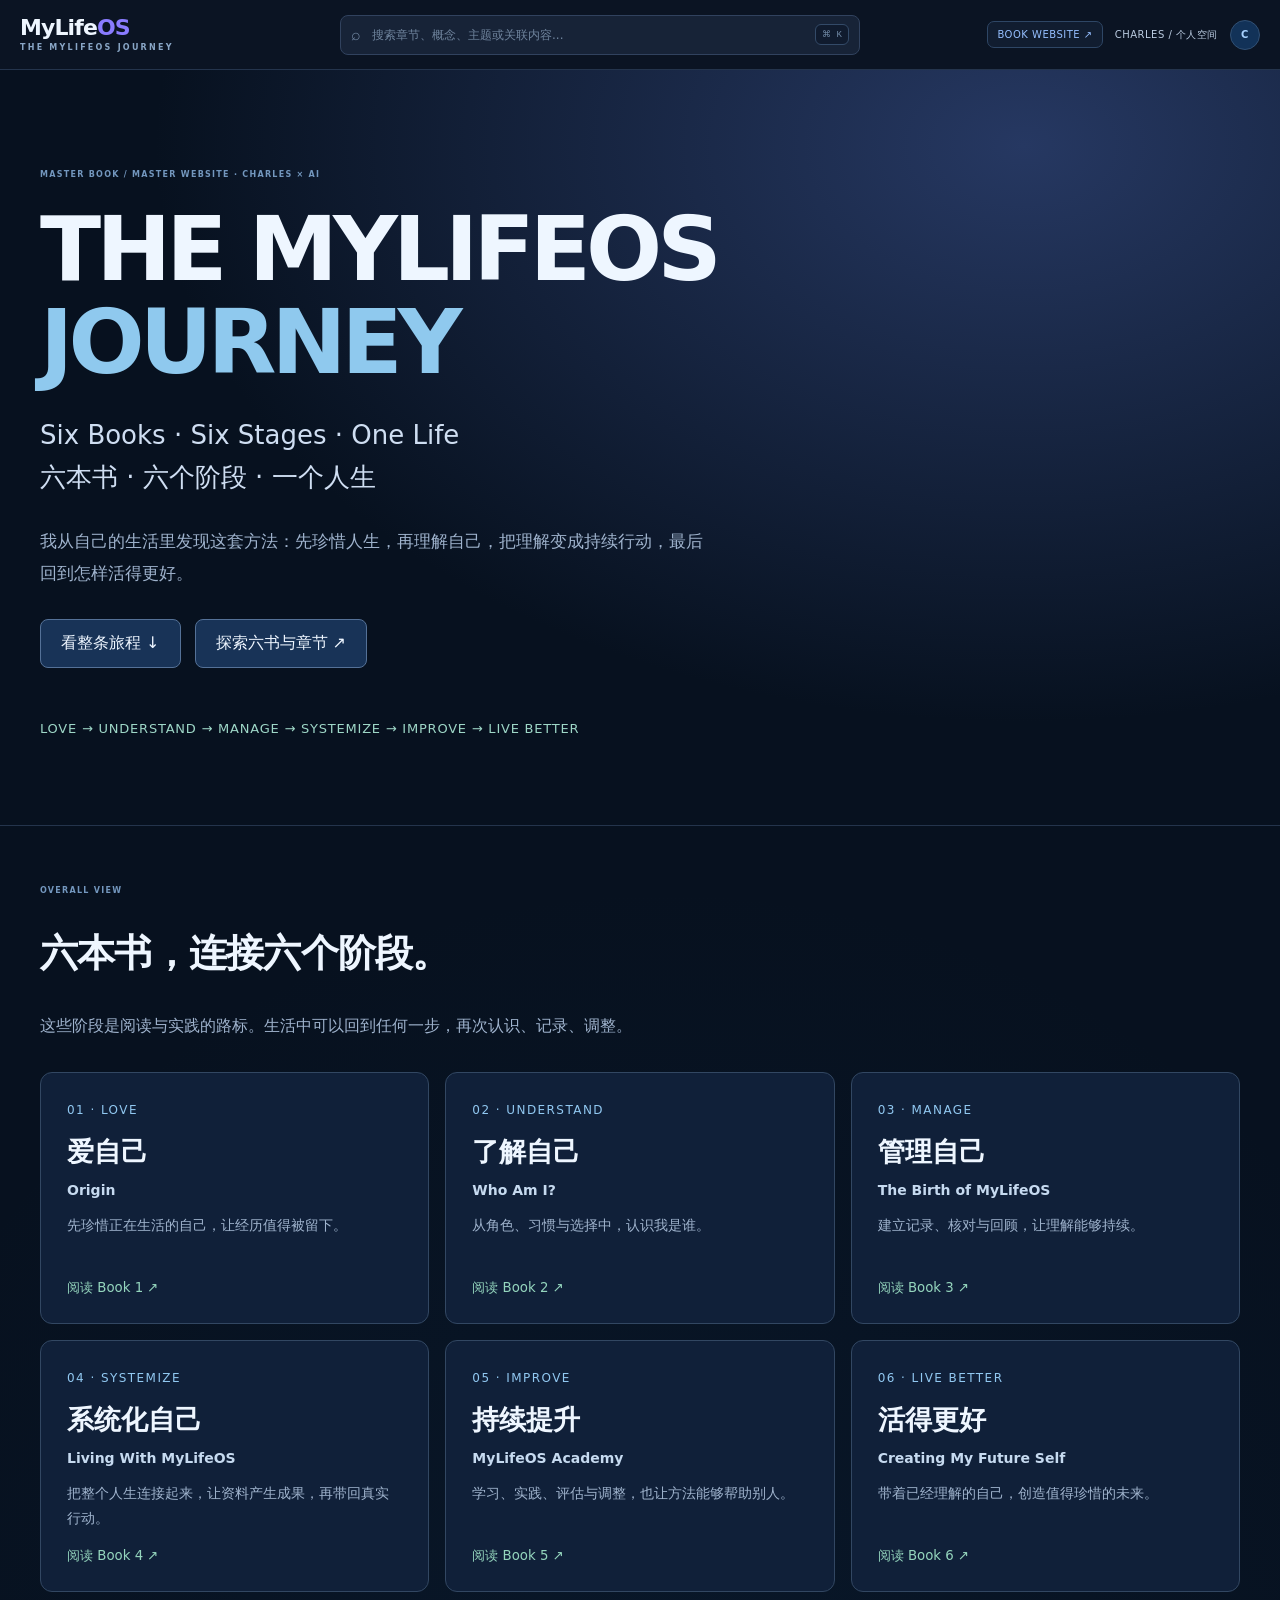
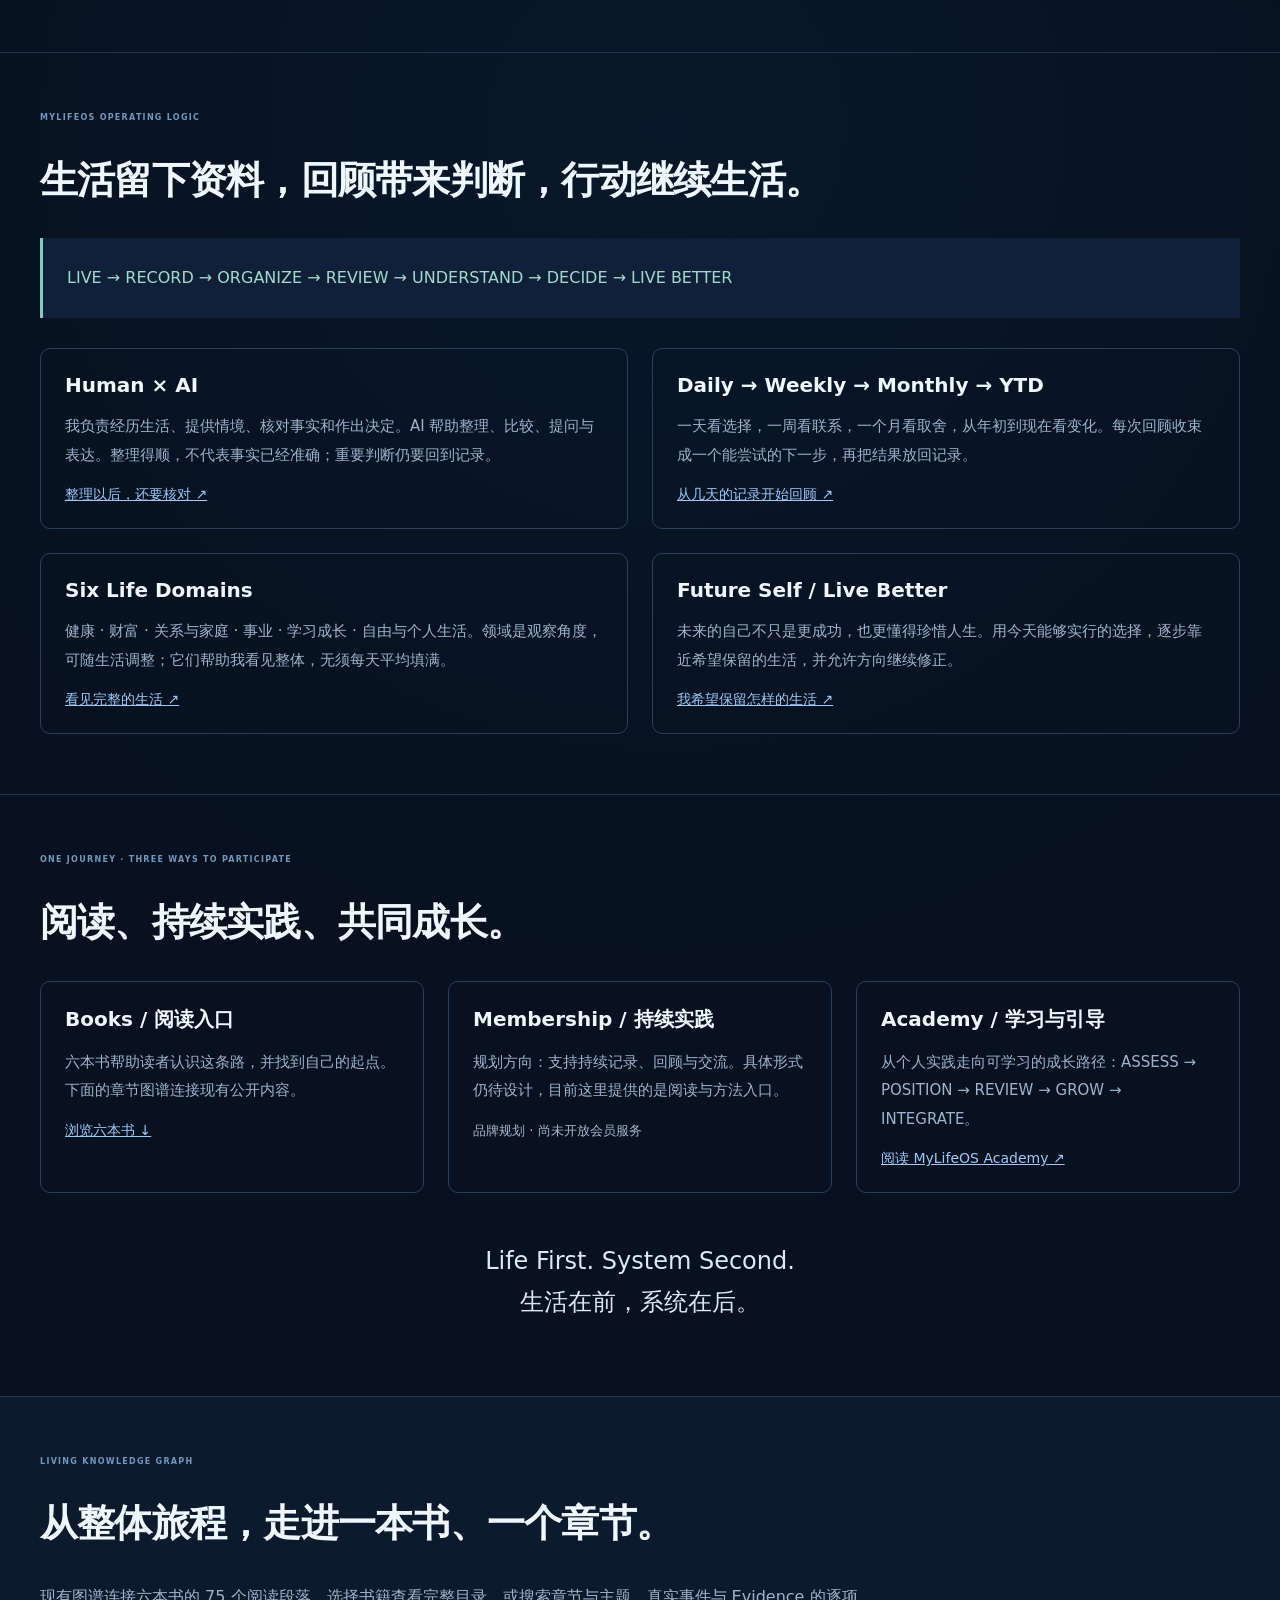
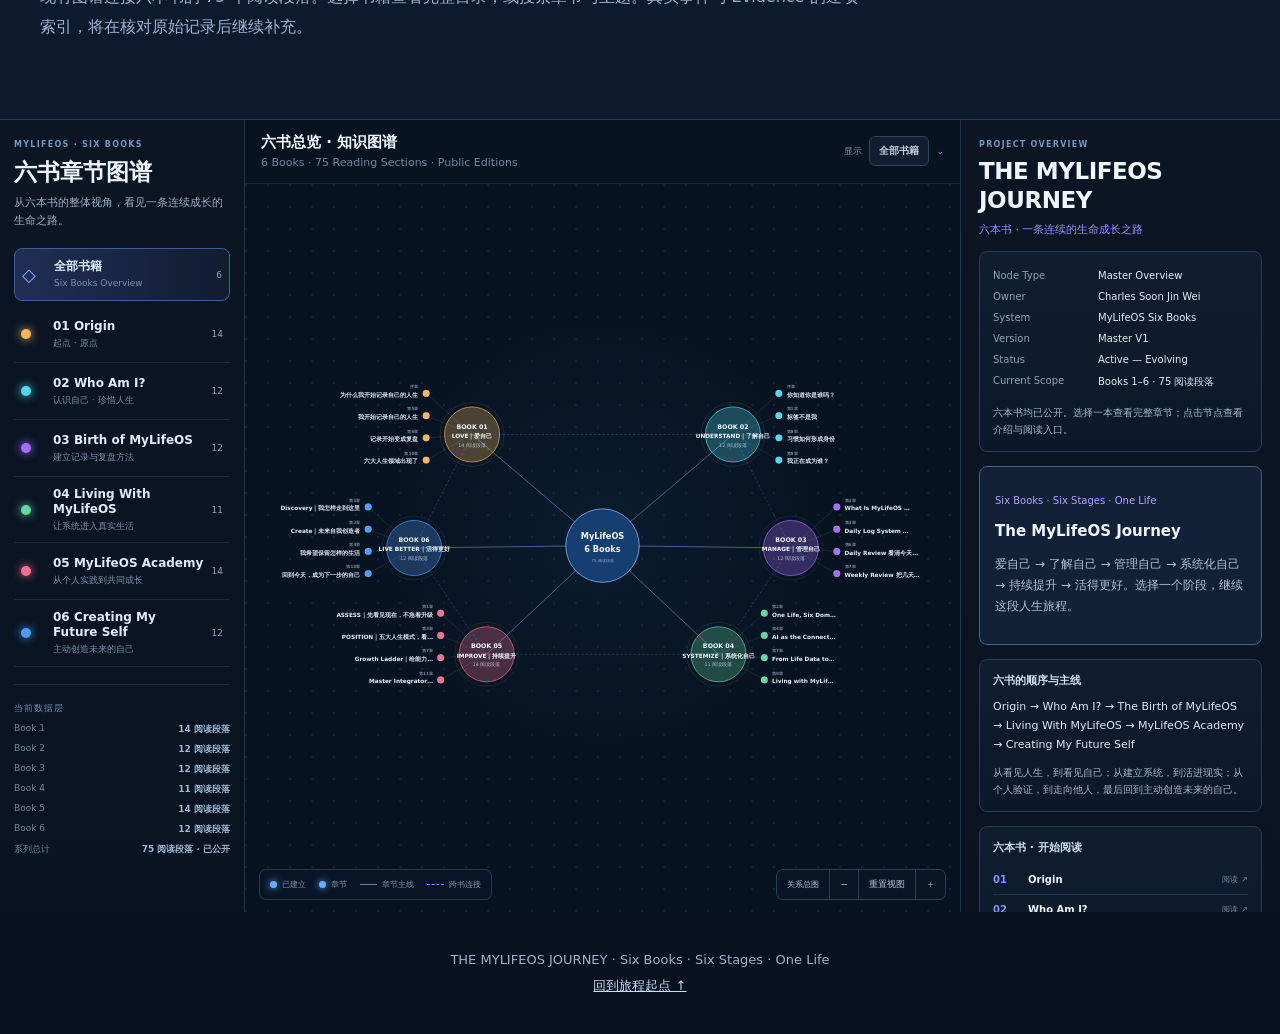
==== commit 28f178c1: "Refresh Book 4 SYSTEMIZE with nine chapters and OUTPUT living-system model; sync journey map" ====
--- a/6-books.html
+++ b/6-books.html
@@ -5,7 +5,7 @@
   <meta name="viewport" content="width=device-width,initial-scale=1,viewport-fit=cover" />
   <meta name="description" content="THE MYLIFEOS JOURNEY：六本书、六个阶段、一个人生。爱自己、了解自己、管理自己、系统化自己、持续提升、活得更好。" />
   <title>THE MYLIFEOS JOURNEY · Six Books · One Life</title>
-  <link rel="stylesheet" href="six-books.css?v=journey-20261003" />
+  <link rel="stylesheet" href="six-books.css?v=journey-20261004" />
 </head>
 <body>
   <div class="app-shell">
@@ -28,10 +28,10 @@
       </div>
     </header>
 
-    <section class="journey-hero" id="journey"><div class="journey-inner"><p class="eyebrow">MASTER BOOK / MASTER WEBSITE · CHARLES × AI</p><h1>THE MYLIFEOS<br><span>JOURNEY</span></h1><p class="journey-sub">Six Books · Six Stages · One Life<br>六本书 · 六个阶段 · 一个人生</p><p class="journey-lead">我从自己的生活里发现这套方法：先珍惜人生，再理解自己，把理解变成持续行动，最后回到怎样活得更好。</p><div class="journey-actions"><a href="#stages">看整条旅程 ↓</a><a href="#knowledge">探索六书与章节 ↗</a></div><p class="journey-mantra">LOVE → UNDERSTAND → MANAGE → SYSTEMIZE → IMPROVE → LIVE BETTER</p></div></section><section class="journey-section" id="stages"><div class="journey-inner"><p class="eyebrow">OVERALL VIEW</p><h2>六本书，连接六个阶段。</h2><p class="section-lead">这些阶段是阅读与实践的路标。生活中可以回到任何一步，再次认识、记录、调整。</p><div class="journey-steps"><a class="journey-step" href="index.html"><span>01 · LOVE</span><h3>爱自己</h3><b>Origin</b><p>先珍惜正在生活的自己，让经历值得被留下。</p><small>阅读 Book 1 ↗</small></a><a class="journey-step" href="book2.html"><span>02 · UNDERSTAND</span><h3>了解自己</h3><b>Who Am I?</b><p>从角色、习惯与选择中，认识我是谁。</p><small>阅读 Book 2 ↗</small></a><a class="journey-step" href="book3.html"><span>03 · MANAGE</span><h3>管理自己</h3><b>The Birth of MyLifeOS</b><p>建立记录、核对与回顾，让理解能够持续。</p><small>阅读 Book 3 ↗</small></a><a class="journey-step" href="book4.html"><span>04 · SYSTEMIZE</span><h3>系统化自己</h3><b>Living With MyLifeOS</b><p>把回顾带进生活，让方法支持真实的选择。</p><small>阅读 Book 4 ↗</small></a><a class="journey-step" href="book5.html"><span>05 · IMPROVE</span><h3>持续提升</h3><b>MyLifeOS Academy</b><p>学习、实践、评估与调整，也让方法能够帮助别人。</p><small>阅读 Book 5 ↗</small></a><a class="journey-step" href="book6.html"><span>06 · LIVE BETTER</span><h3>活得更好</h3><b>Creating My Future Self</b><p>带着已经理解的自己，创造值得珍惜的未来。</p><small>阅读 Book 6 ↗</small></a></div></div></section>
-<section class="journey-section journey-models"><div class="journey-inner"><p class="eyebrow">MYLIFEOS OPERATING LOGIC</p><h2>生活留下资料，回顾带来判断，行动继续生活。</h2><div class="journey-flow">LIVE → RECORD → ORGANIZE → REVIEW → UNDERSTAND → DECIDE → LIVE BETTER</div><div class="model-grid"><article><h3>Human × AI</h3><p>我负责经历生活、提供情境、核对事实和作出决定。AI 帮助整理、比较、提问与表达。整理得顺，不代表事实已经准确；重要判断仍要回到记录。</p><a href="book3.html#read-4">整理以后，还要核对 ↗</a></article><article><h3>Daily → Weekly → Monthly → YTD</h3><p>一天看选择，一周看联系，一个月看取舍，从年初到现在看变化。每次回顾收束成一个能尝试的下一步，再把结果放回记录。</p><a href="book3.html#read-7">从几天的记录开始回顾 ↗</a></article><article><h3>Six Life Domains</h3><p>健康 · 财富 · 关系与家庭 · 事业 · 学习成长 · 自由与个人生活。领域是观察角度，可随生活调整；它们帮助我看见整体，无须每天平均填满。</p><a href="book4.html#read-4">看见完整的生活 ↗</a></article><article><h3>Future Self / Live Better</h3><p>未来的自己不只是更成功，也更懂得珍惜人生。用今天能够实行的选择，逐步靠近希望保留的生活，并允许方向继续修正。</p><a href="book6.html#read-4">我希望保留怎样的生活 ↗</a></article></div></div></section>
+    <section class="journey-hero" id="journey"><div class="journey-inner"><p class="eyebrow">MASTER BOOK / MASTER WEBSITE · CHARLES × AI</p><h1>THE MYLIFEOS<br><span>JOURNEY</span></h1><p class="journey-sub">Six Books · Six Stages · One Life<br>六本书 · 六个阶段 · 一个人生</p><p class="journey-lead">我从自己的生活里发现这套方法：先珍惜人生，再理解自己，把理解变成持续行动，最后回到怎样活得更好。</p><div class="journey-actions"><a href="#stages">看整条旅程 ↓</a><a href="#knowledge">探索六书与章节 ↗</a></div><p class="journey-mantra">LOVE → UNDERSTAND → MANAGE → SYSTEMIZE → IMPROVE → LIVE BETTER</p></div></section><section class="journey-section" id="stages"><div class="journey-inner"><p class="eyebrow">OVERALL VIEW</p><h2>六本书，连接六个阶段。</h2><p class="section-lead">这些阶段是阅读与实践的路标。生活中可以回到任何一步，再次认识、记录、调整。</p><div class="journey-steps"><a class="journey-step" href="index.html"><span>01 · LOVE</span><h3>爱自己</h3><b>Origin</b><p>先珍惜正在生活的自己，让经历值得被留下。</p><small>阅读 Book 1 ↗</small></a><a class="journey-step" href="book2.html"><span>02 · UNDERSTAND</span><h3>了解自己</h3><b>Who Am I?</b><p>从角色、习惯与选择中，认识我是谁。</p><small>阅读 Book 2 ↗</small></a><a class="journey-step" href="book3.html"><span>03 · MANAGE</span><h3>管理自己</h3><b>The Birth of MyLifeOS</b><p>建立记录、核对与回顾，让理解能够持续。</p><small>阅读 Book 3 ↗</small></a><a class="journey-step" href="book4.html"><span>04 · SYSTEMIZE</span><h3>系统化自己</h3><b>Living With MyLifeOS</b><p>把整个人生连接起来，让资料产生成果，再带回真实行动。</p><small>阅读 Book 4 ↗</small></a><a class="journey-step" href="book5.html"><span>05 · IMPROVE</span><h3>持续提升</h3><b>MyLifeOS Academy</b><p>学习、实践、评估与调整，也让方法能够帮助别人。</p><small>阅读 Book 5 ↗</small></a><a class="journey-step" href="book6.html"><span>06 · LIVE BETTER</span><h3>活得更好</h3><b>Creating My Future Self</b><p>带着已经理解的自己，创造值得珍惜的未来。</p><small>阅读 Book 6 ↗</small></a></div></div></section>
+<section class="journey-section journey-models"><div class="journey-inner"><p class="eyebrow">MYLIFEOS OPERATING LOGIC</p><h2>生活留下资料，回顾带来判断，行动继续生活。</h2><div class="journey-flow">LIVE → RECORD → ORGANIZE → REVIEW → UNDERSTAND → DECIDE → LIVE BETTER</div><div class="model-grid"><article><h3>Human × AI</h3><p>我负责经历生活、提供情境、核对事实和作出决定。AI 帮助整理、比较、提问与表达。整理得顺，不代表事实已经准确；重要判断仍要回到记录。</p><a href="book3.html#read-4">整理以后，还要核对 ↗</a></article><article><h3>Daily → Weekly → Monthly → YTD</h3><p>一天看选择，一周看联系，一个月看取舍，从年初到现在看变化。每次回顾收束成一个能尝试的下一步，再把结果放回记录。</p><a href="book3.html#read-7">从几天的记录开始回顾 ↗</a></article><article><h3>Six Life Domains</h3><p>健康 · 财富 · 关系与家庭 · 事业 · 学习成长 · 自由与个人生活。领域是观察角度，可随生活调整；它们帮助我看见整体，无须每天平均填满。</p><a href="book4.html#read-2">看见完整的生活 ↗</a></article><article><h3>Future Self / Live Better</h3><p>未来的自己不只是更成功，也更懂得珍惜人生。用今天能够实行的选择，逐步靠近希望保留的生活，并允许方向继续修正。</p><a href="book6.html#read-4">我希望保留怎样的生活 ↗</a></article></div></div></section>
 <section class="journey-section"><div class="journey-inner"><p class="eyebrow">ONE JOURNEY · THREE WAYS TO PARTICIPATE</p><h2>阅读、持续实践、共同成长。</h2><div class="model-grid brand-model"><article><h3>Books / 阅读入口</h3><p>六本书帮助读者认识这条路，并找到自己的起点。下面的章节图谱连接现有公开内容。</p><a href="#knowledge">浏览六本书 ↓</a></article><article><h3>Membership / 持续实践</h3><p>规划方向：支持持续记录、回顾与交流。具体形式仍待设计，目前这里提供的是阅读与方法入口。</p><small>品牌规划 · 尚未开放会员服务</small></article><article><h3>Academy / 学习与引导</h3><p>从个人实践走向可学习的成长路径：ASSESS → POSITION → REVIEW → GROW → INTEGRATE。</p><a href="book5.html">阅读 MyLifeOS Academy ↗</a></article></div><blockquote class="journey-quote">Life First. System Second.<br>生活在前，系统在后。</blockquote></div></section>
-<section class="journey-section graph-intro" id="knowledge"><div class="journey-inner"><p class="eyebrow">LIVING KNOWLEDGE GRAPH</p><h2>从整体旅程，走进一本书、一个章节。</h2><p class="section-lead">现有图谱连接六本书的 78 个阅读段落。选择书籍查看完整目录，或搜索章节与主题。真实事件与 Evidence 的逐项索引，将在核对原始记录后继续补充。</p></div></section>
+<section class="journey-section graph-intro" id="knowledge"><div class="journey-inner"><p class="eyebrow">LIVING KNOWLEDGE GRAPH</p><h2>从整体旅程，走进一本书、一个章节。</h2><p class="section-lead">现有图谱连接六本书的 75 个阅读段落。选择书籍查看完整目录，或搜索章节与主题。真实事件与 Evidence 的逐项索引，将在核对原始记录后继续补充。</p></div></section>
 <main class="workspace">
       <aside class="left-sidebar">
         <div class="side-intro">
@@ -46,17 +46,17 @@
           <em>6</em>
         </button>
 
-<nav class="book-list" aria-label="Six books"><button class="book-row" type="button" data-filter="b1"><i class="book-dot b1"></i><span><b>01 Origin</b><small>起点 · 原点</small></span><em>14</em></button><button class="book-row" type="button" data-filter="b2"><i class="book-dot b2"></i><span><b>02 Who Am I?</b><small>认识自己 · 珍惜人生</small></span><em>12</em></button><button class="book-row" type="button" data-filter="b3"><i class="book-dot b3"></i><span><b>03 Birth of MyLifeOS</b><small>建立记录与复盘方法</small></span><em>12</em></button><button class="book-row" type="button" data-filter="b4"><i class="book-dot b4"></i><span><b>04 Living With MyLifeOS</b><small>让系统进入真实生活</small></span><em>14</em></button><button class="book-row" type="button" data-filter="b5"><i class="book-dot b5"></i><span><b>05 MyLifeOS Academy</b><small>从个人实践到共同成长</small></span><em>14</em></button><button class="book-row" type="button" data-filter="b6"><i class="book-dot b6"></i><span><b>06 Creating My Future Self</b><small>主动创造未来的自己</small></span><em>12</em></button></nav>
+<nav class="book-list" aria-label="Six books"><button class="book-row" type="button" data-filter="b1"><i class="book-dot b1"></i><span><b>01 Origin</b><small>起点 · 原点</small></span><em>14</em></button><button class="book-row" type="button" data-filter="b2"><i class="book-dot b2"></i><span><b>02 Who Am I?</b><small>认识自己 · 珍惜人生</small></span><em>12</em></button><button class="book-row" type="button" data-filter="b3"><i class="book-dot b3"></i><span><b>03 Birth of MyLifeOS</b><small>建立记录与复盘方法</small></span><em>12</em></button><button class="book-row" type="button" data-filter="b4"><i class="book-dot b4"></i><span><b>04 Living With MyLifeOS</b><small>让系统进入真实生活</small></span><em>11</em></button><button class="book-row" type="button" data-filter="b5"><i class="book-dot b5"></i><span><b>05 MyLifeOS Academy</b><small>从个人实践到共同成长</small></span><em>14</em></button><button class="book-row" type="button" data-filter="b6"><i class="book-dot b6"></i><span><b>06 Creating My Future Self</b><small>主动创造未来的自己</small></span><em>12</em></button></nav>
 
         <div class="side-divider"></div>
         <p class="mini-title">当前数据层</p>
-        <div class="data-status"><div><span>Book 1</span><strong>14 阅读段落</strong></div><div><span>Book 2</span><strong>12 阅读段落</strong></div><div><span>Book 3</span><strong>12 阅读段落</strong></div><div><span>Book 4</span><strong>14 阅读段落</strong></div><div><span>Book 5</span><strong>14 阅读段落</strong></div><div><span>Book 6</span><strong>12 阅读段落</strong></div><div><span>系列总计</span><strong>78 阅读段落 · 已公开</strong></div></div></aside>
+        <div class="data-status"><div><span>Book 1</span><strong>14 阅读段落</strong></div><div><span>Book 2</span><strong>12 阅读段落</strong></div><div><span>Book 3</span><strong>12 阅读段落</strong></div><div><span>Book 4</span><strong>11 阅读段落</strong></div><div><span>Book 5</span><strong>14 阅读段落</strong></div><div><span>Book 6</span><strong>12 阅读段落</strong></div><div><span>系列总计</span><strong>75 阅读段落 · 已公开</strong></div></div></aside>
 
       <section class="graph-stage">
         <div class="graph-head">
           <div>
             <h2>六书总览 · 知识图谱</h2>
-            <p>6 Books · 78 Reading Sections · Public Editions</p>
+            <p>6 Books · 75 Reading Sections · Public Editions</p>
           </div>
           <div class="view-select">显示 <strong id="viewLabel">全部书籍</strong>⌄</div>
         </div>
@@ -90,7 +90,7 @@
             <div><dt>System</dt><dd>MyLifeOS Six Books</dd></div>
             <div><dt>Version</dt><dd>Master V1</dd></div>
             <div><dt>Status</dt><dd>Active — Evolving</dd></div>
-            <div><dt>Current Scope</dt><dd>Books 1–6 · 78 阅读段落</dd></div>
+            <div><dt>Current Scope</dt><dd>Books 1–6 · 75 阅读段落</dd></div>
           </dl>
           <p>六本书均已公开。选择一本查看完整章节；点击节点查看介绍与阅读入口。</p>
         </section>
@@ -113,6 +113,7 @@
     </main>
   </div>
 
-  <script src="six-books.js?v=journey-20261003"></script>
+  <script src="six-books.js?v=journey-20261004"></script>
 <footer class="journey-footer">THE MYLIFEOS JOURNEY · Six Books · Six Stages · One Life<br><a href="#journey">回到旅程起点 ↑</a></footer></body>
 </html>
+
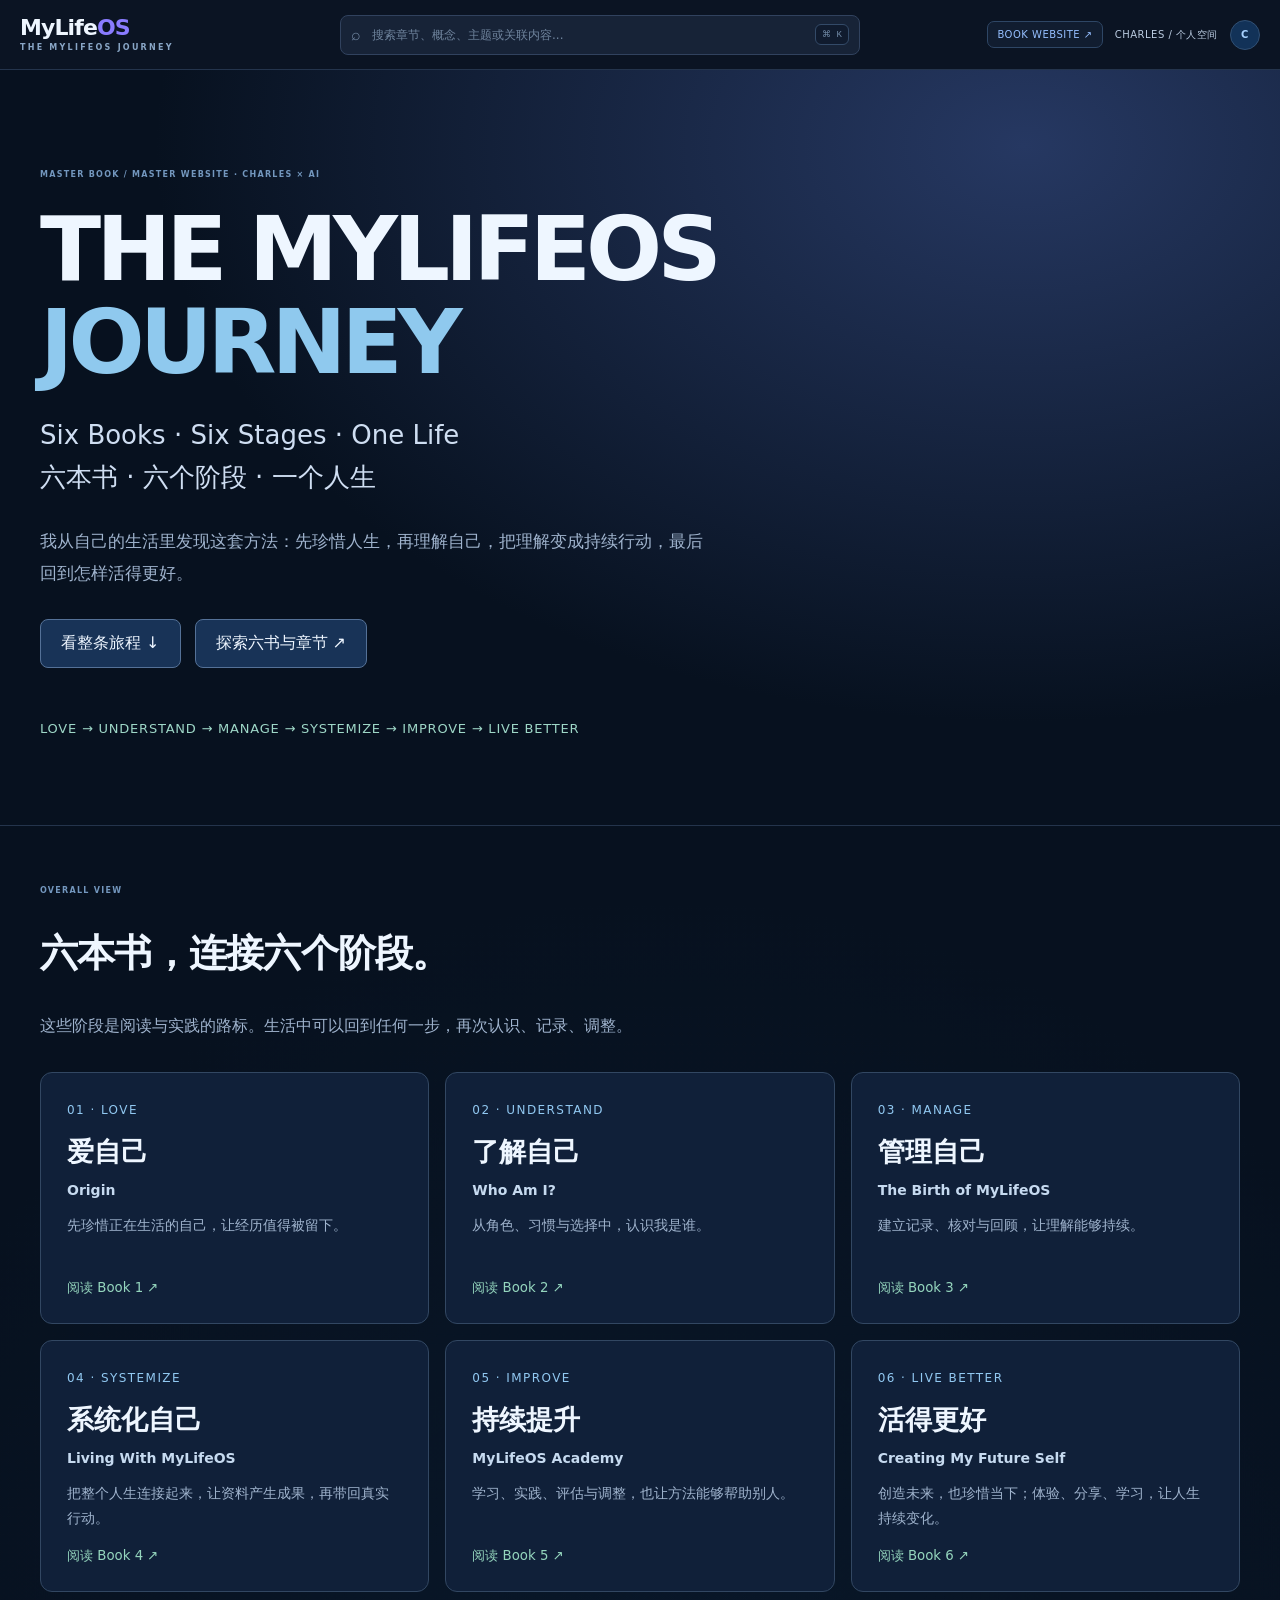
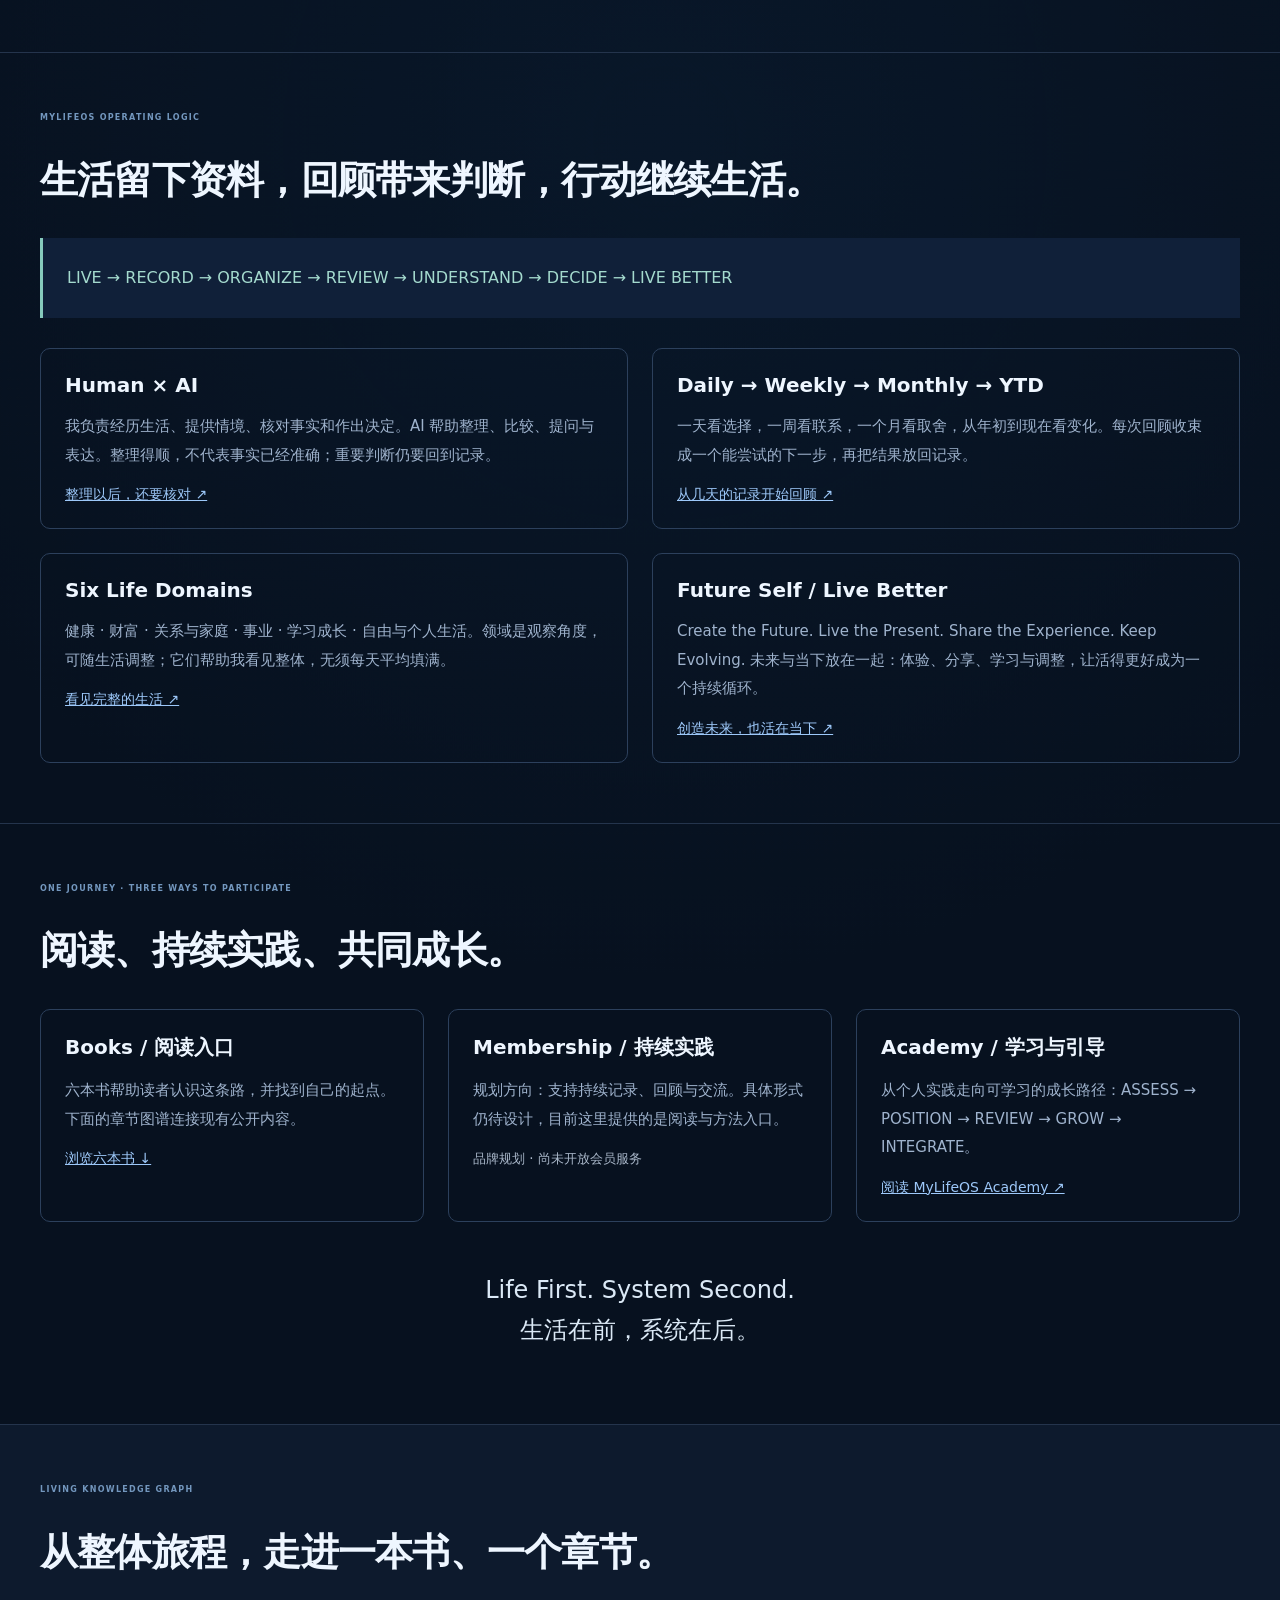
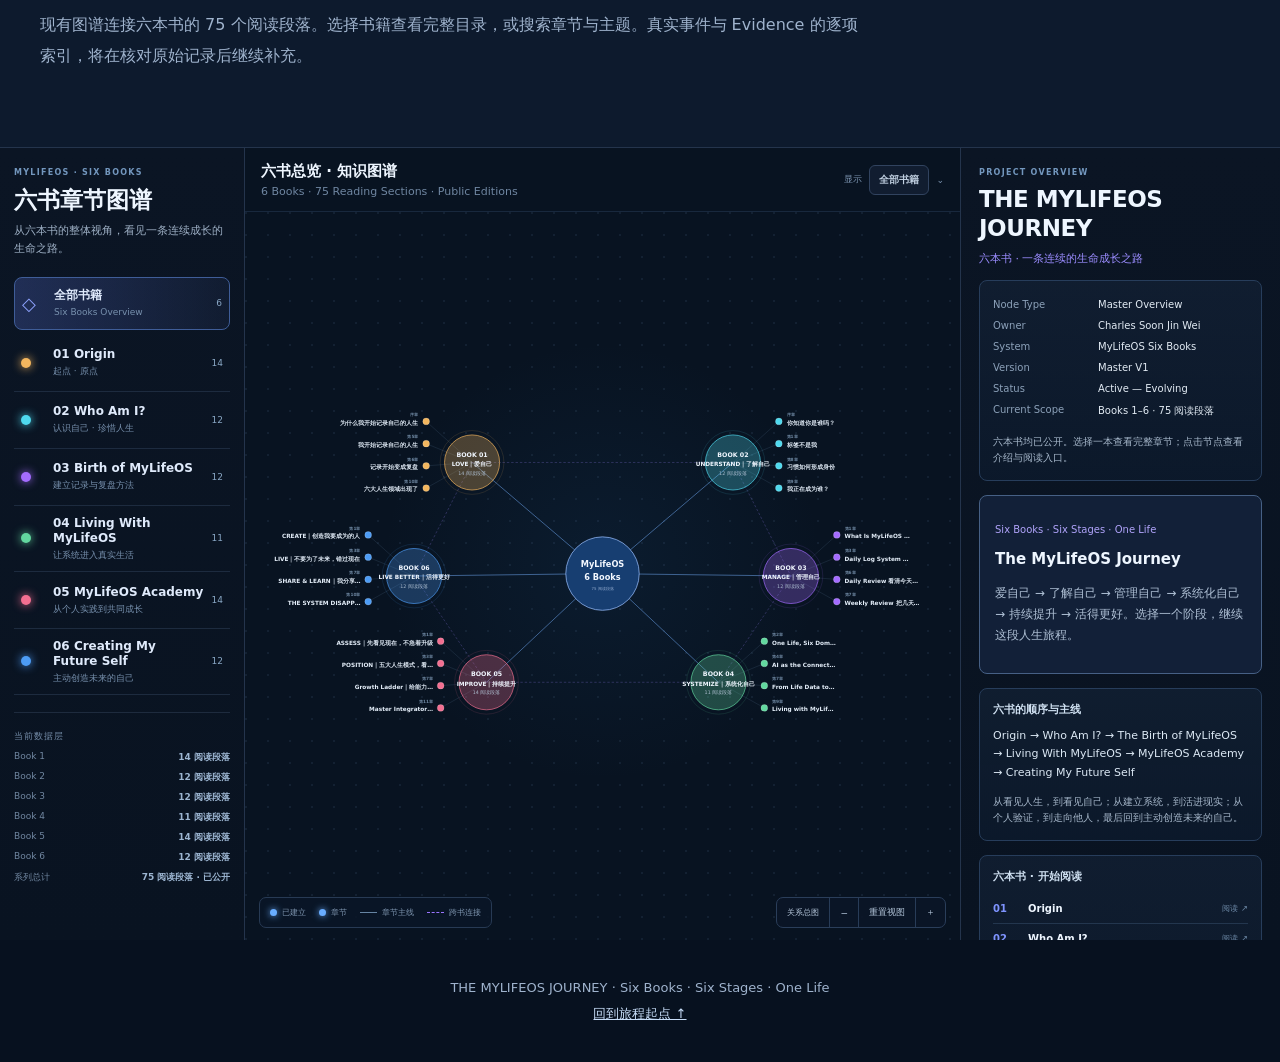
==== commit 3a8c790b: "Refresh Book 6 LIVE BETTER: create, live, experience, enough, share, learn, evolve; sync master jour" ====
--- a/6-books.html
+++ b/6-books.html
@@ -5,7 +5,7 @@
   <meta name="viewport" content="width=device-width,initial-scale=1,viewport-fit=cover" />
   <meta name="description" content="THE MYLIFEOS JOURNEY：六本书、六个阶段、一个人生。爱自己、了解自己、管理自己、系统化自己、持续提升、活得更好。" />
   <title>THE MYLIFEOS JOURNEY · Six Books · One Life</title>
-  <link rel="stylesheet" href="six-books.css?v=journey-20261004" />
+  <link rel="stylesheet" href="six-books.css?v=journey-livebetter-20261004" />
 </head>
 <body>
   <div class="app-shell">
@@ -28,8 +28,8 @@
       </div>
     </header>
 
-    <section class="journey-hero" id="journey"><div class="journey-inner"><p class="eyebrow">MASTER BOOK / MASTER WEBSITE · CHARLES × AI</p><h1>THE MYLIFEOS<br><span>JOURNEY</span></h1><p class="journey-sub">Six Books · Six Stages · One Life<br>六本书 · 六个阶段 · 一个人生</p><p class="journey-lead">我从自己的生活里发现这套方法：先珍惜人生，再理解自己，把理解变成持续行动，最后回到怎样活得更好。</p><div class="journey-actions"><a href="#stages">看整条旅程 ↓</a><a href="#knowledge">探索六书与章节 ↗</a></div><p class="journey-mantra">LOVE → UNDERSTAND → MANAGE → SYSTEMIZE → IMPROVE → LIVE BETTER</p></div></section><section class="journey-section" id="stages"><div class="journey-inner"><p class="eyebrow">OVERALL VIEW</p><h2>六本书，连接六个阶段。</h2><p class="section-lead">这些阶段是阅读与实践的路标。生活中可以回到任何一步，再次认识、记录、调整。</p><div class="journey-steps"><a class="journey-step" href="index.html"><span>01 · LOVE</span><h3>爱自己</h3><b>Origin</b><p>先珍惜正在生活的自己，让经历值得被留下。</p><small>阅读 Book 1 ↗</small></a><a class="journey-step" href="book2.html"><span>02 · UNDERSTAND</span><h3>了解自己</h3><b>Who Am I?</b><p>从角色、习惯与选择中，认识我是谁。</p><small>阅读 Book 2 ↗</small></a><a class="journey-step" href="book3.html"><span>03 · MANAGE</span><h3>管理自己</h3><b>The Birth of MyLifeOS</b><p>建立记录、核对与回顾，让理解能够持续。</p><small>阅读 Book 3 ↗</small></a><a class="journey-step" href="book4.html"><span>04 · SYSTEMIZE</span><h3>系统化自己</h3><b>Living With MyLifeOS</b><p>把整个人生连接起来，让资料产生成果，再带回真实行动。</p><small>阅读 Book 4 ↗</small></a><a class="journey-step" href="book5.html"><span>05 · IMPROVE</span><h3>持续提升</h3><b>MyLifeOS Academy</b><p>学习、实践、评估与调整，也让方法能够帮助别人。</p><small>阅读 Book 5 ↗</small></a><a class="journey-step" href="book6.html"><span>06 · LIVE BETTER</span><h3>活得更好</h3><b>Creating My Future Self</b><p>带着已经理解的自己，创造值得珍惜的未来。</p><small>阅读 Book 6 ↗</small></a></div></div></section>
-<section class="journey-section journey-models"><div class="journey-inner"><p class="eyebrow">MYLIFEOS OPERATING LOGIC</p><h2>生活留下资料，回顾带来判断，行动继续生活。</h2><div class="journey-flow">LIVE → RECORD → ORGANIZE → REVIEW → UNDERSTAND → DECIDE → LIVE BETTER</div><div class="model-grid"><article><h3>Human × AI</h3><p>我负责经历生活、提供情境、核对事实和作出决定。AI 帮助整理、比较、提问与表达。整理得顺，不代表事实已经准确；重要判断仍要回到记录。</p><a href="book3.html#read-4">整理以后，还要核对 ↗</a></article><article><h3>Daily → Weekly → Monthly → YTD</h3><p>一天看选择，一周看联系，一个月看取舍，从年初到现在看变化。每次回顾收束成一个能尝试的下一步，再把结果放回记录。</p><a href="book3.html#read-7">从几天的记录开始回顾 ↗</a></article><article><h3>Six Life Domains</h3><p>健康 · 财富 · 关系与家庭 · 事业 · 学习成长 · 自由与个人生活。领域是观察角度，可随生活调整；它们帮助我看见整体，无须每天平均填满。</p><a href="book4.html#read-2">看见完整的生活 ↗</a></article><article><h3>Future Self / Live Better</h3><p>未来的自己不只是更成功，也更懂得珍惜人生。用今天能够实行的选择，逐步靠近希望保留的生活，并允许方向继续修正。</p><a href="book6.html#read-4">我希望保留怎样的生活 ↗</a></article></div></div></section>
+    <section class="journey-hero" id="journey"><div class="journey-inner"><p class="eyebrow">MASTER BOOK / MASTER WEBSITE · CHARLES × AI</p><h1>THE MYLIFEOS<br><span>JOURNEY</span></h1><p class="journey-sub">Six Books · Six Stages · One Life<br>六本书 · 六个阶段 · 一个人生</p><p class="journey-lead">我从自己的生活里发现这套方法：先珍惜人生，再理解自己，把理解变成持续行动，最后回到怎样活得更好。</p><div class="journey-actions"><a href="#stages">看整条旅程 ↓</a><a href="#knowledge">探索六书与章节 ↗</a></div><p class="journey-mantra">LOVE → UNDERSTAND → MANAGE → SYSTEMIZE → IMPROVE → LIVE BETTER</p></div></section><section class="journey-section" id="stages"><div class="journey-inner"><p class="eyebrow">OVERALL VIEW</p><h2>六本书，连接六个阶段。</h2><p class="section-lead">这些阶段是阅读与实践的路标。生活中可以回到任何一步，再次认识、记录、调整。</p><div class="journey-steps"><a class="journey-step" href="index.html"><span>01 · LOVE</span><h3>爱自己</h3><b>Origin</b><p>先珍惜正在生活的自己，让经历值得被留下。</p><small>阅读 Book 1 ↗</small></a><a class="journey-step" href="book2.html"><span>02 · UNDERSTAND</span><h3>了解自己</h3><b>Who Am I?</b><p>从角色、习惯与选择中，认识我是谁。</p><small>阅读 Book 2 ↗</small></a><a class="journey-step" href="book3.html"><span>03 · MANAGE</span><h3>管理自己</h3><b>The Birth of MyLifeOS</b><p>建立记录、核对与回顾，让理解能够持续。</p><small>阅读 Book 3 ↗</small></a><a class="journey-step" href="book4.html"><span>04 · SYSTEMIZE</span><h3>系统化自己</h3><b>Living With MyLifeOS</b><p>把整个人生连接起来，让资料产生成果，再带回真实行动。</p><small>阅读 Book 4 ↗</small></a><a class="journey-step" href="book5.html"><span>05 · IMPROVE</span><h3>持续提升</h3><b>MyLifeOS Academy</b><p>学习、实践、评估与调整，也让方法能够帮助别人。</p><small>阅读 Book 5 ↗</small></a><a class="journey-step" href="book6.html"><span>06 · LIVE BETTER</span><h3>活得更好</h3><b>Creating My Future Self</b><p>创造未来，也珍惜当下；体验、分享、学习，让人生持续变化。</p><small>阅读 Book 6 ↗</small></a></div></div></section>
+<section class="journey-section journey-models"><div class="journey-inner"><p class="eyebrow">MYLIFEOS OPERATING LOGIC</p><h2>生活留下资料，回顾带来判断，行动继续生活。</h2><div class="journey-flow">LIVE → RECORD → ORGANIZE → REVIEW → UNDERSTAND → DECIDE → LIVE BETTER</div><div class="model-grid"><article><h3>Human × AI</h3><p>我负责经历生活、提供情境、核对事实和作出决定。AI 帮助整理、比较、提问与表达。整理得顺，不代表事实已经准确；重要判断仍要回到记录。</p><a href="book3.html#read-4">整理以后，还要核对 ↗</a></article><article><h3>Daily → Weekly → Monthly → YTD</h3><p>一天看选择，一周看联系，一个月看取舍，从年初到现在看变化。每次回顾收束成一个能尝试的下一步，再把结果放回记录。</p><a href="book3.html#read-7">从几天的记录开始回顾 ↗</a></article><article><h3>Six Life Domains</h3><p>健康 · 财富 · 关系与家庭 · 事业 · 学习成长 · 自由与个人生活。领域是观察角度，可随生活调整；它们帮助我看见整体，无须每天平均填满。</p><a href="book4.html#read-2">看见完整的生活 ↗</a></article><article><h3>Future Self / Live Better</h3><p>Create the Future. Live the Present. Share the Experience. Keep Evolving. 未来与当下放在一起：体验、分享、学习与调整，让活得更好成为一个持续循环。</p><a href="book6.html#read-3">创造未来，也活在当下 ↗</a></article></div></div></section>
 <section class="journey-section"><div class="journey-inner"><p class="eyebrow">ONE JOURNEY · THREE WAYS TO PARTICIPATE</p><h2>阅读、持续实践、共同成长。</h2><div class="model-grid brand-model"><article><h3>Books / 阅读入口</h3><p>六本书帮助读者认识这条路，并找到自己的起点。下面的章节图谱连接现有公开内容。</p><a href="#knowledge">浏览六本书 ↓</a></article><article><h3>Membership / 持续实践</h3><p>规划方向：支持持续记录、回顾与交流。具体形式仍待设计，目前这里提供的是阅读与方法入口。</p><small>品牌规划 · 尚未开放会员服务</small></article><article><h3>Academy / 学习与引导</h3><p>从个人实践走向可学习的成长路径：ASSESS → POSITION → REVIEW → GROW → INTEGRATE。</p><a href="book5.html">阅读 MyLifeOS Academy ↗</a></article></div><blockquote class="journey-quote">Life First. System Second.<br>生活在前，系统在后。</blockquote></div></section>
 <section class="journey-section graph-intro" id="knowledge"><div class="journey-inner"><p class="eyebrow">LIVING KNOWLEDGE GRAPH</p><h2>从整体旅程，走进一本书、一个章节。</h2><p class="section-lead">现有图谱连接六本书的 75 个阅读段落。选择书籍查看完整目录，或搜索章节与主题。真实事件与 Evidence 的逐项索引，将在核对原始记录后继续补充。</p></div></section>
 <main class="workspace">
@@ -113,7 +113,8 @@
     </main>
   </div>
 
-  <script src="six-books.js?v=journey-20261004"></script>
+  <script src="six-books.js?v=journey-livebetter-20261004"></script>
 <footer class="journey-footer">THE MYLIFEOS JOURNEY · Six Books · Six Stages · One Life<br><a href="#journey">回到旅程起点 ↑</a></footer></body>
 </html>
 
+
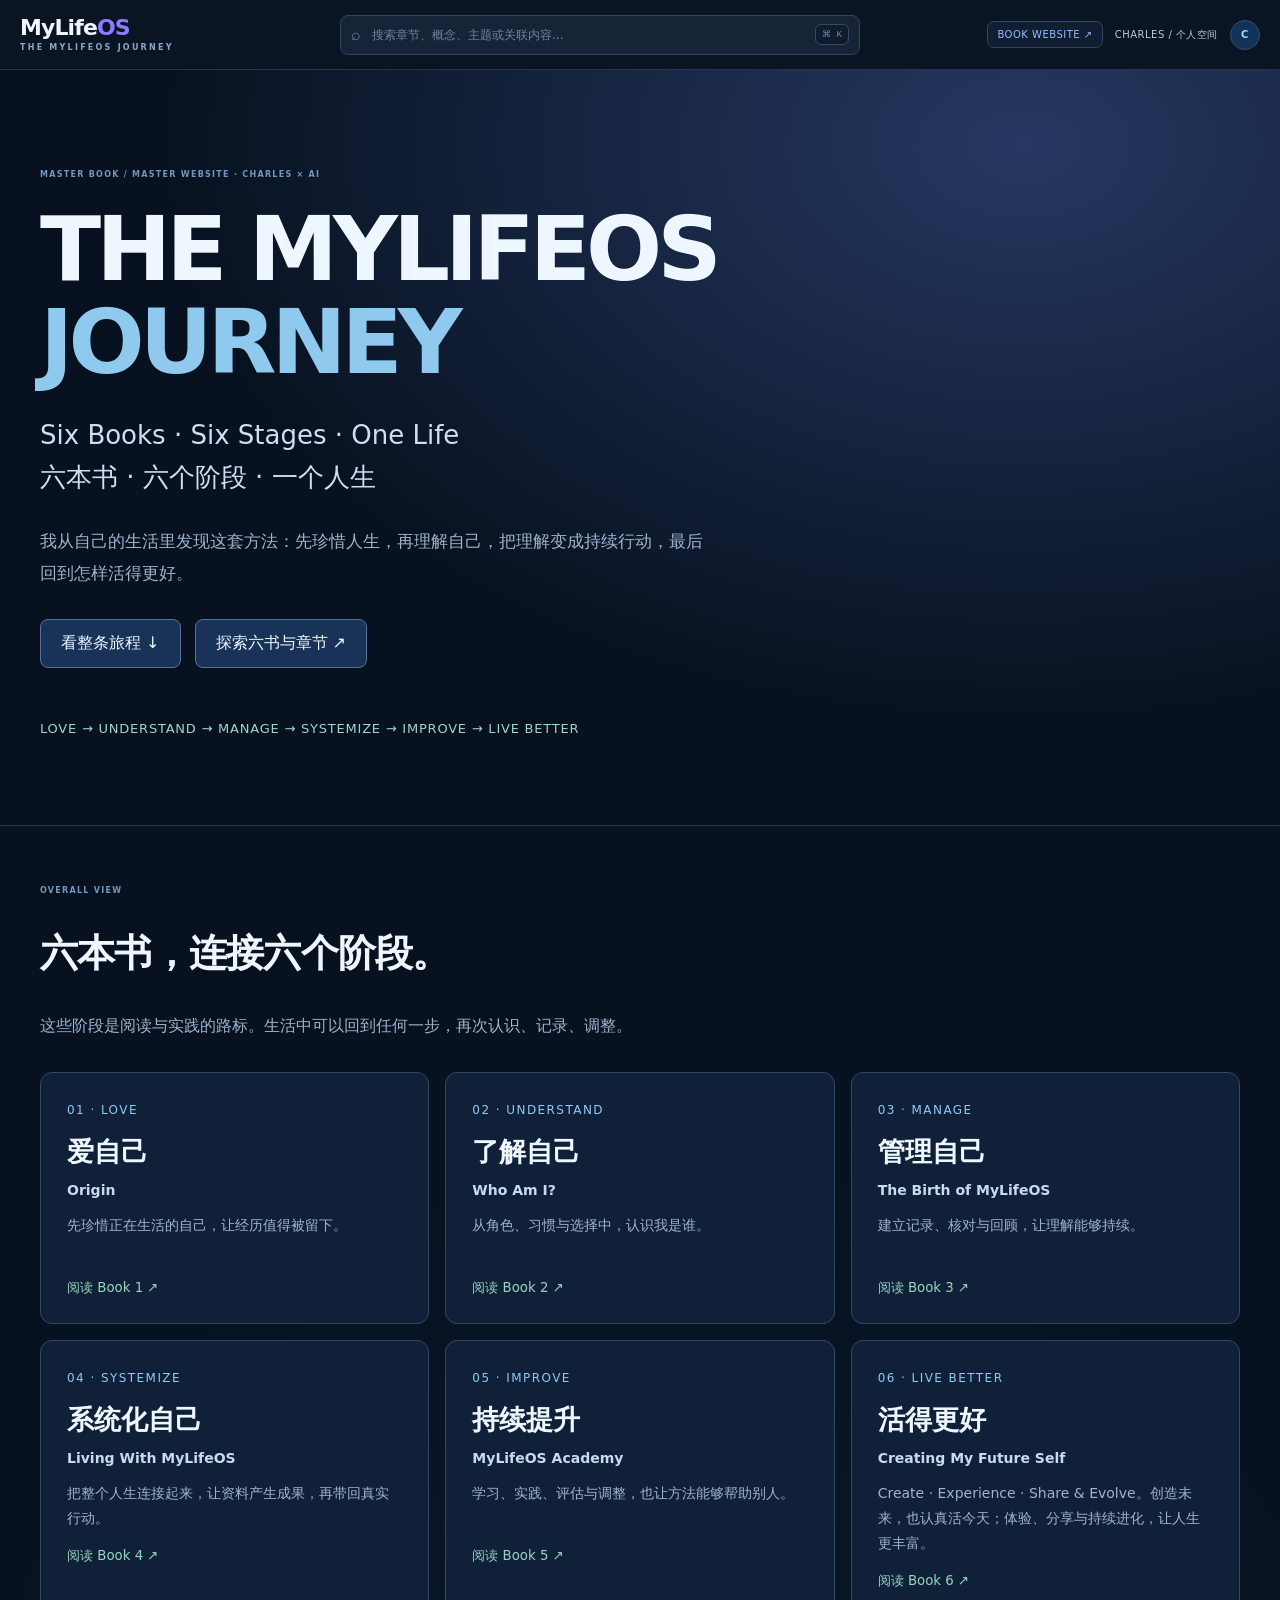
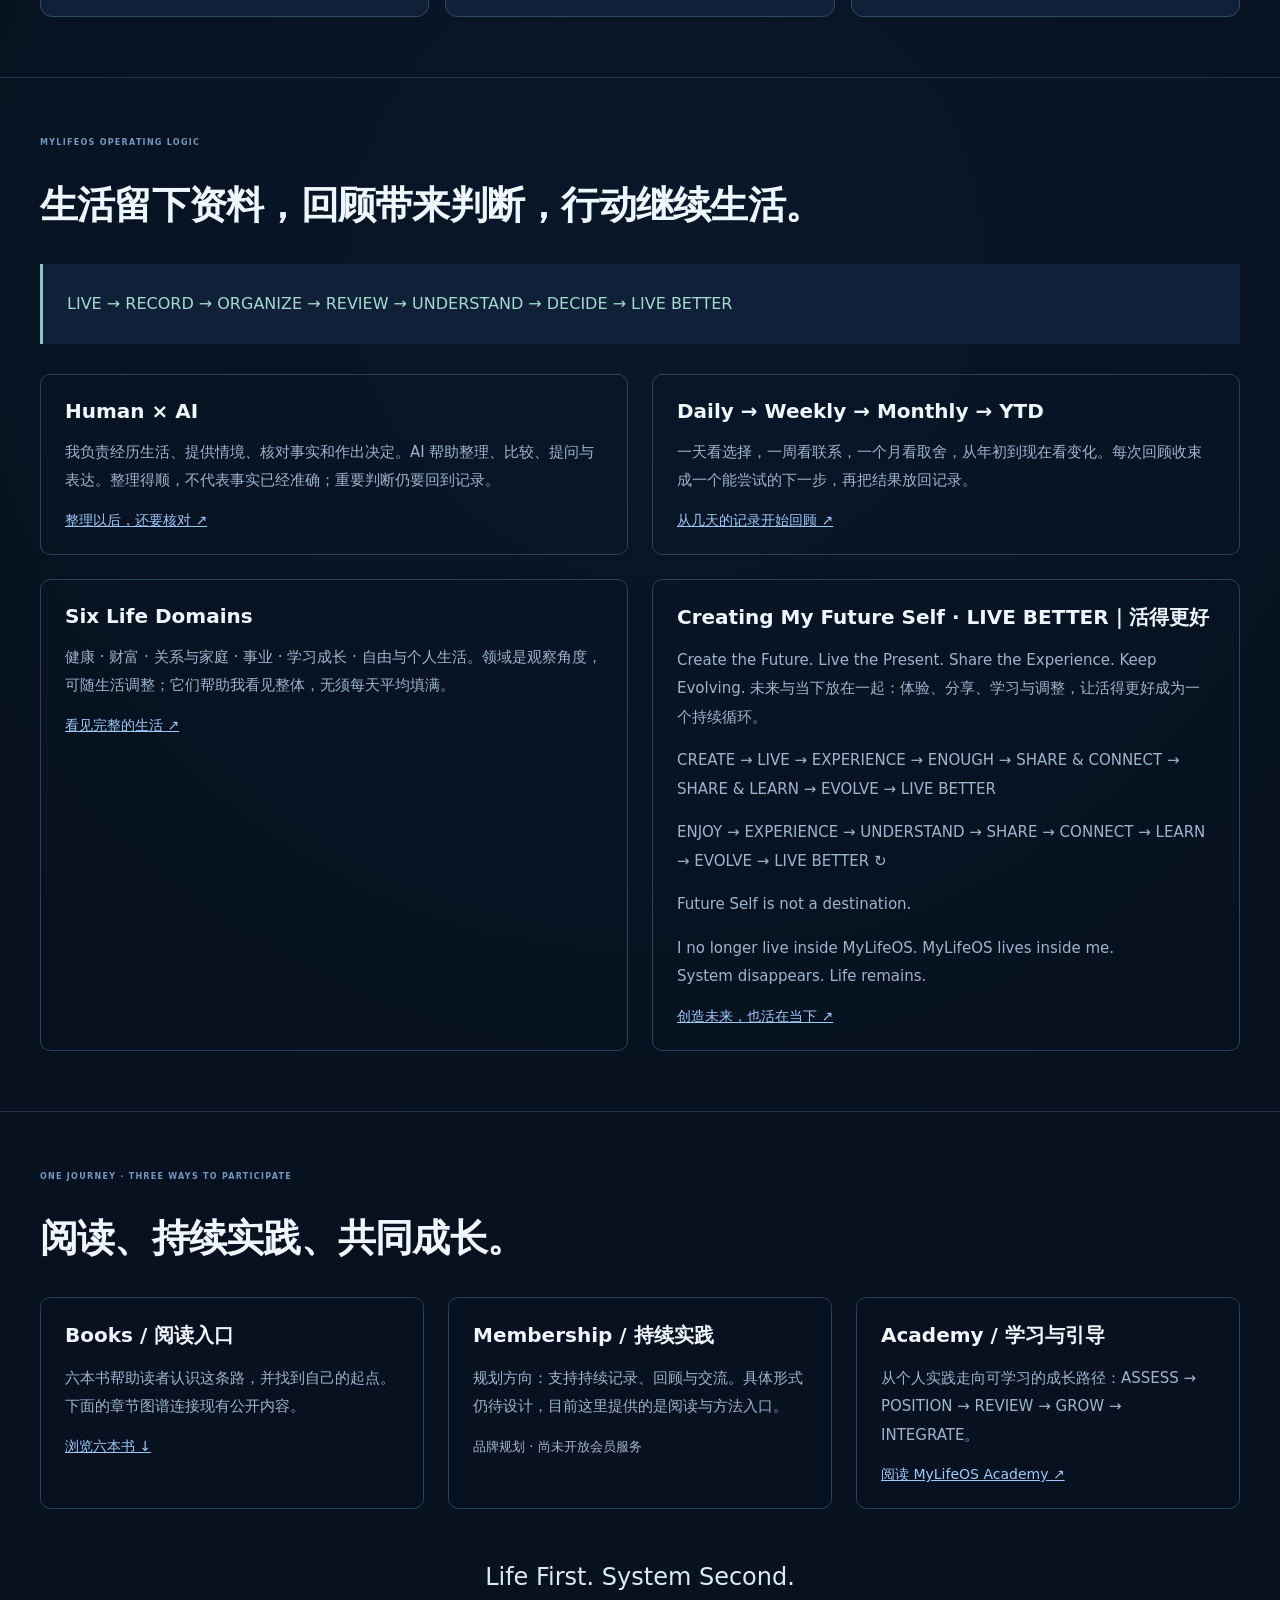
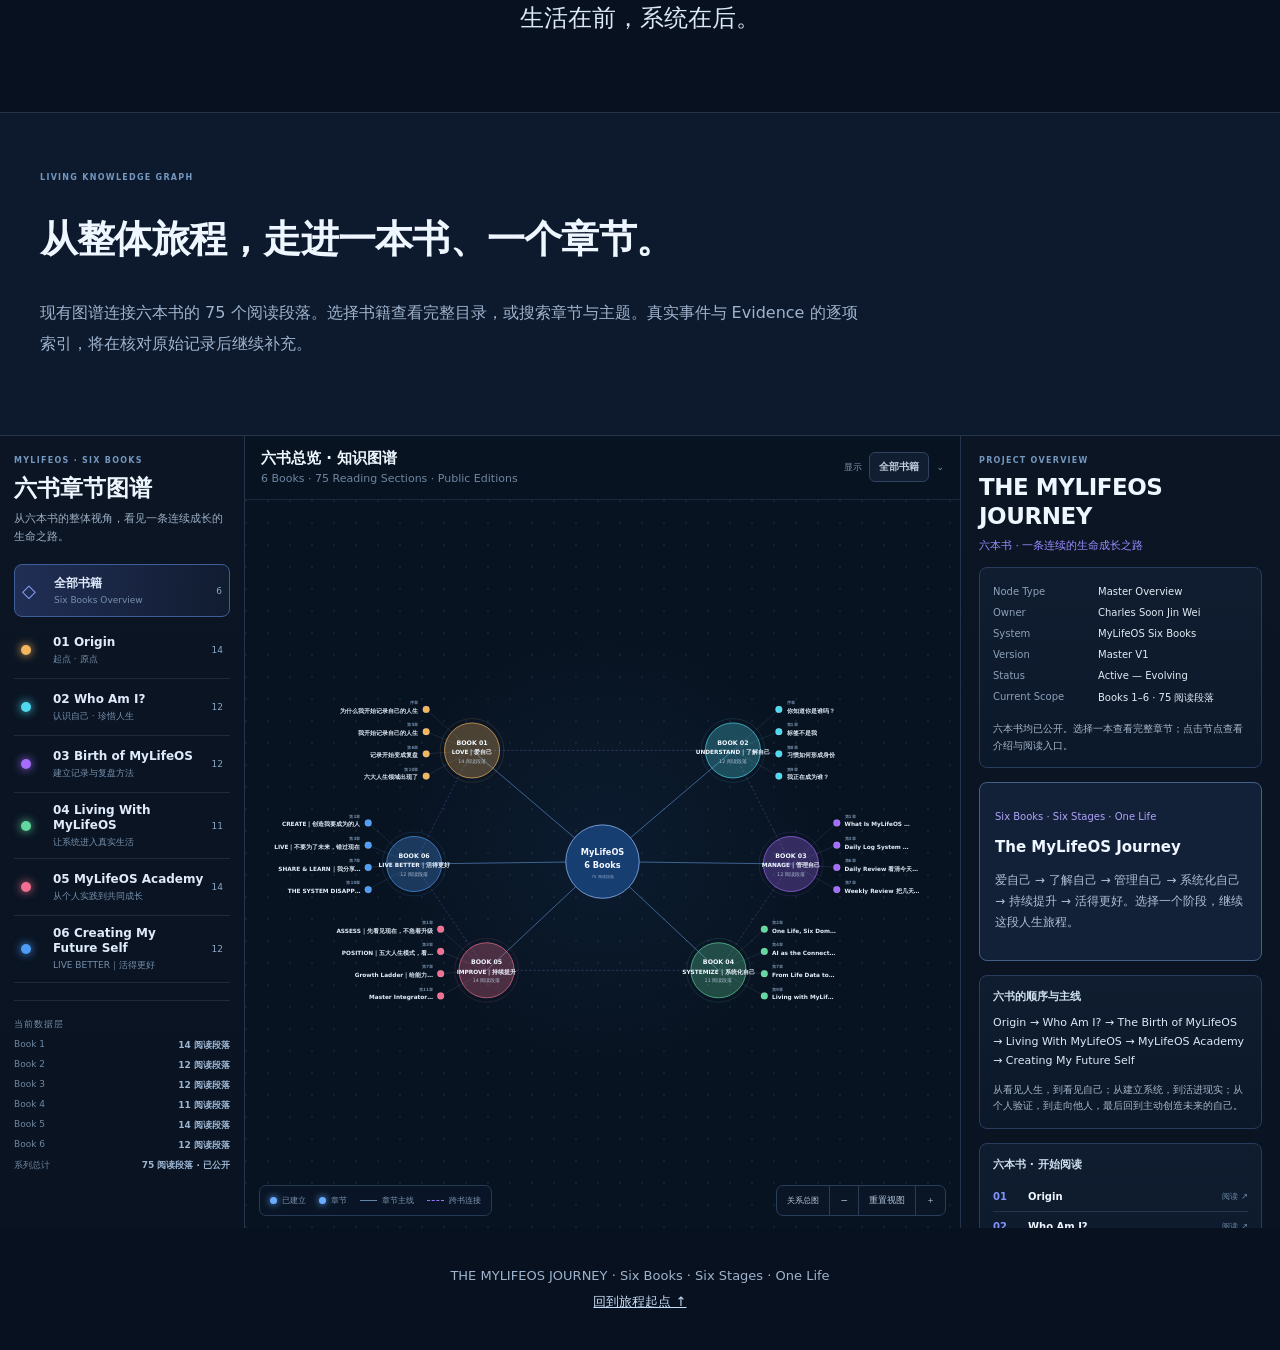
==== commit 43308f4c: "Align Book 6 and six-books journey with LIVE BETTER direction" ====
--- a/6-books.html
+++ b/6-books.html
@@ -28,8 +28,8 @@
       </div>
     </header>
 
-    <section class="journey-hero" id="journey"><div class="journey-inner"><p class="eyebrow">MASTER BOOK / MASTER WEBSITE · CHARLES × AI</p><h1>THE MYLIFEOS<br><span>JOURNEY</span></h1><p class="journey-sub">Six Books · Six Stages · One Life<br>六本书 · 六个阶段 · 一个人生</p><p class="journey-lead">我从自己的生活里发现这套方法：先珍惜人生，再理解自己，把理解变成持续行动，最后回到怎样活得更好。</p><div class="journey-actions"><a href="#stages">看整条旅程 ↓</a><a href="#knowledge">探索六书与章节 ↗</a></div><p class="journey-mantra">LOVE → UNDERSTAND → MANAGE → SYSTEMIZE → IMPROVE → LIVE BETTER</p></div></section><section class="journey-section" id="stages"><div class="journey-inner"><p class="eyebrow">OVERALL VIEW</p><h2>六本书，连接六个阶段。</h2><p class="section-lead">这些阶段是阅读与实践的路标。生活中可以回到任何一步，再次认识、记录、调整。</p><div class="journey-steps"><a class="journey-step" href="index.html"><span>01 · LOVE</span><h3>爱自己</h3><b>Origin</b><p>先珍惜正在生活的自己，让经历值得被留下。</p><small>阅读 Book 1 ↗</small></a><a class="journey-step" href="book2.html"><span>02 · UNDERSTAND</span><h3>了解自己</h3><b>Who Am I?</b><p>从角色、习惯与选择中，认识我是谁。</p><small>阅读 Book 2 ↗</small></a><a class="journey-step" href="book3.html"><span>03 · MANAGE</span><h3>管理自己</h3><b>The Birth of MyLifeOS</b><p>建立记录、核对与回顾，让理解能够持续。</p><small>阅读 Book 3 ↗</small></a><a class="journey-step" href="book4.html"><span>04 · SYSTEMIZE</span><h3>系统化自己</h3><b>Living With MyLifeOS</b><p>把整个人生连接起来，让资料产生成果，再带回真实行动。</p><small>阅读 Book 4 ↗</small></a><a class="journey-step" href="book5.html"><span>05 · IMPROVE</span><h3>持续提升</h3><b>MyLifeOS Academy</b><p>学习、实践、评估与调整，也让方法能够帮助别人。</p><small>阅读 Book 5 ↗</small></a><a class="journey-step" href="book6.html"><span>06 · LIVE BETTER</span><h3>活得更好</h3><b>Creating My Future Self</b><p>创造未来，也珍惜当下；体验、分享、学习，让人生持续变化。</p><small>阅读 Book 6 ↗</small></a></div></div></section>
-<section class="journey-section journey-models"><div class="journey-inner"><p class="eyebrow">MYLIFEOS OPERATING LOGIC</p><h2>生活留下资料，回顾带来判断，行动继续生活。</h2><div class="journey-flow">LIVE → RECORD → ORGANIZE → REVIEW → UNDERSTAND → DECIDE → LIVE BETTER</div><div class="model-grid"><article><h3>Human × AI</h3><p>我负责经历生活、提供情境、核对事实和作出决定。AI 帮助整理、比较、提问与表达。整理得顺，不代表事实已经准确；重要判断仍要回到记录。</p><a href="book3.html#read-4">整理以后，还要核对 ↗</a></article><article><h3>Daily → Weekly → Monthly → YTD</h3><p>一天看选择，一周看联系，一个月看取舍，从年初到现在看变化。每次回顾收束成一个能尝试的下一步，再把结果放回记录。</p><a href="book3.html#read-7">从几天的记录开始回顾 ↗</a></article><article><h3>Six Life Domains</h3><p>健康 · 财富 · 关系与家庭 · 事业 · 学习成长 · 自由与个人生活。领域是观察角度，可随生活调整；它们帮助我看见整体，无须每天平均填满。</p><a href="book4.html#read-2">看见完整的生活 ↗</a></article><article><h3>Future Self / Live Better</h3><p>Create the Future. Live the Present. Share the Experience. Keep Evolving. 未来与当下放在一起：体验、分享、学习与调整，让活得更好成为一个持续循环。</p><a href="book6.html#read-3">创造未来，也活在当下 ↗</a></article></div></div></section>
+    <section class="journey-hero" id="journey"><div class="journey-inner"><p class="eyebrow">MASTER BOOK / MASTER WEBSITE · CHARLES × AI</p><h1>THE MYLIFEOS<br><span>JOURNEY</span></h1><p class="journey-sub">Six Books · Six Stages · One Life<br>六本书 · 六个阶段 · 一个人生</p><p class="journey-lead">我从自己的生活里发现这套方法：先珍惜人生，再理解自己，把理解变成持续行动，最后回到怎样活得更好。</p><div class="journey-actions"><a href="#stages">看整条旅程 ↓</a><a href="#knowledge">探索六书与章节 ↗</a></div><p class="journey-mantra">LOVE → UNDERSTAND → MANAGE → SYSTEMIZE → IMPROVE → LIVE BETTER</p></div></section><section class="journey-section" id="stages"><div class="journey-inner"><p class="eyebrow">OVERALL VIEW</p><h2>六本书，连接六个阶段。</h2><p class="section-lead">这些阶段是阅读与实践的路标。生活中可以回到任何一步，再次认识、记录、调整。</p><div class="journey-steps"><a class="journey-step" href="index.html"><span>01 · LOVE</span><h3>爱自己</h3><b>Origin</b><p>先珍惜正在生活的自己，让经历值得被留下。</p><small>阅读 Book 1 ↗</small></a><a class="journey-step" href="book2.html"><span>02 · UNDERSTAND</span><h3>了解自己</h3><b>Who Am I?</b><p>从角色、习惯与选择中，认识我是谁。</p><small>阅读 Book 2 ↗</small></a><a class="journey-step" href="book3.html"><span>03 · MANAGE</span><h3>管理自己</h3><b>The Birth of MyLifeOS</b><p>建立记录、核对与回顾，让理解能够持续。</p><small>阅读 Book 3 ↗</small></a><a class="journey-step" href="book4.html"><span>04 · SYSTEMIZE</span><h3>系统化自己</h3><b>Living With MyLifeOS</b><p>把整个人生连接起来，让资料产生成果，再带回真实行动。</p><small>阅读 Book 4 ↗</small></a><a class="journey-step" href="book5.html"><span>05 · IMPROVE</span><h3>持续提升</h3><b>MyLifeOS Academy</b><p>学习、实践、评估与调整，也让方法能够帮助别人。</p><small>阅读 Book 5 ↗</small></a><a class="journey-step" href="book6.html"><span>06 · LIVE BETTER</span><h3>活得更好</h3><b>Creating My Future Self</b><p>Create · Experience · Share &amp; Evolve。创造未来，也认真活今天；体验、分享与持续进化，让人生更丰富。</p><small>阅读 Book 6 ↗</small></a></div></div></section>
+<section class="journey-section journey-models"><div class="journey-inner"><p class="eyebrow">MYLIFEOS OPERATING LOGIC</p><h2>生活留下资料，回顾带来判断，行动继续生活。</h2><div class="journey-flow">LIVE → RECORD → ORGANIZE → REVIEW → UNDERSTAND → DECIDE → LIVE BETTER</div><div class="model-grid"><article><h3>Human × AI</h3><p>我负责经历生活、提供情境、核对事实和作出决定。AI 帮助整理、比较、提问与表达。整理得顺，不代表事实已经准确；重要判断仍要回到记录。</p><a href="book3.html#read-4">整理以后，还要核对 ↗</a></article><article><h3>Daily → Weekly → Monthly → YTD</h3><p>一天看选择，一周看联系，一个月看取舍，从年初到现在看变化。每次回顾收束成一个能尝试的下一步，再把结果放回记录。</p><a href="book3.html#read-7">从几天的记录开始回顾 ↗</a></article><article><h3>Six Life Domains</h3><p>健康 · 财富 · 关系与家庭 · 事业 · 学习成长 · 自由与个人生活。领域是观察角度，可随生活调整；它们帮助我看见整体，无须每天平均填满。</p><a href="book4.html#read-2">看见完整的生活 ↗</a></article><article><h3>Creating My Future Self · LIVE BETTER｜活得更好</h3><p>Create the Future. Live the Present. Share the Experience. Keep Evolving. 未来与当下放在一起：体验、分享、学习与调整，让活得更好成为一个持续循环。</p><p>CREATE → LIVE → EXPERIENCE → ENOUGH → SHARE &amp; CONNECT → SHARE &amp; LEARN → EVOLVE → LIVE BETTER</p><p>ENJOY → EXPERIENCE → UNDERSTAND → SHARE → CONNECT → LEARN → EVOLVE → LIVE BETTER ↻</p><p>Future Self is not a destination.</p><p>I no longer live inside MyLifeOS. MyLifeOS lives inside me.<br>System disappears. Life remains.</p><a href="book6.html#read-3">创造未来，也活在当下 ↗</a></article></div></div></section>
 <section class="journey-section"><div class="journey-inner"><p class="eyebrow">ONE JOURNEY · THREE WAYS TO PARTICIPATE</p><h2>阅读、持续实践、共同成长。</h2><div class="model-grid brand-model"><article><h3>Books / 阅读入口</h3><p>六本书帮助读者认识这条路，并找到自己的起点。下面的章节图谱连接现有公开内容。</p><a href="#knowledge">浏览六本书 ↓</a></article><article><h3>Membership / 持续实践</h3><p>规划方向：支持持续记录、回顾与交流。具体形式仍待设计，目前这里提供的是阅读与方法入口。</p><small>品牌规划 · 尚未开放会员服务</small></article><article><h3>Academy / 学习与引导</h3><p>从个人实践走向可学习的成长路径：ASSESS → POSITION → REVIEW → GROW → INTEGRATE。</p><a href="book5.html">阅读 MyLifeOS Academy ↗</a></article></div><blockquote class="journey-quote">Life First. System Second.<br>生活在前，系统在后。</blockquote></div></section>
 <section class="journey-section graph-intro" id="knowledge"><div class="journey-inner"><p class="eyebrow">LIVING KNOWLEDGE GRAPH</p><h2>从整体旅程，走进一本书、一个章节。</h2><p class="section-lead">现有图谱连接六本书的 75 个阅读段落。选择书籍查看完整目录，或搜索章节与主题。真实事件与 Evidence 的逐项索引，将在核对原始记录后继续补充。</p></div></section>
 <main class="workspace">
@@ -46,7 +46,7 @@
           <em>6</em>
         </button>
 
-<nav class="book-list" aria-label="Six books"><button class="book-row" type="button" data-filter="b1"><i class="book-dot b1"></i><span><b>01 Origin</b><small>起点 · 原点</small></span><em>14</em></button><button class="book-row" type="button" data-filter="b2"><i class="book-dot b2"></i><span><b>02 Who Am I?</b><small>认识自己 · 珍惜人生</small></span><em>12</em></button><button class="book-row" type="button" data-filter="b3"><i class="book-dot b3"></i><span><b>03 Birth of MyLifeOS</b><small>建立记录与复盘方法</small></span><em>12</em></button><button class="book-row" type="button" data-filter="b4"><i class="book-dot b4"></i><span><b>04 Living With MyLifeOS</b><small>让系统进入真实生活</small></span><em>11</em></button><button class="book-row" type="button" data-filter="b5"><i class="book-dot b5"></i><span><b>05 MyLifeOS Academy</b><small>从个人实践到共同成长</small></span><em>14</em></button><button class="book-row" type="button" data-filter="b6"><i class="book-dot b6"></i><span><b>06 Creating My Future Self</b><small>主动创造未来的自己</small></span><em>12</em></button></nav>
+<nav class="book-list" aria-label="Six books"><button class="book-row" type="button" data-filter="b1"><i class="book-dot b1"></i><span><b>01 Origin</b><small>起点 · 原点</small></span><em>14</em></button><button class="book-row" type="button" data-filter="b2"><i class="book-dot b2"></i><span><b>02 Who Am I?</b><small>认识自己 · 珍惜人生</small></span><em>12</em></button><button class="book-row" type="button" data-filter="b3"><i class="book-dot b3"></i><span><b>03 Birth of MyLifeOS</b><small>建立记录与复盘方法</small></span><em>12</em></button><button class="book-row" type="button" data-filter="b4"><i class="book-dot b4"></i><span><b>04 Living With MyLifeOS</b><small>让系统进入真实生活</small></span><em>11</em></button><button class="book-row" type="button" data-filter="b5"><i class="book-dot b5"></i><span><b>05 MyLifeOS Academy</b><small>从个人实践到共同成长</small></span><em>14</em></button><button class="book-row" type="button" data-filter="b6"><i class="book-dot b6"></i><span><b>06 Creating My Future Self</b><small>LIVE BETTER｜活得更好</small></span><em>12</em></button></nav>
 
         <div class="side-divider"></div>
         <p class="mini-title">当前数据层</p>
@@ -102,7 +102,7 @@
           <p>从看见人生，到看见自己；从建立系统，到活进现实；从个人验证，到走向他人，最后回到主动创造未来的自己。</p>
         </section>
 
-<section class="active-books-card"><h3>六本书 · 开始阅读</h3><a href="index.html"><span>01</span><b>Origin</b><small>阅读 ↗</small></a><a href="book2.html"><span>02</span><b>Who Am I?</b><small>阅读 ↗</small></a><a href="book3.html"><span>03</span><b>Birth of MyLifeOS</b><small>阅读 ↗</small></a><a href="book4.html"><span>04</span><b>Living With MyLifeOS</b><small>阅读 ↗</small></a><a href="book5.html"><span>05</span><b>MyLifeOS Academy</b><small>阅读 ↗</small></a><a href="book6.html"><span>06</span><b>Creating My Future Self</b><small>阅读 ↗</small></a></section><section class="continuity-card"><h3>共同主线：珍惜自己的人生</h3><p>留下人生 → 理解自己 → 回顾需要 → 日常照顾 → 带着自己帮助别人 → 创造值得珍惜的未来。</p></section>
+<section class="active-books-card"><h3>六本书 · 开始阅读</h3><a href="index.html"><span>01</span><b>Origin</b><small>阅读 ↗</small></a><a href="book2.html"><span>02</span><b>Who Am I?</b><small>阅读 ↗</small></a><a href="book3.html"><span>03</span><b>Birth of MyLifeOS</b><small>阅读 ↗</small></a><a href="book4.html"><span>04</span><b>Living With MyLifeOS</b><small>阅读 ↗</small></a><a href="book5.html"><span>05</span><b>MyLifeOS Academy</b><small>阅读 ↗</small></a><a href="book6.html"><span>06</span><b>Creating My Future Self</b><small>阅读 ↗</small></a></section><section class="continuity-card"><h3>共同主线：珍惜自己的人生</h3><p>留下人生 → 理解自己 → 回顾需要 → 日常照顾 → 带着自己帮助别人 → 创造未来、体验当下、分享与持续进化，活得更好。</p></section>
 
         <blockquote>
           记录当下 · 理解自己 · 设计人生<br />
